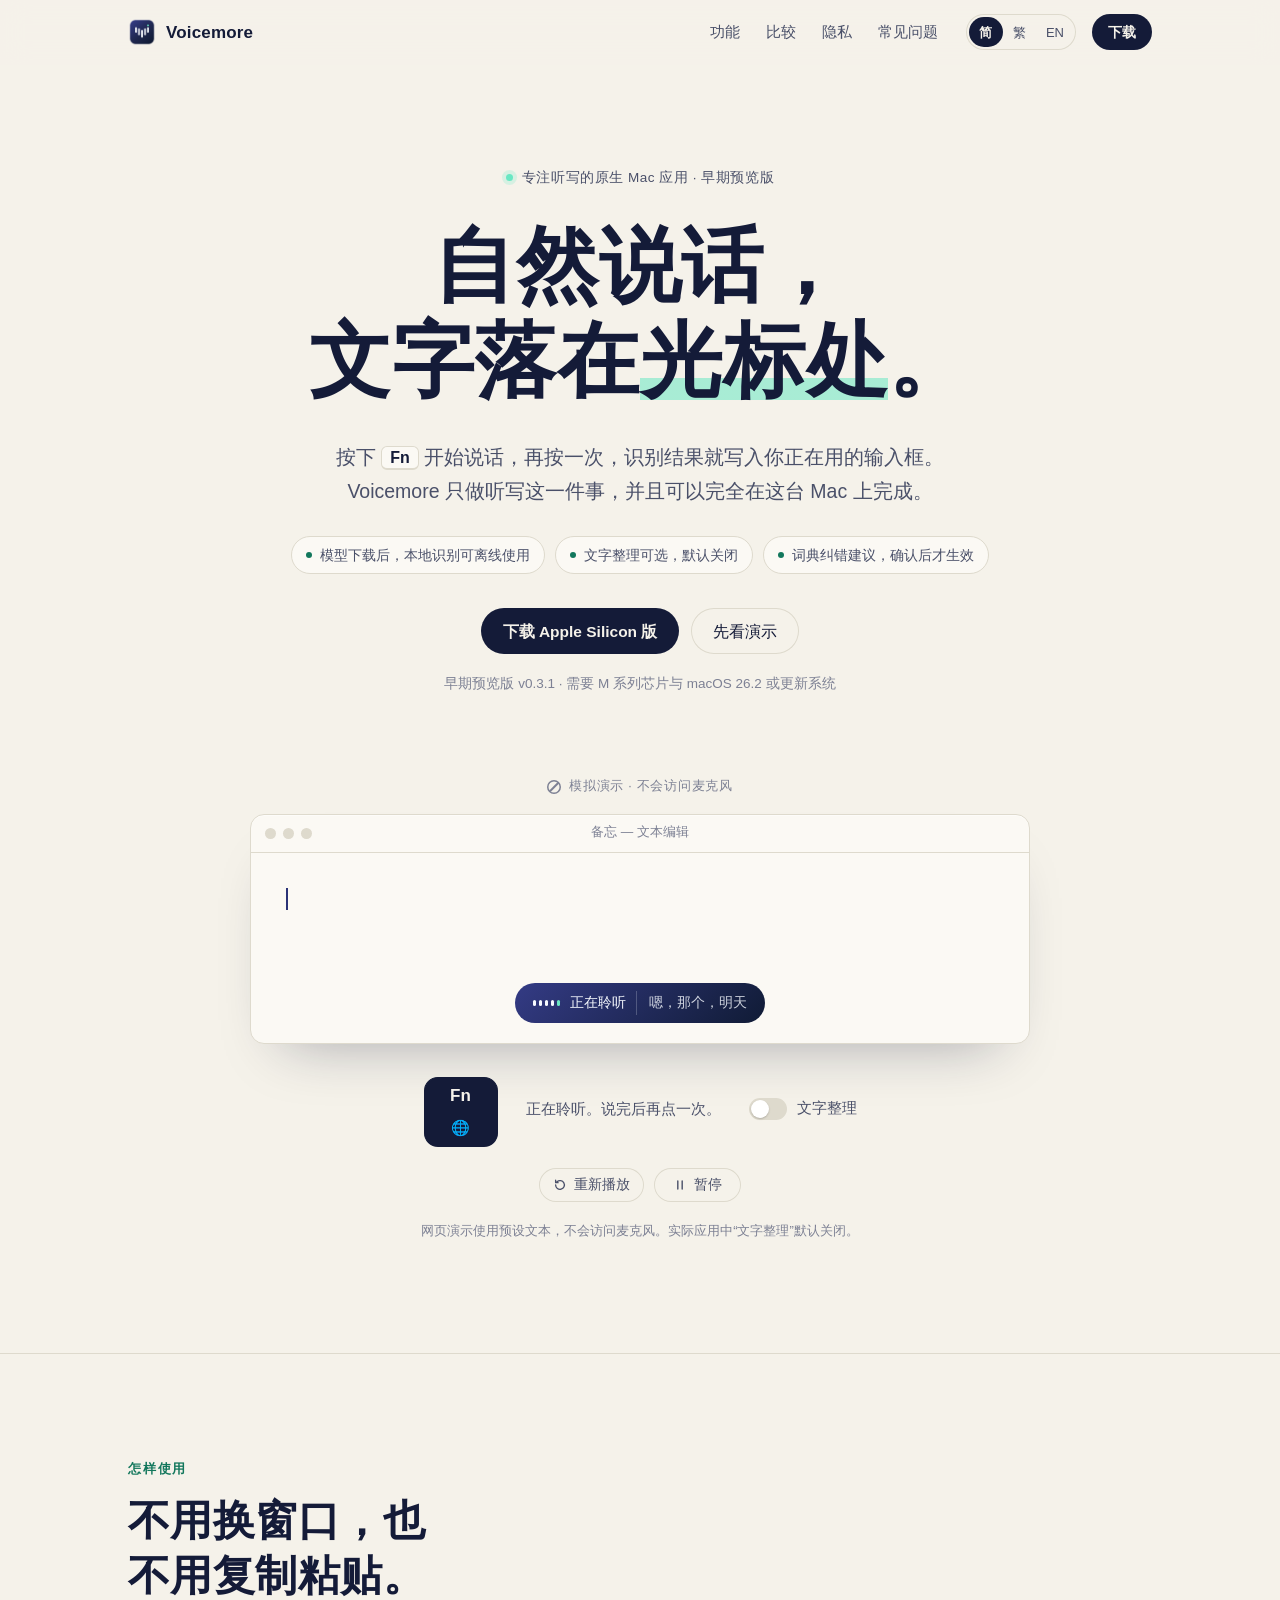
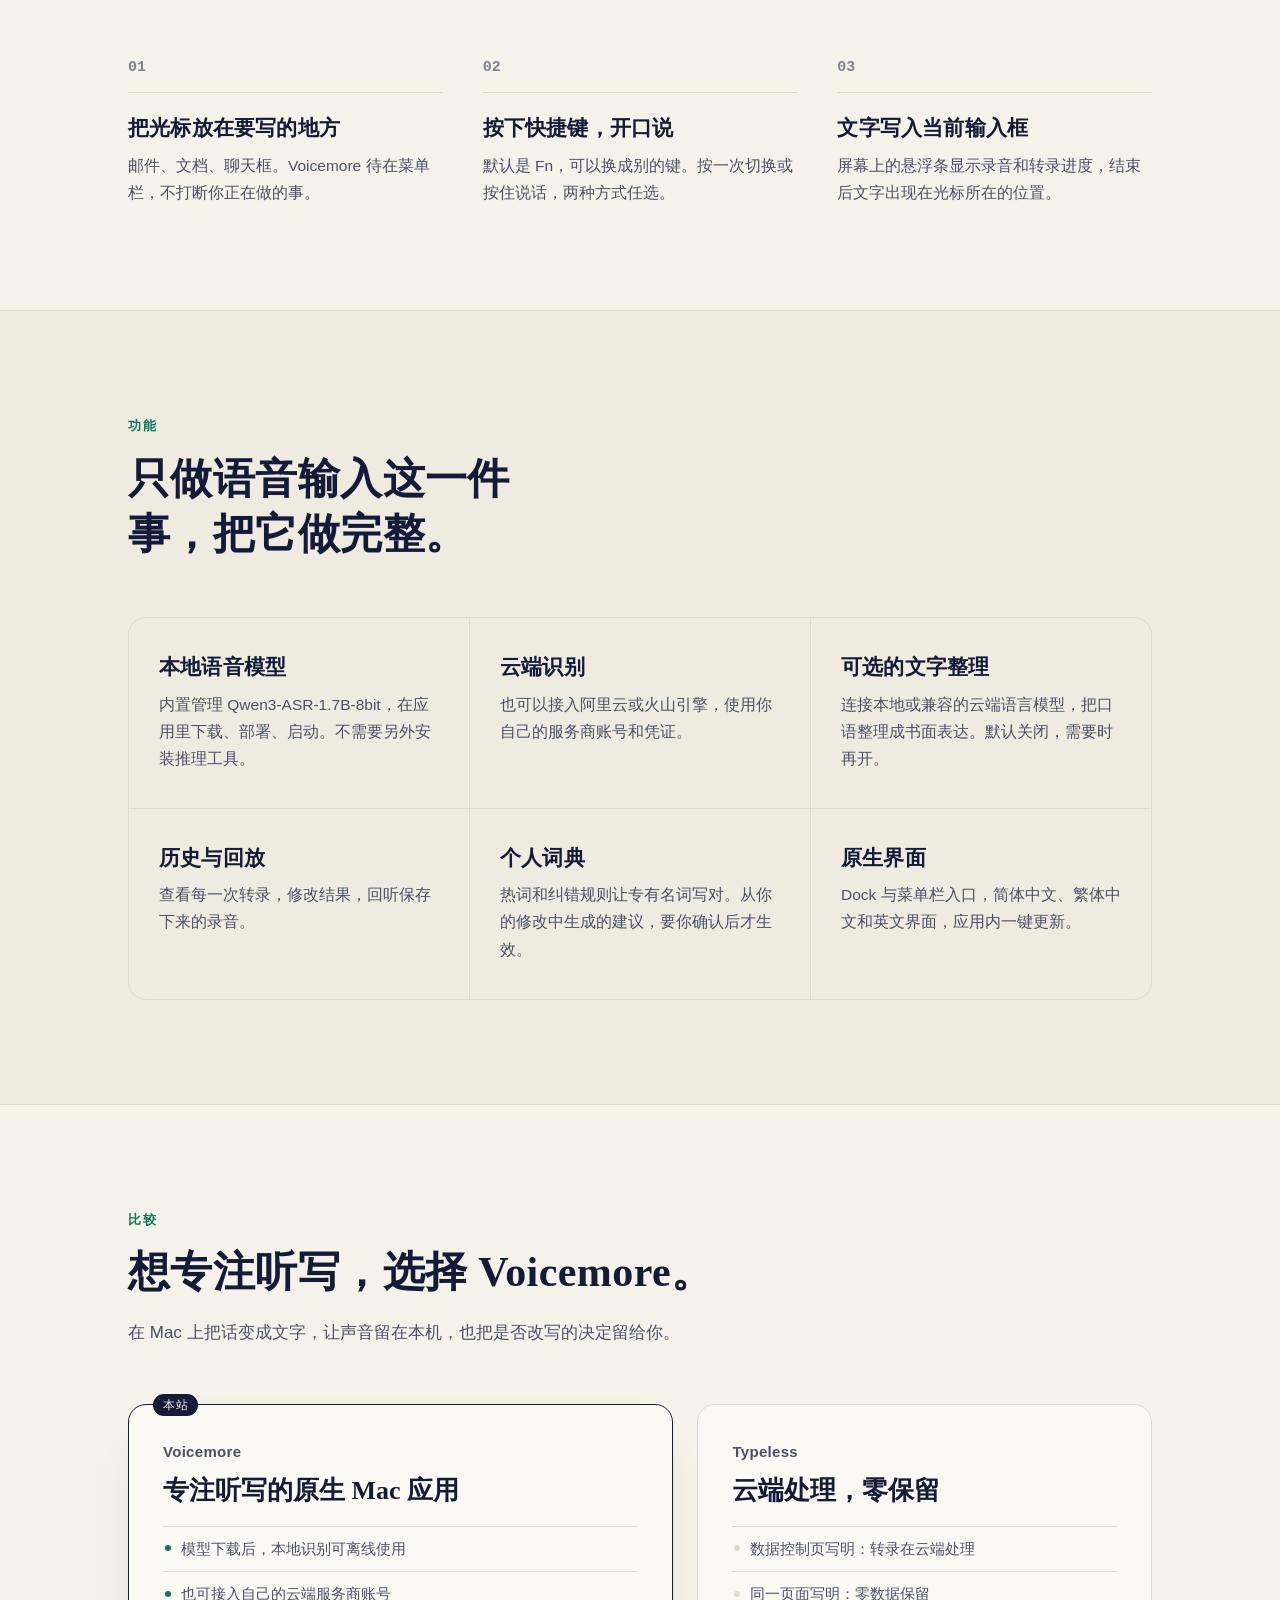
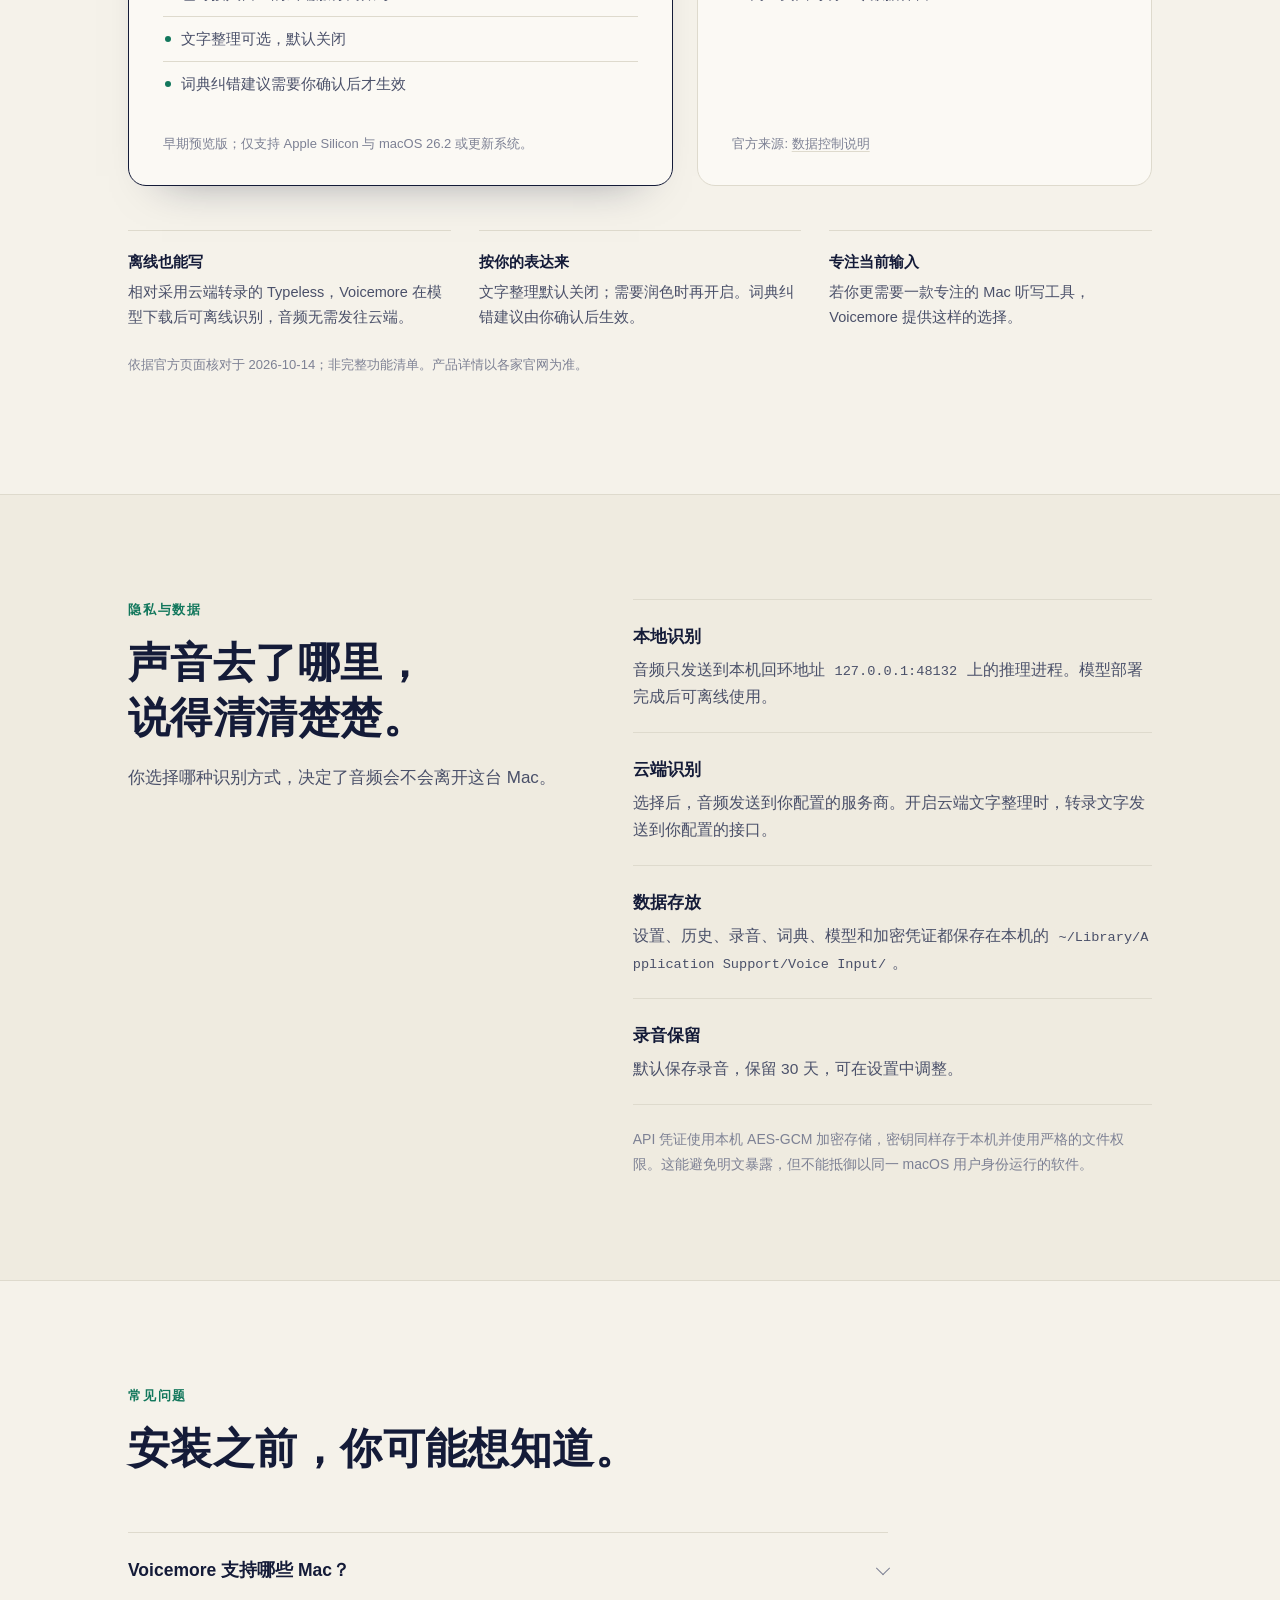
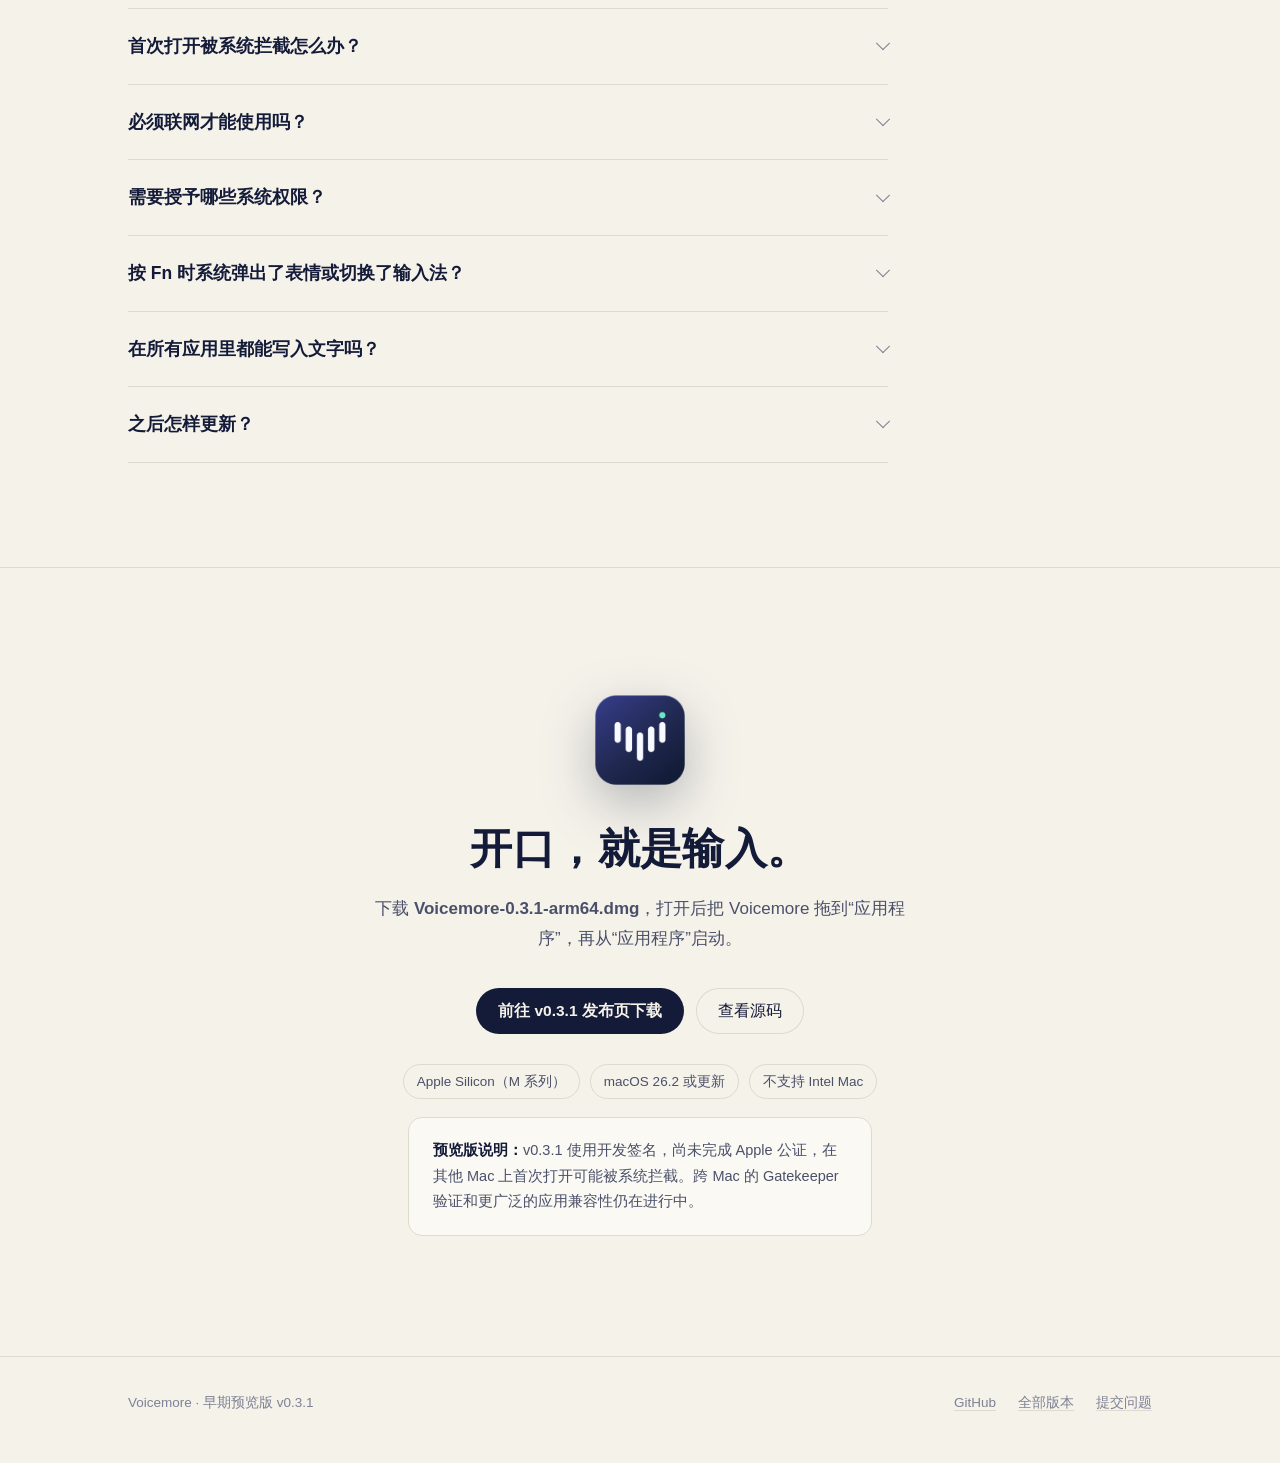
==== website/index.html @ d54f9f90 "Release Voicemore 0.3.2 with onboarding and dictation improvements" ====
<!doctype html>
<html lang="zh-CN">
<head>
<meta charset="utf-8">
<meta name="viewport" content="width=device-width, initial-scale=1">
<title>Voicemore：自然说话，文字落在光标处｜macOS 语音输入</title>
<meta name="description" content="Voicemore 是专注听写的原生 macOS 语音输入工具。按下 Fn 说话，再按一次，文字写入当前输入框。模型下载后可在本机离线识别，也可接入阿里云或火山引擎；文字整理可选且默认关闭。适用于 Apple Silicon，macOS 26.2 或更新系统。">
<meta name="color-scheme" content="light dark">
<meta name="theme-color" content="#f5f2ea" media="(prefers-color-scheme: light)">
<meta name="theme-color" content="#0f1424" media="(prefers-color-scheme: dark)">
<link rel="icon" type="image/png" href="assets/icon.png">
<link rel="apple-touch-icon" href="assets/icon.png">
<link rel="stylesheet" href="assets/site.css">

<!--
  Mock of the official website: three static pages with shared assets,
  index.html (Simplified Chinese), zh-hant.html (Traditional Chinese) and
  en.html (English). Keep their content in step when one is edited.

  No production domain is decided yet, so there is no canonical link and
  no og:url, and og:image and the hreflang links are relative paths.
  Before publishing: add <link rel="canonical">, og:url, make og:image
  and the hreflang hrefs absolute URLs, and add "url" to the structured
  data below.
-->
<link rel="alternate" hreflang="zh-Hans" href="index.html">
<link rel="alternate" hreflang="zh-Hant" href="zh-hant.html">
<link rel="alternate" hreflang="en" href="en.html">
<link rel="alternate" hreflang="x-default" href="index.html">
<meta property="og:type" content="website">
<meta property="og:site_name" content="Voicemore">
<meta property="og:locale" content="zh_CN">
<meta property="og:locale:alternate" content="zh_TW">
<meta property="og:locale:alternate" content="en_US">
<meta property="og:title" content="Voicemore：自然说话，文字落在光标处">
<meta property="og:description" content="专注听写的原生 Mac 应用。按下 Fn 说话，文字写入当前输入框。模型下载后可离线识别。">
<meta property="og:image" content="assets/icon.png">
<meta property="og:image:width" content="1024">
<meta property="og:image:height" content="1024">
<meta property="og:image:alt" content="Voicemore 应用图标">
<meta name="twitter:card" content="summary">

<script type="application/ld+json">
{
  "@context": "https://schema.org",
  "@graph": [
    {
      "@type": "SoftwareApplication",
      "name": "Voicemore",
      "description": "原生 macOS 语音输入工具。按下 Fn 说话，再按一次，识别结果写入当前输入框。支持本地识别、云端服务，以及按需使用语言模型整理表达。",
      "applicationCategory": "UtilitiesApplication",
      "operatingSystem": "macOS 26.2 或更新系统（Apple Silicon）",
      "softwareVersion": "0.3.1",
      "inLanguage": "zh-Hans",
      "image": "assets/icon.png",
      "downloadUrl": "https://github.com/wherexml/Voicemore/releases/tag/v0.3.1",
      "releaseNotes": "https://github.com/wherexml/Voicemore/releases/tag/v0.3.1",
      "sameAs": "https://github.com/wherexml/Voicemore"
    },
    {
      "@type": "FAQPage",
      "inLanguage": "zh-Hans",
      "mainEntity": [
        {
          "@type": "Question",
          "name": "Voicemore 支持哪些 Mac？",
          "acceptedAnswer": {
            "@type": "Answer",
            "text": "需要 Apple Silicon（M 系列）芯片及 macOS 26.2 或更新系统。当前安装包不支持 Intel Mac。最低系统版本由内置的 MLX 运行库决定。"
          }
        },
        {
          "@type": "Question",
          "name": "首次打开被系统拦截怎么办？",
          "acceptedAnswer": {
            "@type": "Answer",
            "text": "当前预览版使用开发签名，尚未完成 Developer ID 签名和 Apple 公证。确认下载来源后，可在“系统设置 → 隐私与安全性”中使用“仍要打开”为这一个应用放行。不要全局关闭 Gatekeeper。"
          }
        },
        {
          "@type": "Question",
          "name": "必须联网才能使用吗？",
          "acceptedAnswer": {
            "@type": "Answer",
            "text": "安装包包含推理运行环境，不包含模型权重。首次部署本地模型需要联网下载约 2.47 GB 模型文件，并解压约 0.65 GB 运行环境。完成后本地识别可离线使用。云端识别和云端文字整理需要保持联网。"
          }
        },
        {
          "@type": "Question",
          "name": "需要授予哪些系统权限？",
          "acceptedAnswer": {
            "@type": "Answer",
            "text": "麦克风、辅助功能和输入监控，都在“系统设置 → 隐私与安全性”中授予。授予键盘相关权限后需要重启应用。"
          }
        },
        {
          "@type": "Question",
          "name": "按 Fn 时系统弹出了表情或切换了输入法？",
          "acceptedAnswer": {
            "@type": "Answer",
            "text": "在系统键盘设置中把“按下 🌐 键时”改成“不执行任何操作”，或在 Voicemore 的设置里换用其他快捷键。"
          }
        },
        {
          "@type": "Question",
          "name": "在所有应用里都能写入文字吗？",
          "acceptedAnswer": {
            "@type": "Answer",
            "text": "写入效果受目标应用和系统权限影响。已验证在 TextEdit 中听写；部分编辑器和受保护的输入框仍可能存在兼容性差异。遇到问题欢迎在 GitHub 上反馈。"
          }
        },
        {
          "@type": "Question",
          "name": "之后怎样更新？",
          "acceptedAnswer": {
            "@type": "Answer",
            "text": "从 0.3.0 起，应用会在启动后及运行期间每小时检查新版本，可在应用内一键下载、验证 Ed25519 签名、安装并重启。设置、模型、历史及凭证均保留。应用需要安装在“应用程序”文件夹中。"
          }
        }
      ]
    }
  ]
}
</script>
</head>

<body>
<a class="skip" href="#main">跳到正文</a>

<header class="site-head">
  <div class="wrap">
    <a class="brand" href="#top" aria-label="Voicemore 首页">
      <img src="assets/icon.png" width="28" height="28" alt="">
      <span>Voicemore</span>
    </a>
    <nav class="site-nav" aria-label="页面导航">
      <a href="#features">功能</a>
      <a href="#compare">比较</a>
      <a href="#privacy">隐私</a>
      <a href="#faq">常见问题</a>
    </nav>
    <nav class="lang" id="lang" aria-label="语言"><a href="index.html" lang="zh-Hans" hreflang="zh-Hans" aria-label="简体中文" title="简体中文" aria-current="page">简</a><a href="zh-hant.html" lang="zh-Hant" hreflang="zh-Hant" aria-label="繁體中文" title="繁體中文">繁</a><a href="en.html" lang="en" hreflang="en" aria-label="English" title="English">EN</a></nav>
    <a class="btn small" href="#download">下载</a>
  </div>
</header>

<main id="main">

  <section class="hero" id="top">
    <div class="wrap">
      <p class="eyebrow">专注听写的原生 Mac 应用 · 早期预览版</p>
      <h1>自然说话，<br>文字落在<em>光标处</em>。</h1>
      <p class="lede">按下 <kbd>Fn</kbd> 开始说话，再按一次，识别结果就写入你正在用的输入框。Voicemore 只做听写这一件事，并且可以完全在这台 Mac 上完成。</p>
      <ul class="pillars" aria-label="产品要点"><li>模型下载后，本地识别可离线使用</li><li>文字整理可选，默认关闭</li><li>词典纠错建议，确认后才生效</li></ul>
      <div class="cta">
        <a class="btn" href="https://github.com/wherexml/Voicemore/releases/tag/v0.3.1" rel="noopener">下载 Apple Silicon 版</a>
        <a class="btn ghost" href="#demo">先看演示</a>
      </div>
      <p class="fine">早期预览版 v0.3.1 · 需要 M 系列芯片与 macOS 26.2 或更新系统</p>
    </div>
  </section>

  <section class="demo" id="demo" aria-labelledby="demo-title">
    <div class="wrap">
      <h2 id="demo-title" hidden>听写演示</h2>
      <div class="stage" id="stage" data-phase="idle" data-pause="暂停" data-resume="继续" data-raw="嗯，那个，明天下午三点开会，然后记得带上合同。" data-clean="明天下午三点开会，记得带上合同。" data-listening="正在聆听。说完后再点一次。" data-pill-listen="正在聆听" data-pill-work="正在转录" data-pill-tidy="正在整理" data-work="正在转录……" data-work-tidy="正在转录并整理……" data-done="已写入光标位置。再点一次重来。" data-done-tidy="已写入，口头语已去掉。再点一次重来。">
        <p class="sim"><span aria-hidden="true"></span>模拟演示 · 不会访问麦克风</p>
        <div class="mac" role="img" aria-label="一个文本编辑器窗口，演示听写文字写入光标位置">
          <div class="mac-bar" aria-hidden="true"><i></i><i></i><i></i><span>备忘 — 文本编辑</span></div>
          <div class="mac-doc">
            <span id="typed">明天下午三点开会，记得带上合同。</span><span class="caret" aria-hidden="true"></span>
            <div class="pill" aria-hidden="true">
              <span class="bars"><b></b><b></b><b></b><b></b><b></b></span>
              <span id="pill-text">正在聆听</span>
              <span class="live" id="live"></span>
            </div>
          </div>
        </div>

        <div class="controls">
          <button class="keycap" id="key" type="button" aria-describedby="hint">Fn<small aria-hidden="true">🌐</small></button>
          <p class="hint" id="hint" role="status" aria-live="polite">点一下这个键，开始说话。</p>
          <label class="switch">
            <input type="checkbox" id="tidy">
            <i aria-hidden="true"></i>
            <span>文字整理</span>
          </label>
        </div>
        <div class="transport" id="transport" role="group" aria-label="演示控制" hidden>
          <button type="button" id="replay"><svg viewBox="0 0 16 16" aria-hidden="true"><path d="M3 8a5 5 0 1 0 1.6-3.7M3 2.5v2.8h2.8" fill="none" stroke="currentColor" stroke-width="1.5" stroke-linecap="round" stroke-linejoin="round"/></svg><span>重新播放</span></button>
          <button type="button" id="pause" aria-pressed="false" disabled><svg viewBox="0 0 16 16" aria-hidden="true"><path class="i-pause" d="M5.5 3.5v9M10.5 3.5v9" fill="none" stroke="currentColor" stroke-width="1.6" stroke-linecap="round"/><path class="i-play" d="M5.5 3.5l7 4.5-7 4.5z" fill="currentColor"/></svg><span>暂停</span></button>
        </div>
        <p class="demo-note">网页演示使用预设文本，不会访问麦克风。实际应用中“文字整理”默认关闭。</p>
      </div>
    </div>
  </section>

  <section class="band" id="how" aria-labelledby="how-title">
    <div class="wrap">
      <div class="head">
        <p class="kicker">怎样使用</p>
        <h2 id="how-title">不用换窗口，也不用复制粘贴。</h2>
      </div>
      <ol class="steps">
        <li>
          <h3>把光标放在要写的地方</h3>
          <p>邮件、文档、聊天框。Voicemore 待在菜单栏，不打断你正在做的事。</p>
        </li>
        <li>
          <h3>按下快捷键，开口说</h3>
          <p>默认是 Fn，可以换成别的键。按一次切换或按住说话，两种方式任选。</p>
        </li>
        <li>
          <h3>文字写入当前输入框</h3>
          <p>屏幕上的悬浮条显示录音和转录进度，结束后文字出现在光标所在的位置。</p>
        </li>
      </ol>
    </div>
  </section>

  <section class="band tint" id="features" aria-labelledby="features-title">
    <div class="wrap">
      <div class="head">
        <p class="kicker">功能</p>
        <h2 id="features-title">只做语音输入这一件事，把它做完整。</h2>
      </div>
      <div class="grid">
        <article>
          <h3>本地语音模型</h3>
          <p>内置管理 Qwen3-ASR-1.7B-8bit，在应用里下载、部署、启动。不需要另外安装推理工具。</p>
        </article>
        <article>
          <h3>云端识别</h3>
          <p>也可以接入阿里云或火山引擎，使用你自己的服务商账号和凭证。</p>
        </article>
        <article>
          <h3>可选的文字整理</h3>
          <p>连接本地或兼容的云端语言模型，把口语整理成书面表达。默认关闭，需要时再开。</p>
        </article>
        <article>
          <h3>历史与回放</h3>
          <p>查看每一次转录，修改结果，回听保存下来的录音。</p>
        </article>
        <article>
          <h3>个人词典</h3>
          <p>热词和纠错规则让专有名词写对。从你的修改中生成的建议，要你确认后才生效。</p>
        </article>
        <article>
          <h3>原生界面</h3>
          <p>Dock 与菜单栏入口，简体中文、繁体中文和英文界面，应用内一键更新。</p>
        </article>
      </div>
    </div>
  </section>

  <section class="band" id="compare" aria-labelledby="compare-title">
    <div class="wrap">
      <div class="head">
        <p class="kicker">比较</p>
        <h2 id="compare-title">想专注听写，选择 Voicemore。</h2>
        <p>在 Mac 上把话变成文字，让声音留在本机，也把是否改写的决定留给你。</p>
      </div>
      <div class="cmp two">
        <article class="ours">
          <p class="tag">本站</p>
          <h3>Voicemore</h3>
          <p class="stance">专注听写的原生 Mac 应用</p>
          <ul><li>模型下载后，本地识别可离线使用</li><li>也可接入自己的云端服务商账号</li><li>文字整理可选，默认关闭</li><li>词典纠错建议需要你确认后才生效</li></ul>
          <p class="src">早期预览版；仅支持 Apple Silicon 与 macOS 26.2 或更新系统。</p>
        </article>
        <article>
          <h3>Typeless</h3>
          <p class="stance">云端处理，零保留</p>
          <ul><li>数据控制页写明：转录在云端处理</li><li>同一页面写明：零数据保留</li></ul>
          <p class="src">官方来源: <a href="https://www.typeless.com/data-controls" rel="noopener nofollow">数据控制说明</a></p>
        </article>
      </div>
      <dl class="cmp-notes">
        <div><dt>离线也能写</dt><dd>相对采用云端转录的 Typeless，Voicemore 在模型下载后可离线识别，音频无需发往云端。</dd></div>
        <div><dt>按你的表达来</dt><dd>文字整理默认关闭；需要润色时再开启。词典纠错建议由你确认后生效。</dd></div>
        <div><dt>专注当前输入</dt><dd>若你更需要一款专注的 Mac 听写工具，Voicemore 提供这样的选择。</dd></div>
      </dl>
      <p class="src">依据官方页面核对于 2026-10-14；非完整功能清单。产品详情以各家官网为准。</p>
    </div>
  </section>

  <section class="band tint" id="privacy" aria-labelledby="privacy-title">
    <div class="wrap split">
      <div class="head">
        <p class="kicker">隐私与数据</p>
        <h2 id="privacy-title">声音去了哪里，说得清清楚楚。</h2>
        <p>你选择哪种识别方式，决定了音频会不会离开这台 Mac。</p>
      </div>
      <div>
        <dl class="facts">
          <div>
            <dt>本地识别</dt>
            <dd>音频只发送到本机回环地址 <code>127.0.0.1:48132</code> 上的推理进程。模型部署完成后可离线使用。</dd>
          </div>
          <div>
            <dt>云端识别</dt>
            <dd>选择后，音频发送到你配置的服务商。开启云端文字整理时，转录文字发送到你配置的接口。</dd>
          </div>
          <div>
            <dt>数据存放</dt>
            <dd>设置、历史、录音、词典、模型和加密凭证都保存在本机的 <code>~/Library/Application Support/Voice Input/</code>。</dd>
          </div>
          <div>
            <dt>录音保留</dt>
            <dd>默认保存录音，保留 30 天，可在设置中调整。</dd>
          </div>
        </dl>
        <p class="caveat">API 凭证使用本机 AES-GCM 加密存储，密钥同样存于本机并使用严格的文件权限。这能避免明文暴露，但不能抵御以同一 macOS 用户身份运行的软件。</p>
      </div>
    </div>
  </section>

  <section class="band" id="faq" aria-labelledby="faq-title">
    <div class="wrap">
      <div class="head">
        <p class="kicker">常见问题</p>
        <h2 id="faq-title">安装之前，你可能想知道。</h2>
      </div>
      <div class="faq">
        <details>
          <summary>Voicemore 支持哪些 Mac？</summary>
          <p>需要 Apple Silicon（M 系列）芯片及 macOS 26.2 或更新系统。当前安装包不支持 Intel Mac。最低系统版本由内置的 MLX 运行库决定。</p>
        </details>
        <details>
          <summary>首次打开被系统拦截怎么办？</summary>
          <p>当前预览版使用开发签名，尚未完成 Developer ID 签名和 Apple 公证。确认下载来源后，可在“系统设置 → 隐私与安全性”中使用“仍要打开”为这一个应用放行。不要全局关闭 Gatekeeper。</p>
        </details>
        <details>
          <summary>必须联网才能使用吗？</summary>
          <p>安装包包含推理运行环境，不包含模型权重。首次部署本地模型需要联网下载约 2.47 GB 模型文件，并解压约 0.65 GB 运行环境。完成后本地识别可离线使用。云端识别和云端文字整理需要保持联网。</p>
        </details>
        <details>
          <summary>需要授予哪些系统权限？</summary>
          <p>麦克风、辅助功能和输入监控，都在“系统设置 → 隐私与安全性”中授予。授予键盘相关权限后需要重启应用。</p>
        </details>
        <details>
          <summary>按 Fn 时系统弹出了表情或切换了输入法？</summary>
          <p>在系统键盘设置中把“按下 🌐 键时”改成“不执行任何操作”，或在 Voicemore 的设置里换用其他快捷键。</p>
        </details>
        <details>
          <summary>在所有应用里都能写入文字吗？</summary>
          <p>写入效果受目标应用和系统权限影响。已验证在 TextEdit 中听写；部分编辑器和受保护的输入框仍可能存在兼容性差异。遇到问题欢迎在 GitHub 上反馈。</p>
        </details>
        <details>
          <summary>之后怎样更新？</summary>
          <p>从 0.3.0 起，应用会在启动后及运行期间每小时检查新版本，可在应用内一键下载、验证 Ed25519 签名、安装并重启。设置、模型、历史及凭证均保留。应用需要安装在“应用程序”文件夹中。</p>
        </details>
      </div>
    </div>
  </section>

  <section class="get" id="download" aria-labelledby="download-title">
    <div class="wrap">
      <img src="assets/icon.png" width="104" height="104" alt="Voicemore 应用图标" loading="lazy">
      <h2 id="download-title">开口，就是输入。</h2>
      <p>下载 <strong>Voicemore-0.3.1-arm64.dmg</strong>，打开后把 Voicemore 拖到“应用程序”，再从“应用程序”启动。</p>
      <div class="cta">
        <a class="btn" href="https://github.com/wherexml/Voicemore/releases/tag/v0.3.1" rel="noopener">前往 v0.3.1 发布页下载</a>
        <a class="btn ghost" href="https://github.com/wherexml/Voicemore" rel="noopener">查看源码</a>
      </div>
      <ul class="req" aria-label="系统要求"><li>Apple Silicon（M 系列）</li><li>macOS 26.2 或更新</li><li>不支持 Intel Mac</li></ul>
      <p class="preview"><strong>预览版说明：</strong>v0.3.1 使用开发签名，尚未完成 Apple 公证，在其他 Mac 上首次打开可能被系统拦截。跨 Mac 的 Gatekeeper 验证和更广泛的应用兼容性仍在进行中。</p>
    </div>
  </section>

</main>

<footer class="site-foot">
  <div class="wrap">
    <span>Voicemore · 早期预览版 v0.3.1</span>
    <nav aria-label="页脚链接">
      <a href="https://github.com/wherexml/Voicemore" rel="noopener">GitHub</a>
      <a href="https://github.com/wherexml/Voicemore/releases" rel="noopener">全部版本</a>
      <a href="https://github.com/wherexml/Voicemore/issues" rel="noopener">提交问题</a>
    </nav>
  </div>
</footer>

<script src="assets/site.js" defer></script>
</body>
</html>
---- website/assets/site.css ----
:root {
  --paper: #f5f2ea;
  --paper-2: #efebe0;
  --card: #fbf9f4;
  --ink: #141b38;
  --ink-2: #4a5069;
  --ink-3: #7d8194;
  --line: #dedacd;
  --indigo: #2b3377;
  --mint: #69e7c3;
  --mint-ink: #12775c;
  --tile-a: #343b85;
  --tile-b: #101b35;
  --serif: "Songti SC", "Noto Serif CJK SC", "Source Han Serif SC", "STSong", "SimSun", Georgia, serif;
  --sans: -apple-system, BlinkMacSystemFont, "PingFang SC", "Hiragino Sans GB", "Noto Sans CJK SC", "Microsoft YaHei", "Helvetica Neue", Arial, sans-serif;
  --mono: ui-monospace, "SF Mono", Menlo, Consolas, monospace;
  --wrap: 1080px;
}
@media (prefers-color-scheme: dark) {
  :root {
    --paper: #0f1424;
    --paper-2: #141a2e;
    --card: #171d33;
    --ink: #eef0f7;
    --ink-2: #b3b8cc;
    --ink-3: #8087a0;
    --line: #262d47;
    --indigo: #aab2ff;
    --mint-ink: #69e7c3;
  }
}

* { box-sizing: border-box; }
html { scroll-behavior: smooth; -webkit-text-size-adjust: 100%; }
body {
  margin: 0;
  background: var(--paper);
  color: var(--ink);
  font: 17px/1.75 var(--sans);
  -webkit-font-smoothing: antialiased;
  text-rendering: optimizeLegibility;
}
img { max-width: 100%; display: block; }
a { color: inherit; text-decoration-color: var(--line); text-underline-offset: .22em; text-decoration-thickness: 1px; }
a:hover { text-decoration-color: currentColor; }
:focus-visible { outline: 2px solid var(--indigo); outline-offset: 3px; border-radius: 4px; }
code { font: .88em var(--mono); background: var(--paper-2); padding: .12em .4em; border-radius: 5px; word-break: break-all; }
.wrap { max-width: var(--wrap); margin: 0 auto; padding: 0 28px; }
.skip { position: absolute; left: -999px; top: 8px; background: var(--ink); color: var(--paper); padding: 8px 14px; border-radius: 8px; z-index: 20; }
.skip:focus { left: 12px; }

/* ---------- Header ---------- */
.site-head { position: sticky; top: 0; z-index: 10; background: color-mix(in srgb, var(--paper) 86%, transparent); backdrop-filter: saturate(1.4) blur(14px); -webkit-backdrop-filter: saturate(1.4) blur(14px); border-bottom: 1px solid transparent; }
.site-head .wrap { display: flex; align-items: center; gap: 16px; min-height: 64px; }
.brand { display: inline-flex; align-items: center; gap: 10px; height: 36px; line-height: 1; font-weight: 600; letter-spacing: .01em; text-decoration: none; }
.brand img { width: 28px; height: 28px; }
.site-nav { margin-left: auto; display: flex; align-items: center; gap: 2px; font-size: 14.5px; color: var(--ink-2); }
.site-nav a { display: inline-flex; align-items: center; height: 36px; padding: 0 12px; border-radius: 999px; line-height: 1; white-space: nowrap; text-decoration: none; }
.site-nav a:hover { color: var(--ink); }
.btn { display: inline-flex; align-items: center; justify-content: center; gap: 8px; height: 46px; line-height: 1; white-space: nowrap; padding: 0 22px; border-radius: 999px; background: var(--ink); color: var(--paper); font-weight: 600; font-size: 15.5px; text-decoration: none; transition: transform .15s ease, opacity .15s ease; }
.btn:hover { transform: translateY(-1px); opacity: .92; }
.btn.small { flex: none; height: 36px; padding: 0 16px; font-size: 14px; }
.btn.ghost { background: transparent; color: var(--ink); box-shadow: inset 0 0 0 1px var(--line); font-weight: 500; }
.btn.ghost:hover { box-shadow: inset 0 0 0 1px var(--ink-3); }

/* ---------- Hero ---------- */
.hero { padding: 96px 0 40px; text-align: center; }
.eyebrow { display: inline-flex; align-items: center; gap: 9px; font-size: 13.5px; color: var(--ink-2); letter-spacing: .04em; margin: 0 0 30px; }
.eyebrow::before { content: ""; width: 7px; height: 7px; border-radius: 50%; background: var(--mint); box-shadow: 0 0 0 4px color-mix(in srgb, var(--mint) 22%, transparent); }
h1, h2, h3 { font-family: var(--serif); font-weight: 600; letter-spacing: .01em; margin: 0; text-wrap: balance; }
h1 { font-size: clamp(40px, 7.4vw, 82px); line-height: 1.16; }
h1 em { font-style: normal; background: linear-gradient(transparent 68%, color-mix(in srgb, var(--mint) 55%, transparent) 68% 92%, transparent 92%); }
.lede { max-width: 34em; margin: 30px auto 0; font-size: clamp(17px, 2vw, 19.5px); color: var(--ink-2); text-wrap: pretty; }
.cta { display: flex; flex-wrap: wrap; gap: 12px; justify-content: center; margin-top: 34px; }
.fine { margin: 18px 0 0; font-size: 13.5px; color: var(--ink-3); }
kbd { display: inline-block; min-width: 1.9em; padding: .08em .5em; font: 600 .82em var(--sans); text-align: center; color: var(--ink); background: var(--card); border: 1px solid var(--line); border-bottom-width: 2px; border-radius: 6px; vertical-align: .06em; }

/* ---------- Demo ---------- */
.demo { padding: 40px 0 110px; }
.stage { max-width: 780px; margin: 0 auto; }
.mac { background: var(--card); border: 1px solid var(--line); border-radius: 14px; box-shadow: 0 1px 0 rgba(255,255,255,.5) inset, 0 30px 60px -34px rgba(20,27,56,.38); overflow: hidden; text-align: left; }
.mac-bar { display: flex; align-items: center; gap: 7px; height: 38px; padding: 0 14px; border-bottom: 1px solid var(--line); }
.mac-bar i { width: 11px; height: 11px; border-radius: 50%; background: var(--line); }
.mac-bar span { margin: 0 auto; transform: translateX(-27px); font-size: 12.5px; color: var(--ink-3); }
.mac-doc { position: relative; min-height: 190px; padding: 30px 34px 76px; font-size: 19px; line-height: 1.8; }
.mac-doc .ghost-line { color: var(--ink-3); }
.caret { display: inline-block; width: 2px; height: 1.15em; margin-left: 1px; background: var(--indigo); vertical-align: -.2em; animation: blink 1.1s steps(1) infinite; }
@keyframes blink { 50% { opacity: 0; } }
.pill { position: absolute; left: 50%; bottom: 20px; transform: translate(-50%, 8px); display: flex; align-items: center; gap: 12px; height: 40px; padding: 0 18px; border-radius: 999px; background: linear-gradient(135deg, var(--tile-a), var(--tile-b)); color: #f7faff; font-size: 13.5px; white-space: nowrap; opacity: 0; transition: opacity .22s ease, transform .22s ease; pointer-events: none; }
.stage[data-phase="listening"] .pill, .stage[data-phase="working"] .pill { opacity: 1; transform: translate(-50%, 0); }
.bars { display: flex; align-items: center; gap: 3px; height: 18px; }
.bars b { width: 3px; height: 6px; border-radius: 2px; background: #f7faff; }
.bars b:last-child { background: var(--mint); }
.stage[data-phase="listening"] .bars b { animation: wave .9s ease-in-out infinite; }
.bars b:nth-child(2) { animation-delay: .12s !important; }
.bars b:nth-child(3) { animation-delay: .24s !important; }
.bars b:nth-child(4) { animation-delay: .36s !important; }
.bars b:nth-child(5) { animation-delay: .48s !important; }
@keyframes wave { 0%, 100% { height: 5px; } 50% { height: 18px; } }

.controls { display: flex; flex-wrap: wrap; align-items: center; justify-content: center; gap: 18px 28px; margin-top: 30px; }
.keycap { appearance: none; cursor: pointer; display: grid; place-items: center; width: 74px; height: 70px; padding: 0; font: 600 17px var(--sans); color: var(--ink); background: var(--card); border: 1px solid var(--line); border-bottom-width: 5px; border-radius: 14px; transition: transform .08s ease, border-bottom-width .08s ease, background .2s ease, color .2s ease; }
.keycap small { display: block; font-size: 15px; font-weight: 400; color: var(--ink-3); margin-top: -4px; }
.keycap:active, .stage[data-phase="listening"] .keycap { transform: translateY(3px); border-bottom-width: 2px; }
.stage[data-phase="listening"] .keycap { background: var(--ink); color: var(--paper); border-color: var(--ink); }
.stage[data-phase="listening"] .keycap small { color: var(--mint); }
.stage[data-phase="working"] .keycap { opacity: .5; cursor: default; }
.hint { min-width: 13em; font-size: 15px; color: var(--ink-2); text-align: left; }
.switch { display: inline-flex; align-items: center; gap: 10px; font-size: 14.5px; color: var(--ink-2); cursor: pointer; user-select: none; }
.switch input { position: absolute; opacity: 0; width: 1px; height: 1px; }
.switch i { position: relative; width: 38px; height: 22px; border-radius: 999px; background: var(--line); transition: background .2s ease; }
.switch i::after { content: ""; position: absolute; left: 2px; top: 2px; width: 18px; height: 18px; border-radius: 50%; background: #fff; box-shadow: 0 1px 2px rgba(0,0,0,.2); transition: transform .2s ease; }
.switch input:checked + i { background: var(--mint-ink); }
.switch input:checked + i::after { transform: translateX(16px); }
.switch input:focus-visible + i { outline: 2px solid var(--indigo); outline-offset: 3px; }
.demo-note { margin: 22px 0 0; text-align: center; font-size: 13px; color: var(--ink-3); }

/* ---------- Sections ---------- */
section { scroll-margin-top: 80px; }
.band { padding: 104px 0; border-top: 1px solid var(--line); }
.band.tint { background: var(--paper-2); }
.head { max-width: 30em; margin-bottom: 56px; }
.kicker { margin: 0 0 14px; font-size: 13px; letter-spacing: .14em; color: var(--mint-ink); font-weight: 600; }
h2 { font-size: clamp(28px, 4vw, 42px); line-height: 1.3; }
.head p:last-child { margin: 18px 0 0; color: var(--ink-2); }

.steps { list-style: none; margin: 0; padding: 0; display: grid; grid-template-columns: repeat(3, 1fr); gap: 40px; counter-reset: step; }
.steps li { counter-increment: step; }
.steps li::before { content: "0" counter(step); display: block; font: 600 15px var(--mono); color: var(--ink-3); padding-bottom: 16px; margin-bottom: 20px; border-bottom: 1px solid var(--line); }
h3 { font-size: 21px; line-height: 1.45; margin-bottom: 8px; }
.steps p, .grid p, .facts p { margin: 0; font-size: 15.5px; color: var(--ink-2); }

.grid { display: grid; grid-template-columns: repeat(3, 1fr); gap: 1px; background: var(--line); border: 1px solid var(--line); border-radius: 18px; overflow: hidden; }
.grid article { background: var(--paper); padding: 34px 30px 36px; }
.band.tint .grid article { background: var(--paper-2); }

.split { display: grid; grid-template-columns: 5fr 6fr; gap: 72px; align-items: start; }
.split .head { margin-bottom: 0; }
.facts { margin: 0; }
.facts div { padding: 22px 0; border-top: 1px solid var(--line); }
.facts div:last-child { border-bottom: 1px solid var(--line); }
.facts dt { font-weight: 600; margin-bottom: 4px; }
.facts dd { margin: 0; font-size: 15.5px; color: var(--ink-2); }
.caveat { margin: 22px 0 0; font-size: 14px; color: var(--ink-3); }

.faq { max-width: 760px; }
.faq details { border-top: 1px solid var(--line); }
.faq details:last-child { border-bottom: 1px solid var(--line); }
.faq summary { list-style: none; cursor: pointer; display: flex; align-items: center; justify-content: space-between; gap: 20px; padding: 22px 0; font-weight: 600; font-size: 17.5px; }
.faq summary::-webkit-details-marker { display: none; }
.faq summary::after { content: ""; flex: none; width: 9px; height: 9px; border-right: 1.5px solid var(--ink-3); border-bottom: 1.5px solid var(--ink-3); transform: rotate(45deg) translate(-2px, -2px); transition: transform .2s ease; }
.faq details[open] summary::after { transform: rotate(-135deg) translate(-2px, -2px); }
.faq details p { margin: -4px 0 24px; max-width: 40em; font-size: 15.5px; color: var(--ink-2); }

/* ---------- Download ---------- */
.get { padding: 120px 0; text-align: center; border-top: 1px solid var(--line); }
.get img { width: 104px; height: 104px; margin: 0 auto 30px; filter: drop-shadow(0 18px 26px rgba(16,27,53,.28)); }
.get p { max-width: 32em; margin: 18px auto 0; color: var(--ink-2); }
.req { list-style: none; display: flex; flex-wrap: wrap; justify-content: center; gap: 8px 10px; margin: 30px 0 0; padding: 0; font-size: 13.5px; color: var(--ink-2); }
.req li { padding: 5px 13px; border: 1px solid var(--line); border-radius: 999px; }
.preview { max-width: 620px; margin: 44px auto 0; padding: 20px 24px; text-align: left; font-size: 14.5px; color: var(--ink-2); background: var(--card); border: 1px solid var(--line); border-radius: 14px; }
.preview strong { color: var(--ink); }

.site-foot { border-top: 1px solid var(--line); padding: 34px 0 48px; font-size: 13.5px; color: var(--ink-3); }
.site-foot .wrap { display: flex; flex-wrap: wrap; gap: 12px 26px; align-items: center; }
.site-foot nav { margin-left: auto; display: flex; flex-wrap: wrap; gap: 8px 22px; }

@media (max-width: 860px) {
  .hero { padding-top: 64px; }
  .demo { padding-bottom: 80px; }
  .band { padding: 76px 0; }
  .steps, .grid { grid-template-columns: 1fr; }
  .steps { gap: 34px; }
  .split { grid-template-columns: 1fr; gap: 40px; }
  .mac-doc { padding: 24px 22px 76px; font-size: 17px; }
  .hint { text-align: center; min-width: 0; width: 100%; order: 3; }
  .site-foot nav { margin-left: 0; width: 100%; }
}
@media (max-width: 420px) {
  .wrap { padding: 0 20px; }
  .btn { width: 100%; justify-content: center; }
  .btn.small { width: auto; }
}
@media (prefers-reduced-motion: reduce) {
  html { scroll-behavior: auto; }
  *, *::before, *::after { animation: none !important; transition: none !important; }
}

/* ===== Revision: header alignment, language switch, hero points, comparison ===== */

/* Every header item is a 36px control with its text centered in it. */
.lang { flex: none; display: inline-flex; align-items: center; height: 36px; padding: 3px; border-radius: 999px; box-shadow: inset 0 0 0 1px var(--line); font-size: 13px; }
.lang a { display: inline-flex; align-items: center; justify-content: center; min-width: 34px; height: 30px; padding: 0 9px; border-radius: 999px; line-height: 1; color: var(--ink-2); text-decoration: none; }
.lang a:hover { color: var(--ink); }
.lang a[aria-current] { background: var(--ink); color: var(--paper); font-weight: 600; }

.pillars { list-style: none; display: flex; flex-wrap: wrap; justify-content: center; gap: 8px 10px; max-width: 760px; margin: 28px auto 0; padding: 0; font-size: 14px; color: var(--ink-2); }
.pillars li { display: inline-flex; align-items: center; gap: 8px; padding: 6px 14px; border: 1px solid var(--line); border-radius: 999px; background: var(--card); }
.pillars li::before { content: ""; flex: none; width: 6px; height: 6px; border-radius: 50%; background: var(--mint-ink); }

.cmp { display: grid; grid-template-columns: repeat(3, 1fr); gap: 20px; align-items: stretch; }
.cmp article { position: relative; display: flex; flex-direction: column; padding: 30px 28px 26px; background: var(--card); border: 1px solid var(--line); border-radius: 18px; }
.cmp article.ours { border-color: var(--ink); box-shadow: 0 24px 44px -34px rgba(20,27,56,.5); }
.cmp .tag { position: absolute; top: -11px; left: 24px; margin: 0; padding: 0 10px; height: 22px; display: inline-flex; align-items: center; border-radius: 999px; background: var(--ink); color: var(--paper); font-size: 12px; line-height: 1; letter-spacing: .06em; }
.cmp h3 { font-family: var(--sans); font-size: 15px; font-weight: 600; letter-spacing: .02em; color: var(--ink-2); margin: 0 0 10px; }
.cmp .stance { margin: 0 0 18px; font: 600 23px/1.35 var(--serif); color: var(--ink); text-wrap: balance; }
.cmp ul { list-style: none; margin: 0 0 22px; padding: 0; font-size: 15px; color: var(--ink-2); }
.cmp li { position: relative; padding: 9px 0 9px 18px; border-top: 1px solid var(--line); }
.cmp li::before { content: ""; position: absolute; left: 2px; top: 1.25em; width: 6px; height: 6px; border-radius: 50%; background: var(--line); }
.cmp .ours li::before { background: var(--mint-ink); }
.cmp .src { margin: auto 0 0; padding-top: 4px; font-size: 13px; color: var(--ink-3); }
.cmp-notes { display: grid; grid-template-columns: repeat(3, 1fr); gap: 28px; margin: 44px 0 0; }
.cmp-notes div { padding-top: 18px; border-top: 1px solid var(--line); }
.cmp-notes dt { font-weight: 600; font-size: 15px; margin-bottom: 4px; }
.cmp-notes dd { margin: 0; font-size: 14.5px; color: var(--ink-2); }

/* Type per language: Traditional Chinese and Latin faces. */
:lang(zh-Hant) { --serif: "Songti TC", "Noto Serif CJK TC", "Source Han Serif TC", "PMingLiU", Georgia, serif; --sans: -apple-system, BlinkMacSystemFont, "PingFang TC", "Noto Sans CJK TC", "Microsoft JhengHei", "Helvetica Neue", Arial, sans-serif; }
:lang(en) { --serif: "Iowan Old Style", "Palatino Linotype", Palatino, "Book Antiqua", Georgia, serif; }
html:lang(en) body { line-height: 1.65; }
html:lang(en) h1 { line-height: 1.08; letter-spacing: -.015em; }
html:lang(en) h2 { line-height: 1.2; letter-spacing: -.01em; }
html:lang(en) .kicker { text-transform: uppercase; letter-spacing: .12em; font-size: 12.5px; }
html:lang(en) .hint { min-width: 17em; }

@media (max-width: 860px) {
  /* Brand, language and download on one row; the section links scroll
     sideways on a second row instead of disappearing. */
  .site-head .wrap { flex-wrap: wrap; gap: 0 10px; padding-top: 10px; min-height: 0; }
  .brand { margin-right: auto; }
  .site-nav { order: 3; width: calc(100% + 24px); margin: 4px -12px 0; height: 44px; overflow-x: auto; scrollbar-width: none; -webkit-overflow-scrolling: touch; }
  .site-nav::-webkit-scrollbar { display: none; }
  section { scroll-margin-top: 116px; }
  .cmp, .cmp-notes { grid-template-columns: 1fr; }
  .cmp { gap: 24px; }
  .cmp-notes { gap: 22px; }
  html:lang(en) .hint { min-width: 0; }
}
@media (max-width: 360px) {
  .brand span { position: absolute; width: 1px; height: 1px; overflow: hidden; clip-path: inset(50%); }
}

/* Give the comparison headline enough room to keep words together. */
#compare .head { max-width: 48em; }
#compare > .wrap > .src { margin-top: 24px; font-size: 13px; color: var(--ink-3); }

/* ===== Revision 3: two-card comparison, self-playing demo ===== */

@media (min-width: 861px) {
  .cmp.two { grid-template-columns: 6fr 5fr; gap: 24px; }
  .cmp.two article { padding: 36px 34px 30px; }
  .cmp.two .stance { font-size: 26px; }
}

.sim { display: flex; align-items: center; justify-content: center; gap: 8px; margin: 0 0 16px; font-size: 12.5px; letter-spacing: .06em; color: var(--ink-3); }
.sim span { width: 14px; height: 14px; border-radius: 50%; box-shadow: inset 0 0 0 1.5px currentColor; position: relative; }
.sim span::after { content: ""; position: absolute; left: 1px; right: 1px; top: 6.25px; height: 1.5px; background: currentColor; transform: rotate(-45deg); }

/* The floating bar: waveform, state, and the words as they are heard. */
.pill { max-width: calc(100% - 36px); gap: 10px; }
.pill #pill-text { flex: none; }
.live { display: flex; justify-content: flex-end; min-width: 0; max-width: 20em; overflow: hidden; padding-left: 12px; border-left: 1px solid rgba(247,250,255,.22); color: rgba(247,250,255,.82); }
.live:empty { display: none; }
.stage[data-phase="working"] .live { opacity: .5; }
.stage[data-phase="working"] .bars b { height: 6px; animation: think 1s ease-in-out infinite; }
@keyframes think { 0%, 100% { opacity: .3; } 50% { opacity: 1; } }
.stage[data-phase="inserting"] .keycap { opacity: .5; cursor: default; }
.stage[data-phase="inserting"] .caret { animation: none; }
.stage[data-paused] .bars b, .stage[data-paused] .caret { animation-play-state: paused !important; }

.transport { display: flex; justify-content: center; gap: 10px; margin-top: 24px; }
.transport[hidden] { display: none; }
.transport button { appearance: none; cursor: pointer; display: inline-flex; align-items: center; justify-content: center; gap: 7px; height: 34px; min-width: 6.4em; padding: 0 14px; border: 0; border-radius: 999px; background: transparent; box-shadow: inset 0 0 0 1px var(--line); color: var(--ink-2); font: 500 13.5px/1 var(--sans); transition: color .15s ease, box-shadow .15s ease; }
.transport button:hover:not(:disabled) { color: var(--ink); box-shadow: inset 0 0 0 1px var(--ink-3); }
.transport button:disabled { opacity: .45; cursor: default; }
.transport svg { width: 14px; height: 14px; flex: none; }
.transport .i-play, .transport [aria-pressed="true"] .i-pause { display: none; }
.transport [aria-pressed="true"] .i-play { display: inline; }
.demo-note { margin-top: 18px; }
@media (max-width: 860px) { .live { max-width: 9em; } }
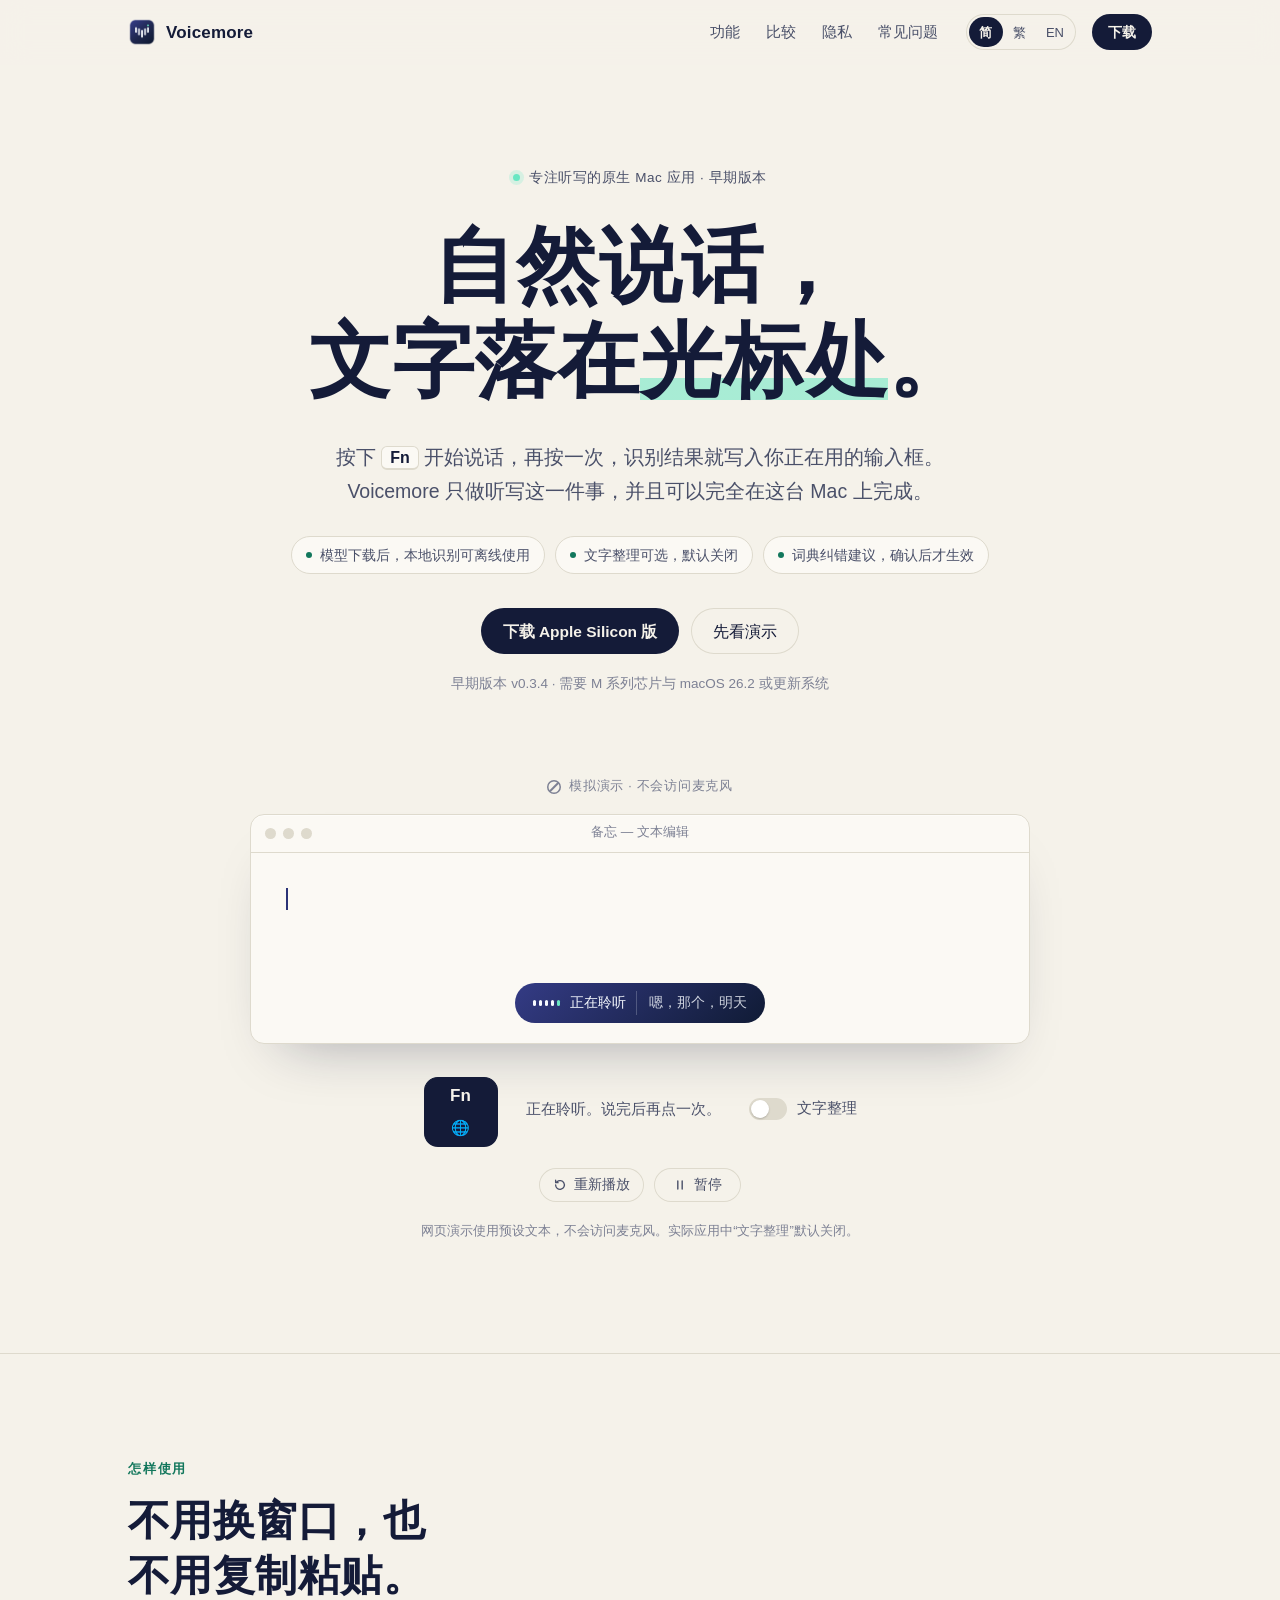
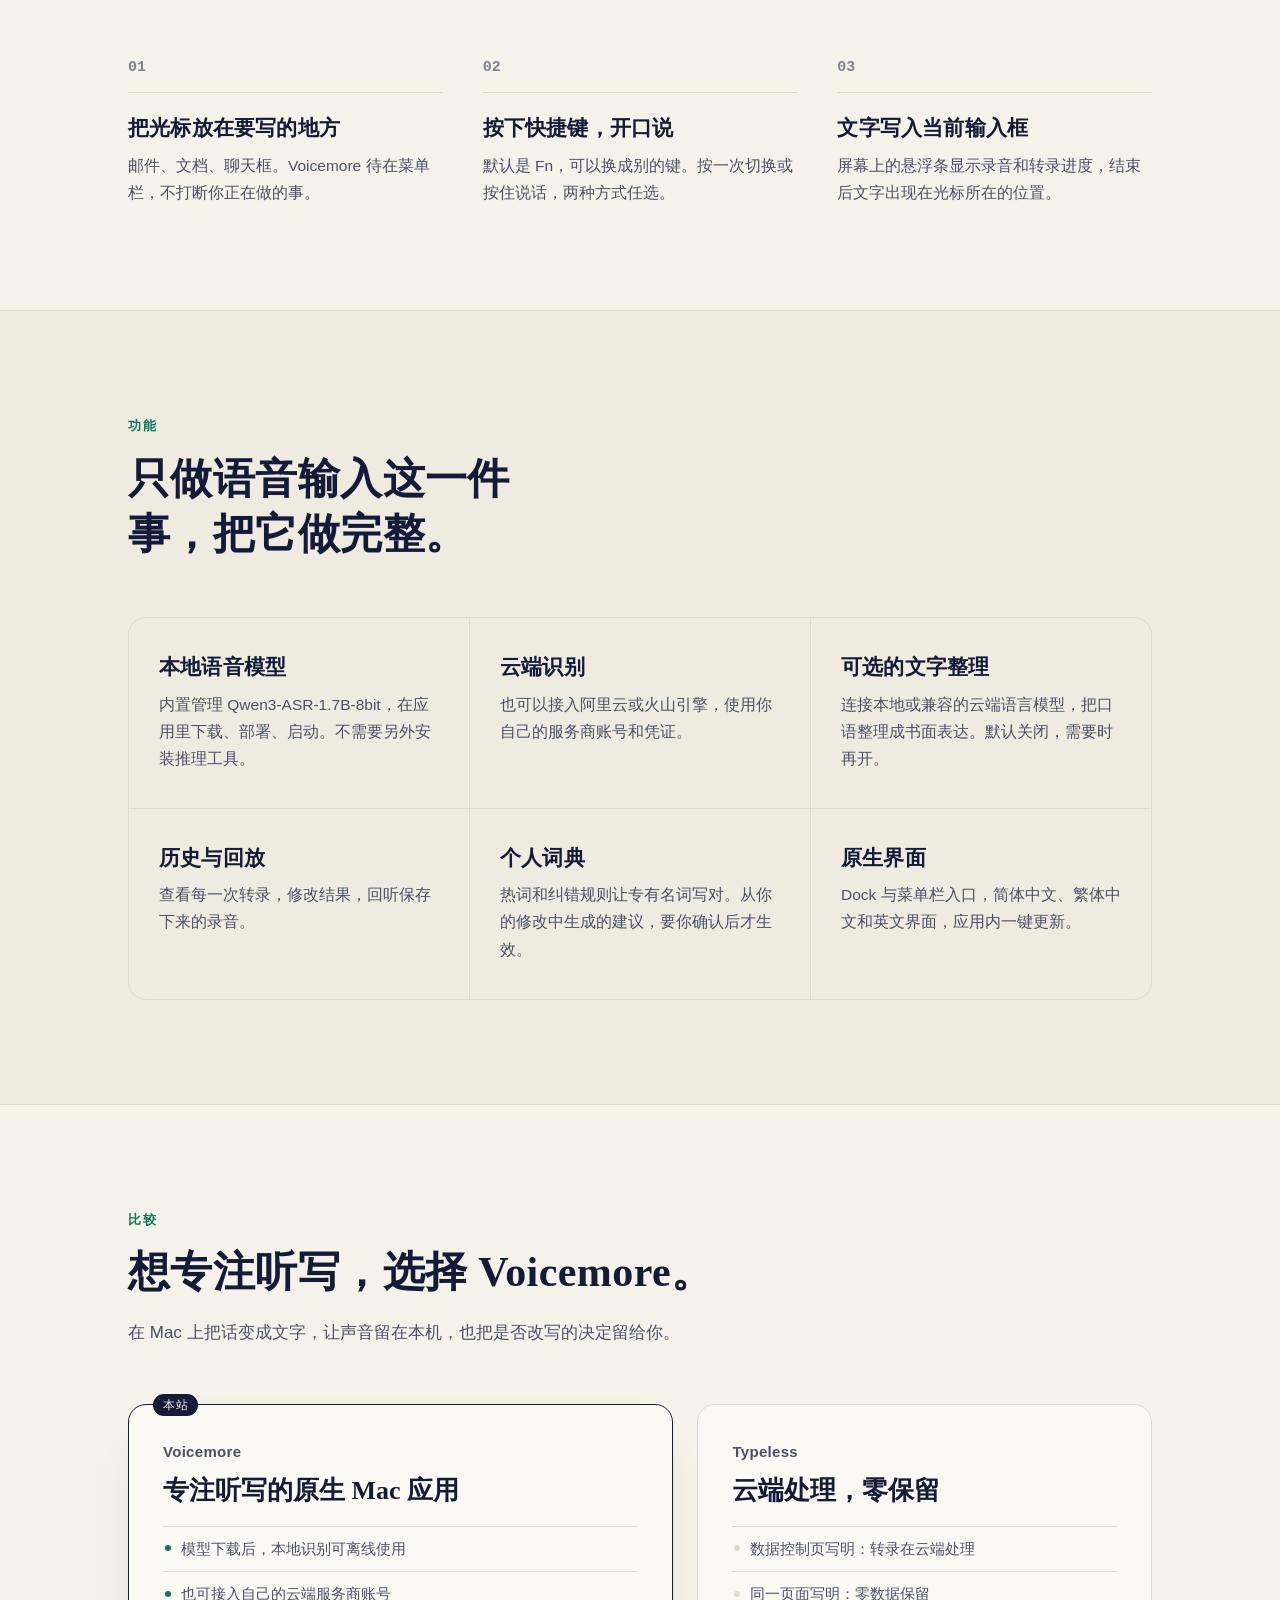
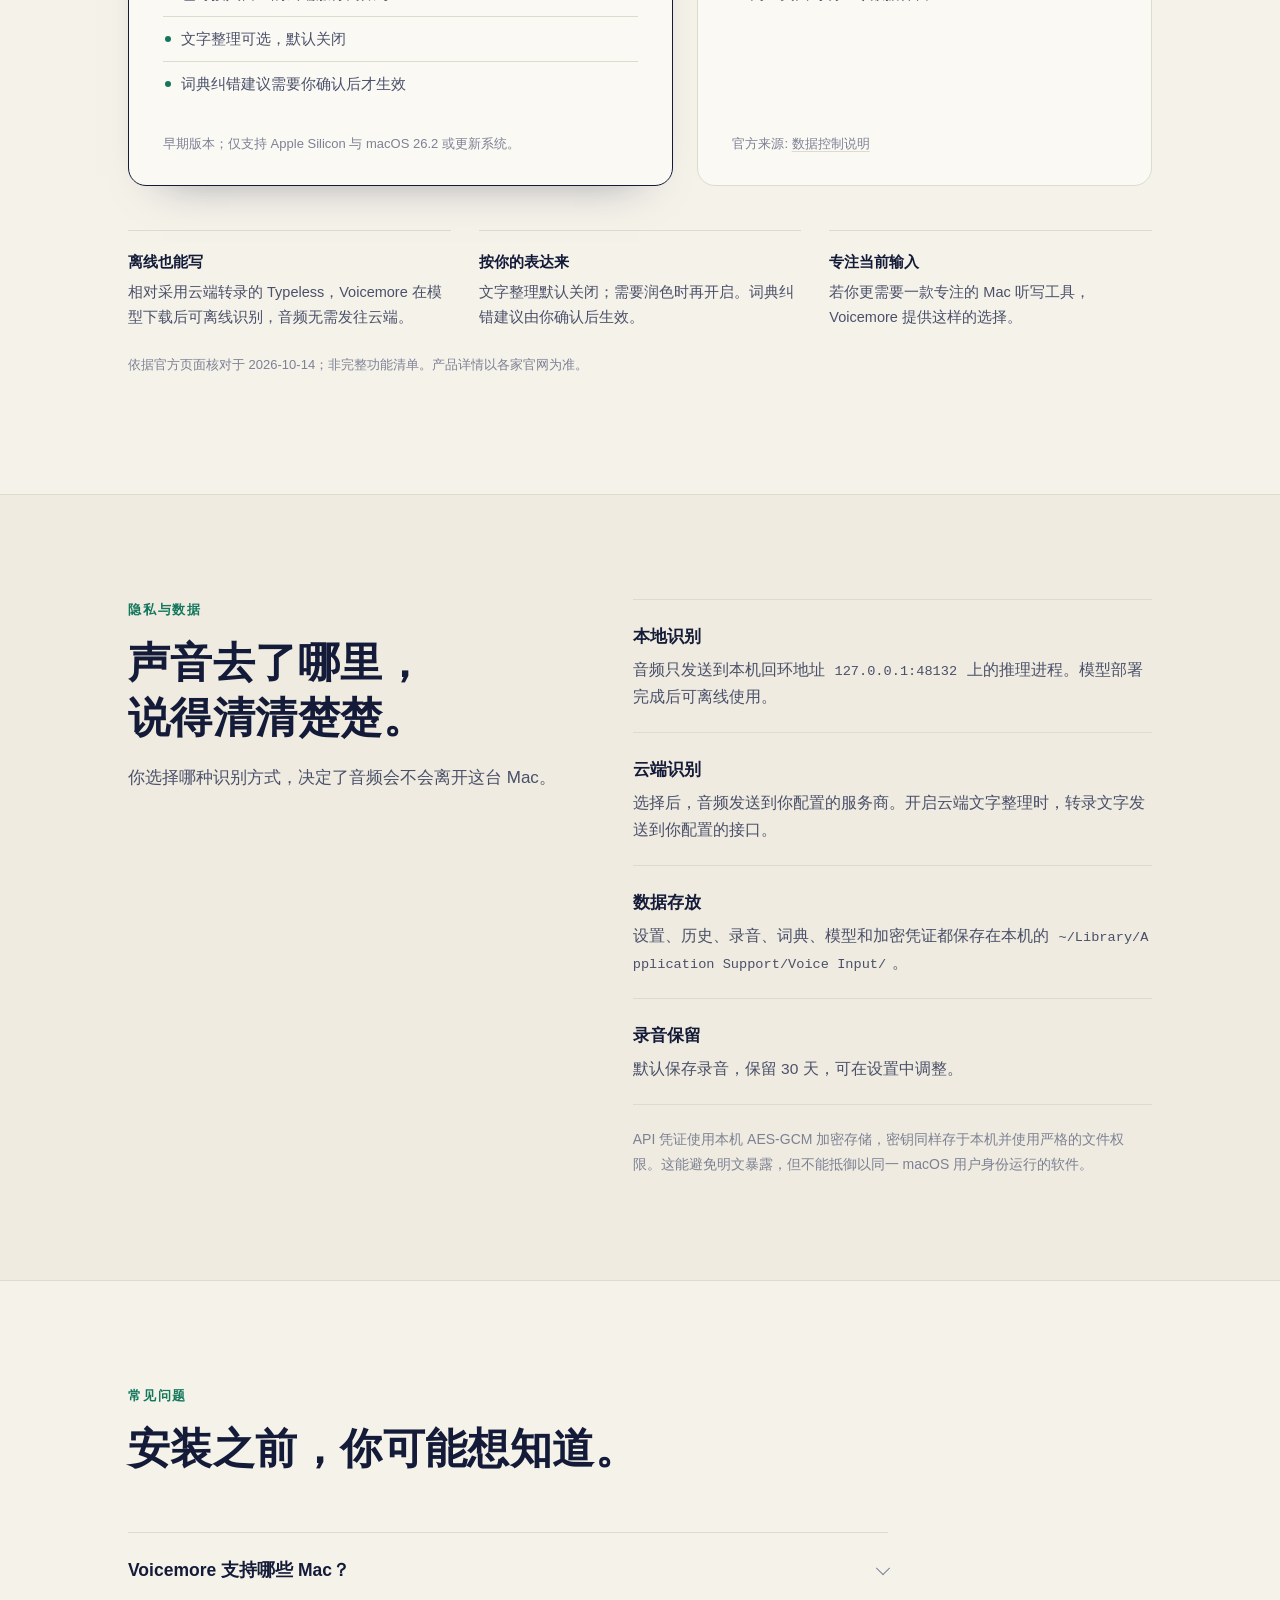
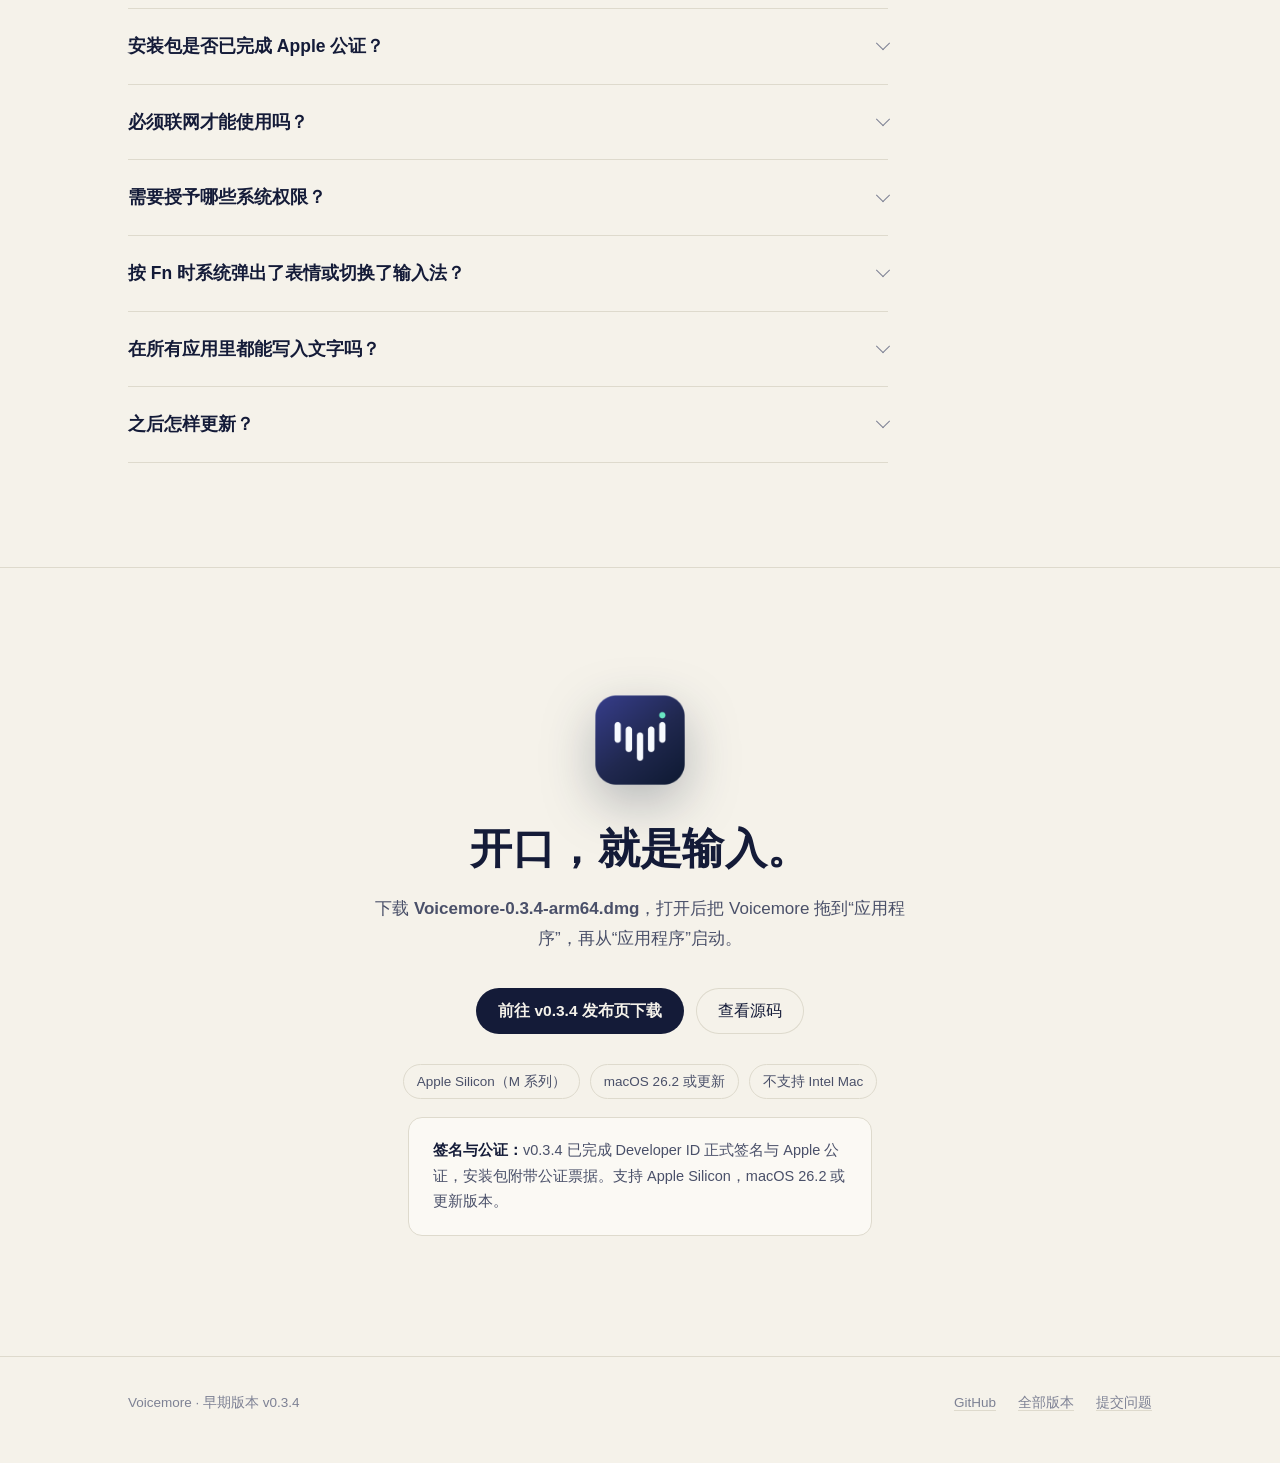
==== commit 53111e8f: "Release 0.3.4 with mandatory Developer ID notarization" ====
--- a/website/index.html
+++ b/website/index.html
@@ -50,11 +50,11 @@
       "description": "原生 macOS 语音输入工具。按下 Fn 说话，再按一次，识别结果写入当前输入框。支持本地识别、云端服务，以及按需使用语言模型整理表达。",
       "applicationCategory": "UtilitiesApplication",
       "operatingSystem": "macOS 26.2 或更新系统（Apple Silicon）",
-      "softwareVersion": "0.3.1",
+      "softwareVersion": "0.3.4",
       "inLanguage": "zh-Hans",
       "image": "assets/icon.png",
-      "downloadUrl": "https://github.com/wherexml/Voicemore/releases/tag/v0.3.1",
-      "releaseNotes": "https://github.com/wherexml/Voicemore/releases/tag/v0.3.1",
+      "downloadUrl": "https://github.com/wherexml/Voicemore/releases/tag/v0.3.4",
+      "releaseNotes": "https://github.com/wherexml/Voicemore/releases/tag/v0.3.4",
       "sameAs": "https://github.com/wherexml/Voicemore"
     },
     {
@@ -71,10 +71,10 @@
         },
         {
           "@type": "Question",
-          "name": "首次打开被系统拦截怎么办？",
-          "acceptedAnswer": {
-            "@type": "Answer",
-            "text": "当前预览版使用开发签名，尚未完成 Developer ID 签名和 Apple 公证。确认下载来源后，可在“系统设置 → 隐私与安全性”中使用“仍要打开”为这一个应用放行。不要全局关闭 Gatekeeper。"
+          "name": "安装包是否已完成 Apple 公证？",
+          "acceptedAnswer": {
+            "@type": "Answer",
+            "text": "v0.3.4 已完成 Developer ID 正式签名和 Apple 公证。下载后拖入“应用程序”并启动；由开发签名旧版升级时，macOS 可能要求重新确认麦克风、辅助功能与输入监控权限。"
           }
         },
         {
@@ -148,15 +148,15 @@
 
   <section class="hero" id="top">
     <div class="wrap">
-      <p class="eyebrow">专注听写的原生 Mac 应用 · 早期预览版</p>
+      <p class="eyebrow">专注听写的原生 Mac 应用 · 早期版本</p>
       <h1>自然说话，<br>文字落在<em>光标处</em>。</h1>
       <p class="lede">按下 <kbd>Fn</kbd> 开始说话，再按一次，识别结果就写入你正在用的输入框。Voicemore 只做听写这一件事，并且可以完全在这台 Mac 上完成。</p>
       <ul class="pillars" aria-label="产品要点"><li>模型下载后，本地识别可离线使用</li><li>文字整理可选，默认关闭</li><li>词典纠错建议，确认后才生效</li></ul>
       <div class="cta">
-        <a class="btn" href="https://github.com/wherexml/Voicemore/releases/tag/v0.3.1" rel="noopener">下载 Apple Silicon 版</a>
+        <a class="btn" href="https://github.com/wherexml/Voicemore/releases/tag/v0.3.4" rel="noopener">下载 Apple Silicon 版</a>
         <a class="btn ghost" href="#demo">先看演示</a>
       </div>
-      <p class="fine">早期预览版 v0.3.1 · 需要 M 系列芯片与 macOS 26.2 或更新系统</p>
+      <p class="fine">早期版本 v0.3.4 · 需要 M 系列芯片与 macOS 26.2 或更新系统</p>
     </div>
   </section>
 
@@ -266,7 +266,7 @@
           <h3>Voicemore</h3>
           <p class="stance">专注听写的原生 Mac 应用</p>
           <ul><li>模型下载后，本地识别可离线使用</li><li>也可接入自己的云端服务商账号</li><li>文字整理可选，默认关闭</li><li>词典纠错建议需要你确认后才生效</li></ul>
-          <p class="src">早期预览版；仅支持 Apple Silicon 与 macOS 26.2 或更新系统。</p>
+          <p class="src">早期版本；仅支持 Apple Silicon 与 macOS 26.2 或更新系统。</p>
         </article>
         <article>
           <h3>Typeless</h3>
@@ -327,8 +327,8 @@
           <p>需要 Apple Silicon（M 系列）芯片及 macOS 26.2 或更新系统。当前安装包不支持 Intel Mac。最低系统版本由内置的 MLX 运行库决定。</p>
         </details>
         <details>
-          <summary>首次打开被系统拦截怎么办？</summary>
-          <p>当前预览版使用开发签名，尚未完成 Developer ID 签名和 Apple 公证。确认下载来源后，可在“系统设置 → 隐私与安全性”中使用“仍要打开”为这一个应用放行。不要全局关闭 Gatekeeper。</p>
+          <summary>安装包是否已完成 Apple 公证？</summary>
+          <p>v0.3.4 已完成 Developer ID 正式签名和 Apple 公证。下载后拖入“应用程序”并启动；由开发签名旧版升级时，macOS 可能要求重新确认麦克风、辅助功能与输入监控权限。</p>
         </details>
         <details>
           <summary>必须联网才能使用吗？</summary>
@@ -358,13 +358,13 @@
     <div class="wrap">
       <img src="assets/icon.png" width="104" height="104" alt="Voicemore 应用图标" loading="lazy">
       <h2 id="download-title">开口，就是输入。</h2>
-      <p>下载 <strong>Voicemore-0.3.1-arm64.dmg</strong>，打开后把 Voicemore 拖到“应用程序”，再从“应用程序”启动。</p>
+      <p>下载 <strong>Voicemore-0.3.4-arm64.dmg</strong>，打开后把 Voicemore 拖到“应用程序”，再从“应用程序”启动。</p>
       <div class="cta">
-        <a class="btn" href="https://github.com/wherexml/Voicemore/releases/tag/v0.3.1" rel="noopener">前往 v0.3.1 发布页下载</a>
+        <a class="btn" href="https://github.com/wherexml/Voicemore/releases/tag/v0.3.4" rel="noopener">前往 v0.3.4 发布页下载</a>
         <a class="btn ghost" href="https://github.com/wherexml/Voicemore" rel="noopener">查看源码</a>
       </div>
       <ul class="req" aria-label="系统要求"><li>Apple Silicon（M 系列）</li><li>macOS 26.2 或更新</li><li>不支持 Intel Mac</li></ul>
-      <p class="preview"><strong>预览版说明：</strong>v0.3.1 使用开发签名，尚未完成 Apple 公证，在其他 Mac 上首次打开可能被系统拦截。跨 Mac 的 Gatekeeper 验证和更广泛的应用兼容性仍在进行中。</p>
+      <p class="preview"><strong>签名与公证：</strong>v0.3.4 已完成 Developer ID 正式签名与 Apple 公证，安装包附带公证票据。支持 Apple Silicon，macOS 26.2 或更新版本。</p>
     </div>
   </section>
 
@@ -372,7 +372,7 @@
 
 <footer class="site-foot">
   <div class="wrap">
-    <span>Voicemore · 早期预览版 v0.3.1</span>
+    <span>Voicemore · 早期版本 v0.3.4</span>
     <nav aria-label="页脚链接">
       <a href="https://github.com/wherexml/Voicemore" rel="noopener">GitHub</a>
       <a href="https://github.com/wherexml/Voicemore/releases" rel="noopener">全部版本</a>
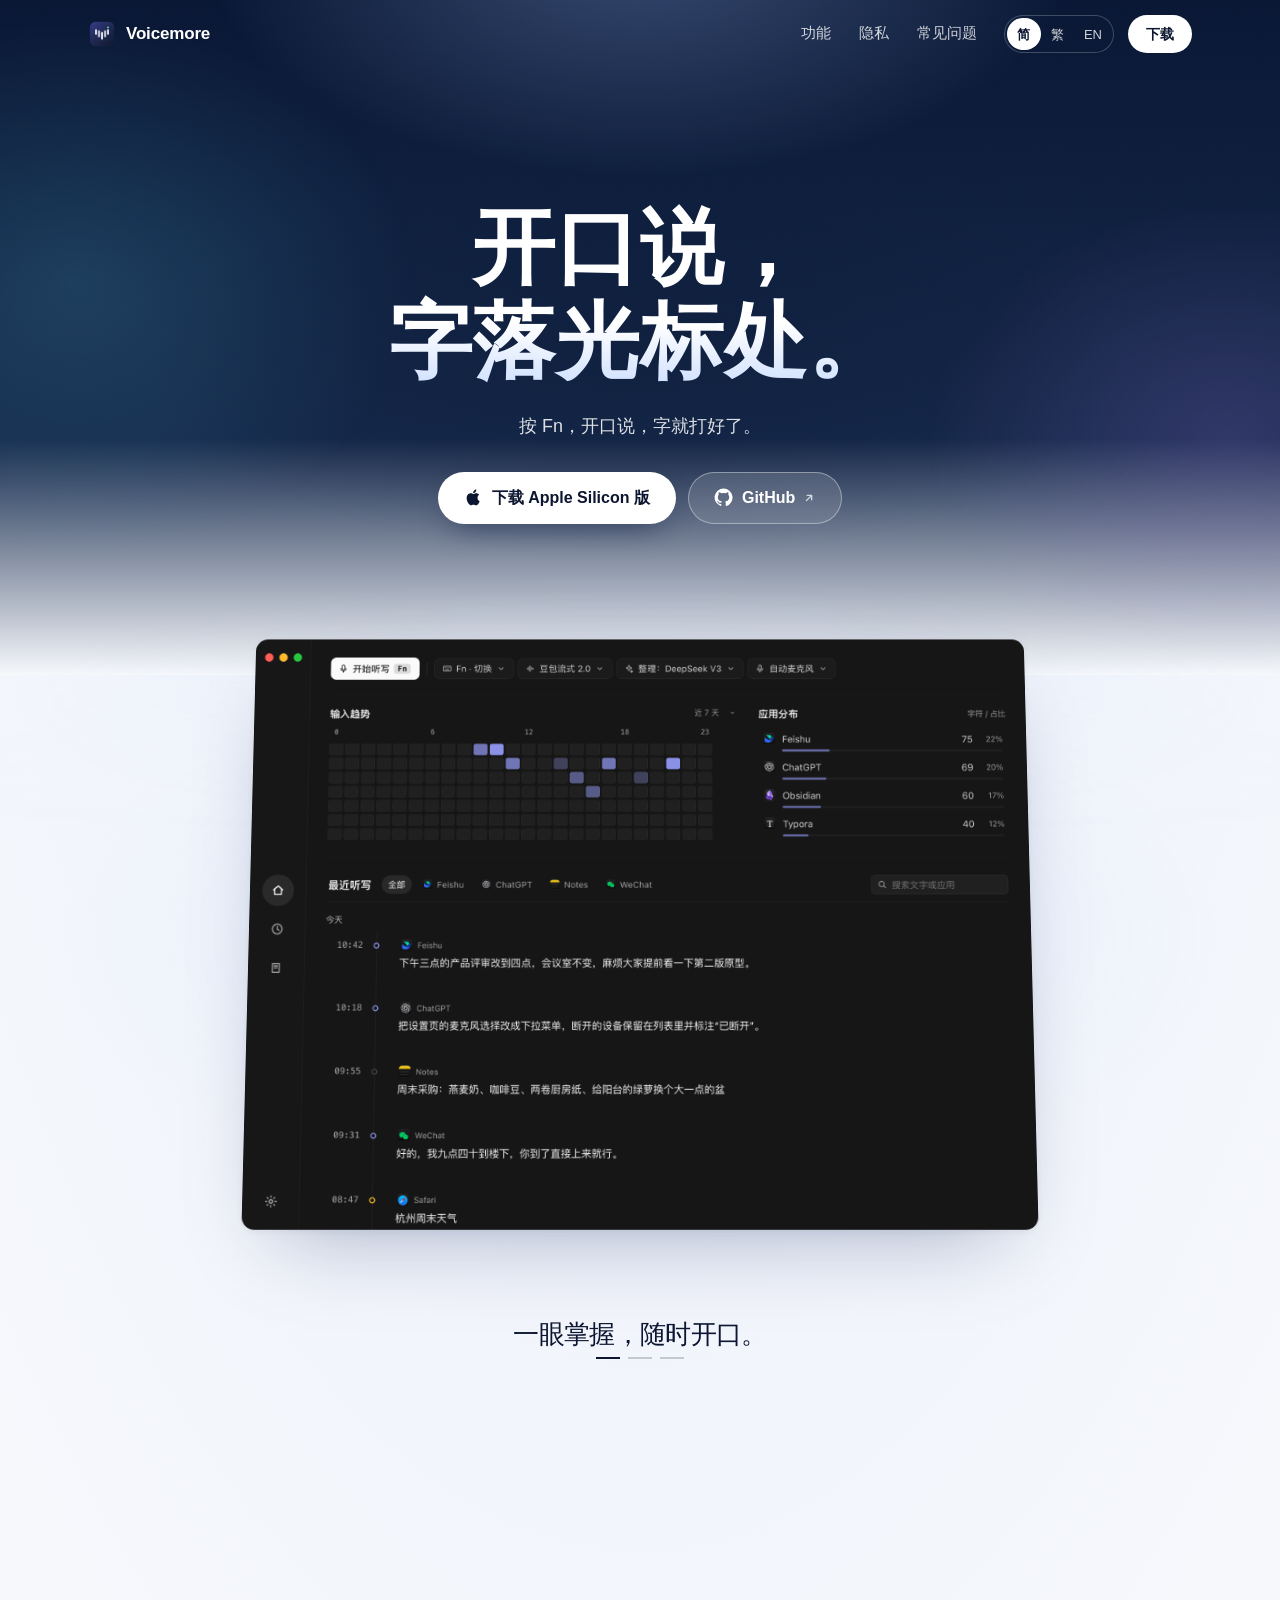
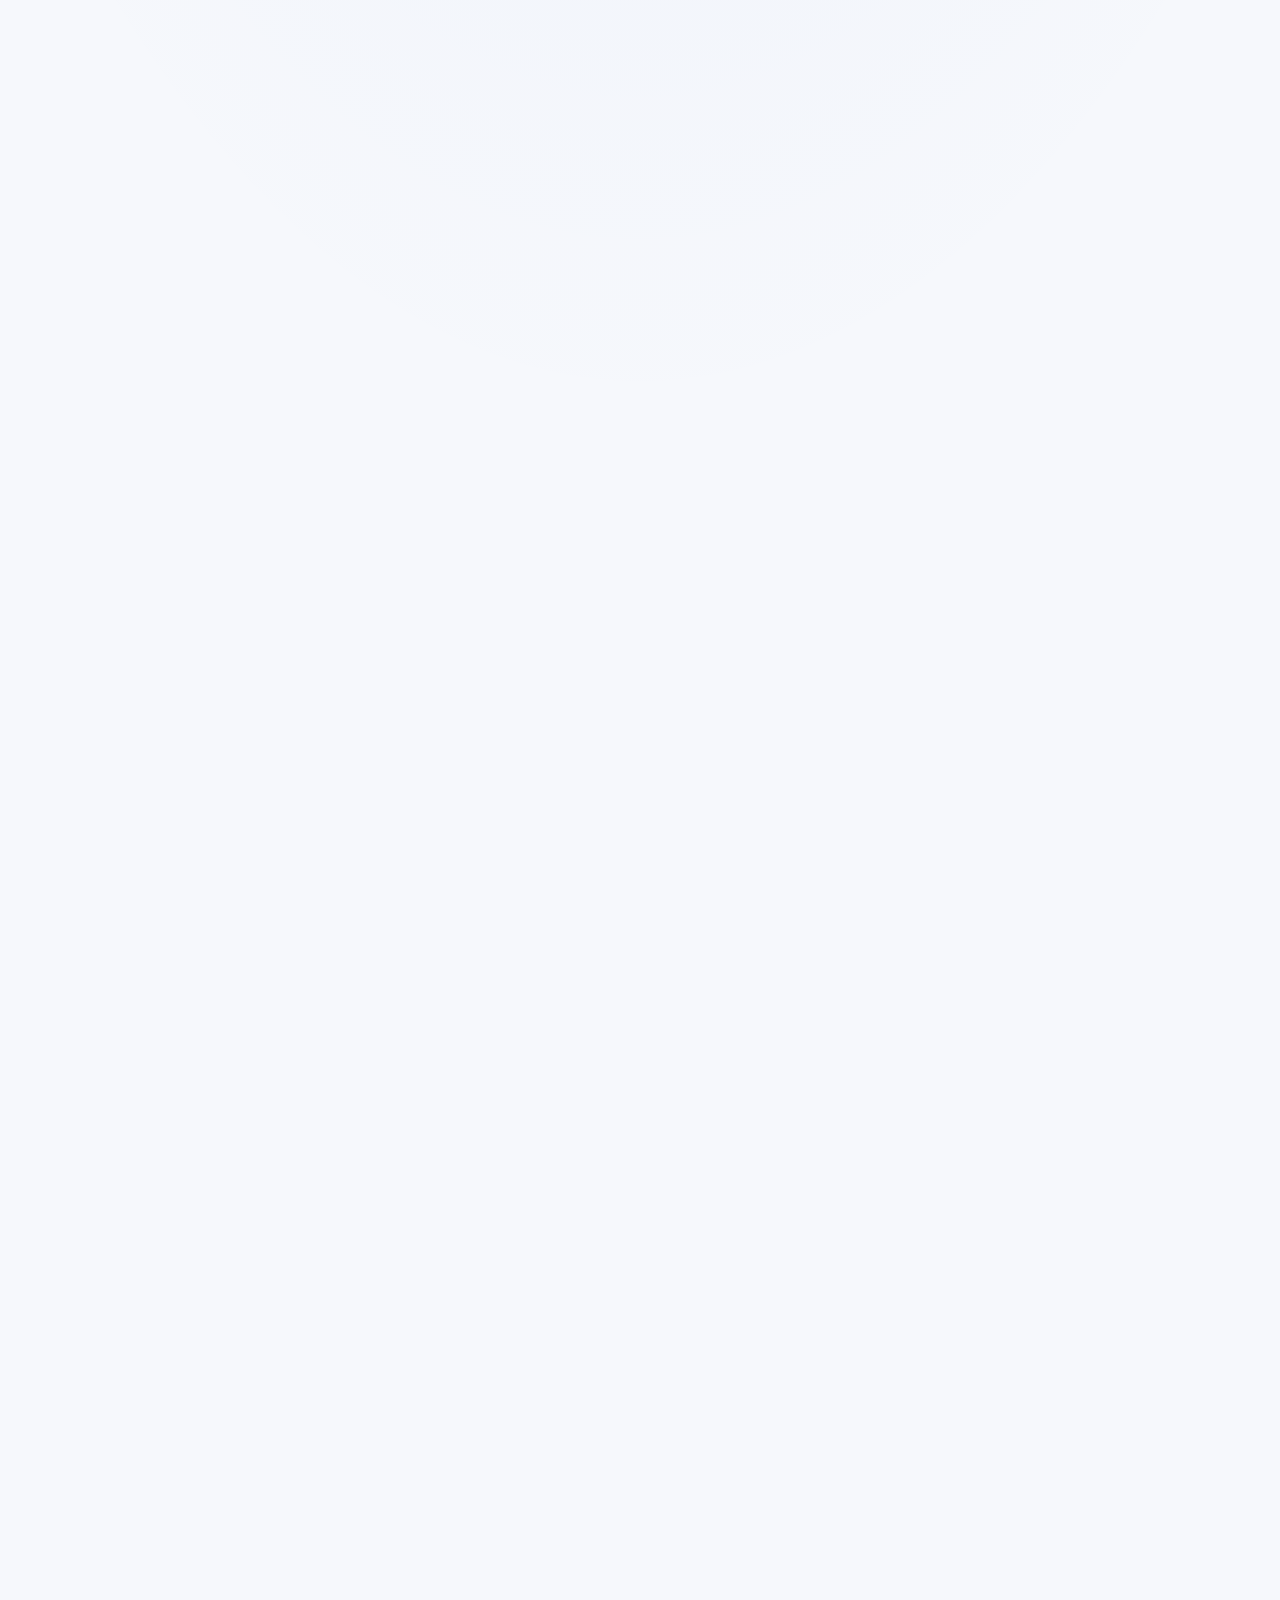
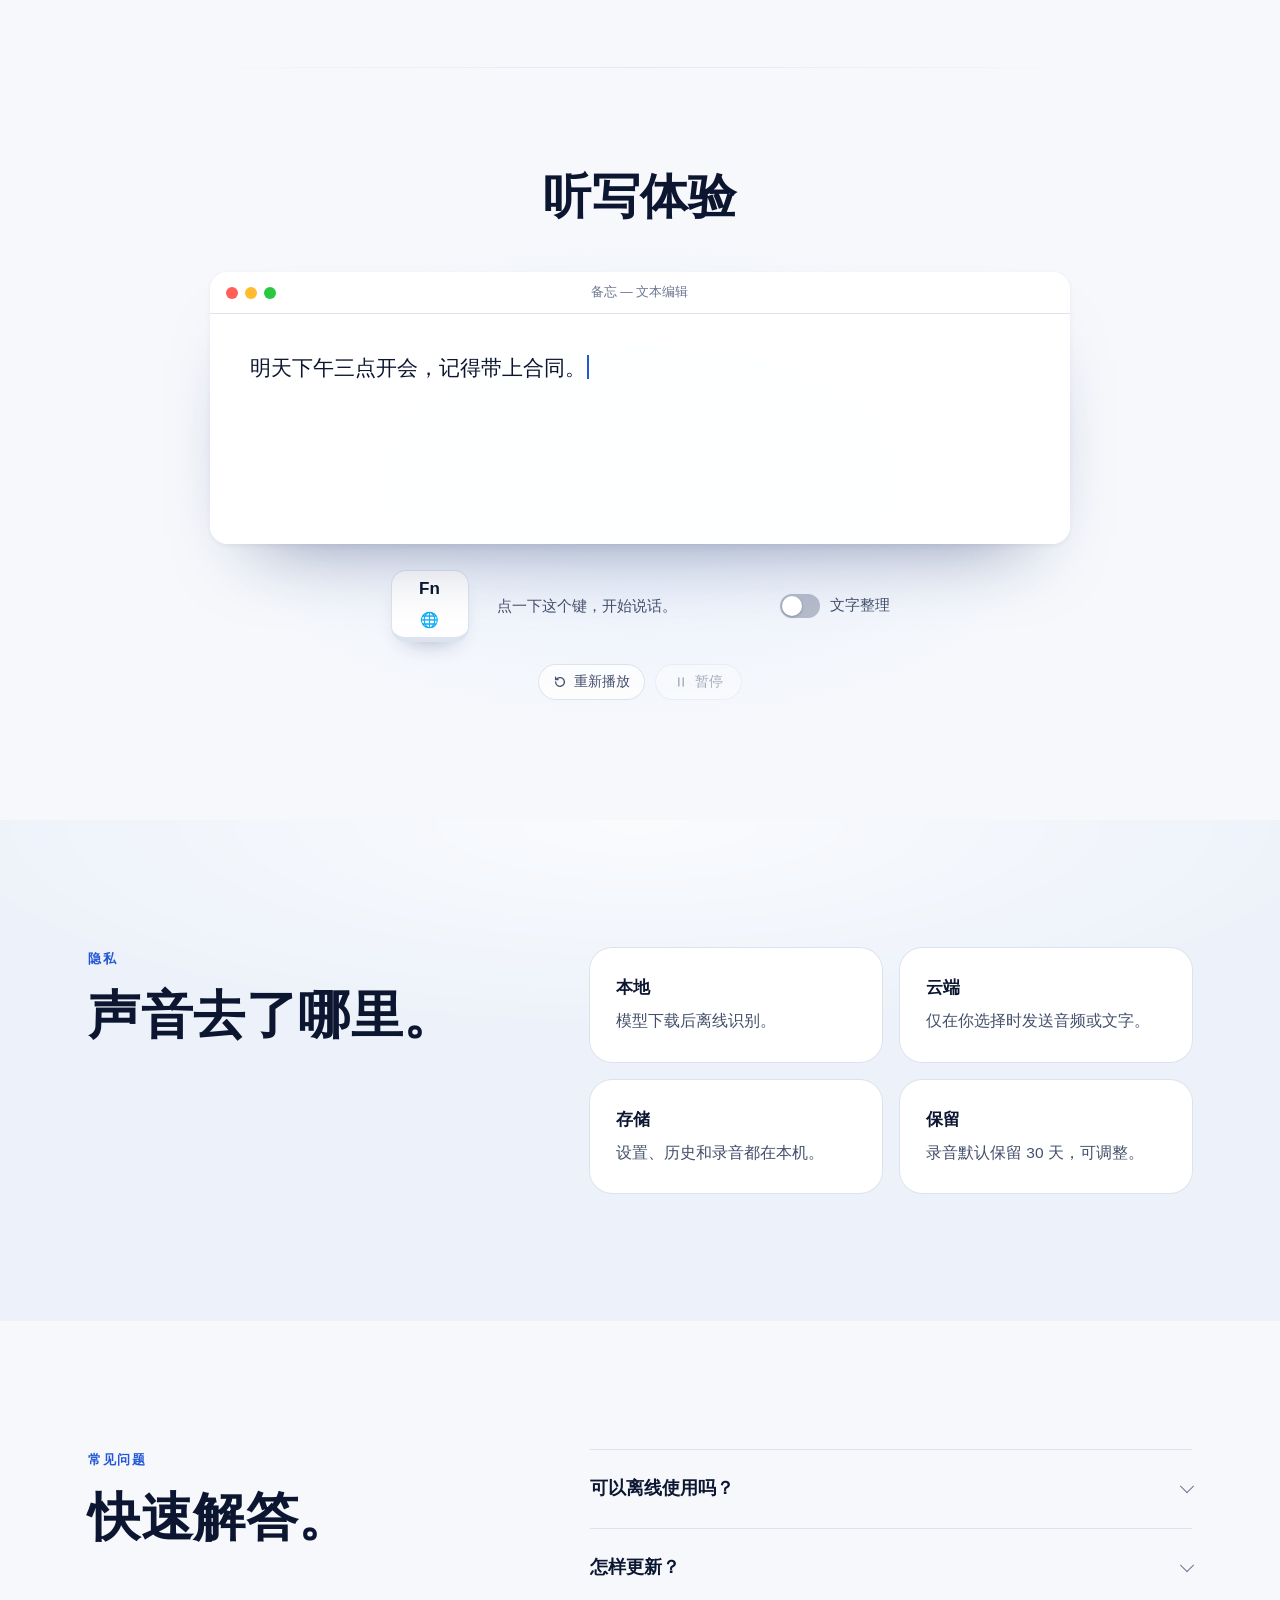
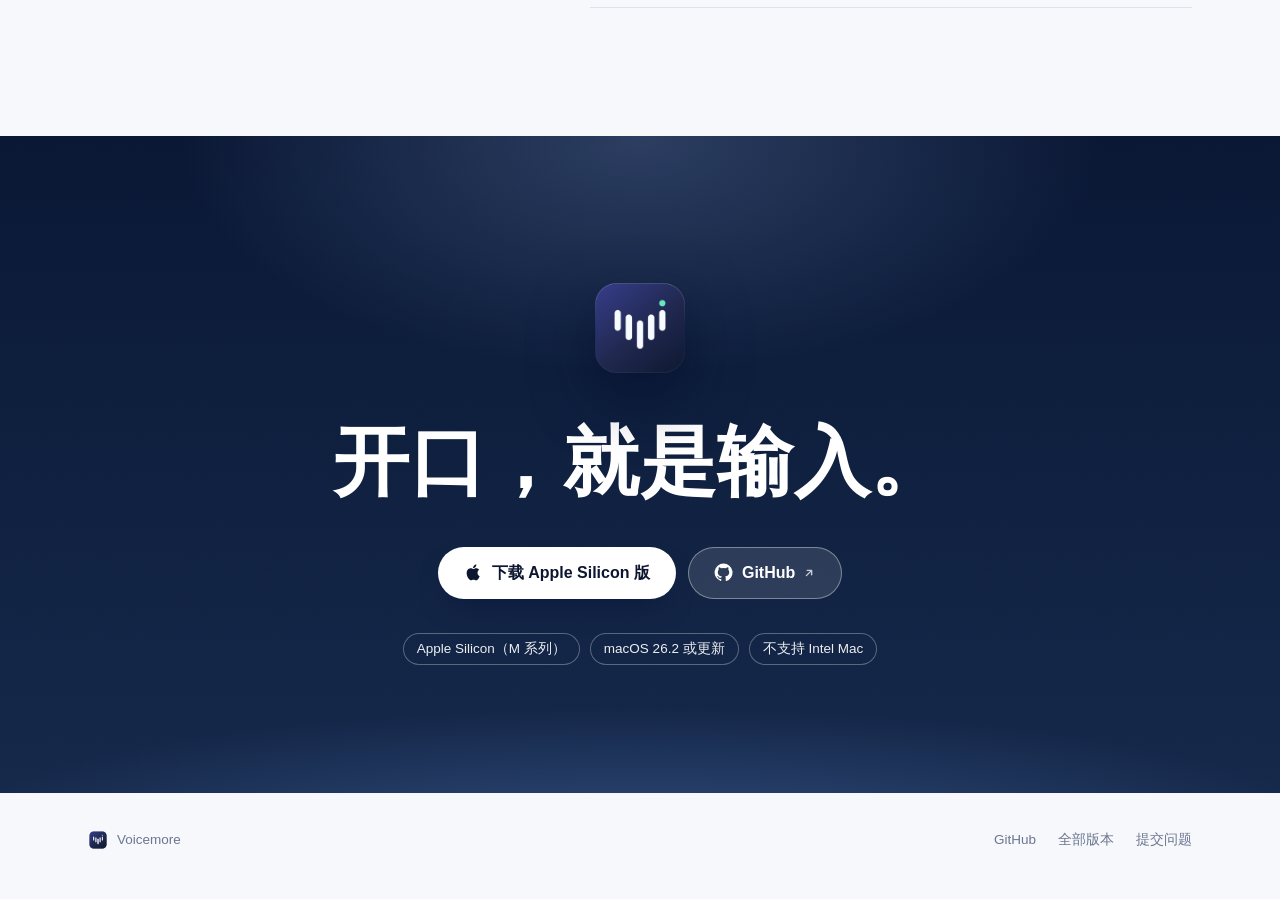
==== commit 816d2ddb: "发布 0.3.7：新增私密应用、识别语言与整理思考配置 功能改进： - 本地语音识别新增中文、自动识别、英语选择，保留旧配置中文默认，听写与历史重新转写共享设置；旧 worker 不支持所选语言时明确" ====
--- a/website/index.html
+++ b/website/index.html
@@ -6,11 +6,11 @@
 <title>Voicemore：自然说话，文字落在光标处｜macOS 语音输入</title>
 <meta name="description" content="Voicemore 是专注听写的原生 macOS 语音输入工具。按下 Fn 说话，再按一次，文字写入当前输入框。模型下载后可在本机离线识别，也可接入阿里云或火山引擎；文字整理可选且默认关闭。适用于 Apple Silicon，macOS 26.2 或更新系统。">
 <meta name="color-scheme" content="light dark">
-<meta name="theme-color" content="#f5f2ea" media="(prefers-color-scheme: light)">
-<meta name="theme-color" content="#0f1424" media="(prefers-color-scheme: dark)">
+<meta name="theme-color" content="#0d2a6b" media="(prefers-color-scheme: light)">
+<meta name="theme-color" content="#081633" media="(prefers-color-scheme: dark)">
 <link rel="icon" type="image/png" href="assets/icon.png">
 <link rel="apple-touch-icon" href="assets/icon.png">
-<link rel="stylesheet" href="assets/site.css">
+<link rel="stylesheet" href="assets/site.css?v=20261017-atmosphere">
 
 <!--
   Mock of the official website: three static pages with shared assets,
@@ -40,8 +40,7 @@
 <meta property="og:image:alt" content="Voicemore 应用图标">
 <meta name="twitter:card" content="summary">
 
-<script type="application/ld+json">
-{
+<script type="application/ld+json">{
   "@context": "https://schema.org",
   "@graph": [
     {
@@ -50,11 +49,11 @@
       "description": "原生 macOS 语音输入工具。按下 Fn 说话，再按一次，识别结果写入当前输入框。支持本地识别、云端服务，以及按需使用语言模型整理表达。",
       "applicationCategory": "UtilitiesApplication",
       "operatingSystem": "macOS 26.2 或更新系统（Apple Silicon）",
-      "softwareVersion": "0.3.4",
+      "softwareVersion": "0.3.7",
       "inLanguage": "zh-Hans",
       "image": "assets/icon.png",
-      "downloadUrl": "https://github.com/wherexml/Voicemore/releases/tag/v0.3.4",
-      "releaseNotes": "https://github.com/wherexml/Voicemore/releases/tag/v0.3.4",
+      "downloadUrl": "https://github.com/wherexml/Voicemore/releases/tag/v0.3.7",
+      "releaseNotes": "https://github.com/wherexml/Voicemore/releases/tag/v0.3.7",
       "sameAs": "https://github.com/wherexml/Voicemore"
     },
     {
@@ -63,71 +62,30 @@
       "mainEntity": [
         {
           "@type": "Question",
-          "name": "Voicemore 支持哪些 Mac？",
+          "name": "可以离线使用吗？",
           "acceptedAnswer": {
             "@type": "Answer",
-            "text": "需要 Apple Silicon（M 系列）芯片及 macOS 26.2 或更新系统。当前安装包不支持 Intel Mac。最低系统版本由内置的 MLX 运行库决定。"
+            "text": "可以，下载模型后即可。云端服务需联网。"
           }
         },
         {
           "@type": "Question",
-          "name": "安装包是否已完成 Apple 公证？",
+          "name": "怎样更新？",
           "acceptedAnswer": {
             "@type": "Answer",
-            "text": "v0.3.4 已完成 Developer ID 正式签名和 Apple 公证。下载后拖入“应用程序”并启动；由开发签名旧版升级时，macOS 可能要求重新确认麦克风、辅助功能与输入监控权限。"
-          }
-        },
-        {
-          "@type": "Question",
-          "name": "必须联网才能使用吗？",
-          "acceptedAnswer": {
-            "@type": "Answer",
-            "text": "安装包包含推理运行环境，不包含模型权重。首次部署本地模型需要联网下载约 2.47 GB 模型文件，并解压约 0.65 GB 运行环境。完成后本地识别可离线使用。云端识别和云端文字整理需要保持联网。"
-          }
-        },
-        {
-          "@type": "Question",
-          "name": "需要授予哪些系统权限？",
-          "acceptedAnswer": {
-            "@type": "Answer",
-            "text": "麦克风、辅助功能和输入监控，都在“系统设置 → 隐私与安全性”中授予。授予键盘相关权限后需要重启应用。"
-          }
-        },
-        {
-          "@type": "Question",
-          "name": "按 Fn 时系统弹出了表情或切换了输入法？",
-          "acceptedAnswer": {
-            "@type": "Answer",
-            "text": "在系统键盘设置中把“按下 🌐 键时”改成“不执行任何操作”，或在 Voicemore 的设置里换用其他快捷键。"
-          }
-        },
-        {
-          "@type": "Question",
-          "name": "在所有应用里都能写入文字吗？",
-          "acceptedAnswer": {
-            "@type": "Answer",
-            "text": "写入效果受目标应用和系统权限影响。已验证在 TextEdit 中听写；部分编辑器和受保护的输入框仍可能存在兼容性差异。遇到问题欢迎在 GitHub 上反馈。"
-          }
-        },
-        {
-          "@type": "Question",
-          "name": "之后怎样更新？",
-          "acceptedAnswer": {
-            "@type": "Answer",
-            "text": "从 0.3.0 起，应用会在启动后及运行期间每小时检查新版本，可在应用内一键下载、验证 Ed25519 签名、安装并重启。设置、模型、历史及凭证均保留。应用需要安装在“应用程序”文件夹中。"
+            "text": "在应用内更新，设置、模型和历史都保留。"
           }
         }
       ]
     }
   ]
-}
-</script>
+}</script>
 </head>
 
 <body>
 <a class="skip" href="#main">跳到正文</a>
 
-<header class="site-head">
+<header class="site-head" id="site-head">
   <div class="wrap">
     <a class="brand" href="#top" aria-label="Voicemore 首页">
       <img src="assets/icon.png" width="28" height="28" alt="">
@@ -135,7 +93,6 @@
     </a>
     <nav class="site-nav" aria-label="页面导航">
       <a href="#features">功能</a>
-      <a href="#compare">比较</a>
       <a href="#privacy">隐私</a>
       <a href="#faq">常见问题</a>
     </nav>
@@ -146,25 +103,26 @@
 
 <main id="main">
 
-  <section class="hero" id="top">
-    <div class="wrap">
-      <p class="eyebrow">专注听写的原生 Mac 应用 · 早期版本</p>
-      <h1>自然说话，<br>文字落在<em>光标处</em>。</h1>
-      <p class="lede">按下 <kbd>Fn</kbd> 开始说话，再按一次，识别结果就写入你正在用的输入框。Voicemore 只做听写这一件事，并且可以完全在这台 Mac 上完成。</p>
-      <ul class="pillars" aria-label="产品要点"><li>模型下载后，本地识别可离线使用</li><li>文字整理可选，默认关闭</li><li>词典纠错建议，确认后才生效</li></ul>
+  <section class="hero" id="top" aria-labelledby="hero-title">
+    <div class="wrap hero-copy">
+      <h1 id="hero-title">开口说，<br><span>字落光标处。</span></h1>
+      <p class="lede">按 Fn，开口说，字就打好了。</p>
       <div class="cta">
-        <a class="btn" href="https://github.com/wherexml/Voicemore/releases/tag/v0.3.4" rel="noopener">下载 Apple Silicon 版</a>
-        <a class="btn ghost" href="#demo">先看演示</a>
-      </div>
-      <p class="fine">早期版本 v0.3.4 · 需要 M 系列芯片与 macOS 26.2 或更新系统</p>
-    </div>
-  </section>
-
-  <section class="demo" id="demo" aria-labelledby="demo-title">
-    <div class="wrap">
-      <h2 id="demo-title" hidden>听写演示</h2>
+        <a class="btn light" href="https://github.com/wherexml/Voicemore/releases/tag/v0.3.7" rel="noopener"><svg class="btn-icon" viewBox="0 0 24 24" aria-hidden="true" focusable="false"><path fill="currentColor" d="M17.05 12.54c.03 3.03 2.66 4.04 2.69 4.05-.02.07-.42 1.44-1.39 2.85-.84 1.22-1.71 2.44-3.08 2.47-1.34.03-1.78-.8-3.32-.8-1.54 0-2.02.77-3.29.83-1.32.05-2.32-1.32-3.17-2.54-1.73-2.5-3.05-7.07-1.28-10.16.88-1.53 2.45-2.5 4.15-2.53 1.3-.03 2.52.88 3.31.88.79 0 2.27-1.09 3.82-.93.65.03 2.5.26 3.69 2.01-.1.06-2.2 1.28-2.13 3.87ZM14.5 5.02c.7-.85 1.17-2.03 1.04-3.21-1.01.04-2.24.67-2.96 1.52-.65.75-1.22 1.95-1.07 3.1 1.13.09 2.28-.57 2.99-1.41Z"/></svg>下载 Apple Silicon 版</a>
+        <a class="btn glass" href="https://github.com/wherexml/Voicemore" target="_blank" rel="noopener noreferrer" aria-label="在 GitHub 查看源码（新窗口）"><svg class="btn-icon" viewBox="0 0 24 24" aria-hidden="true" focusable="false"><path fill="currentColor" d="M12 .75a11.25 11.25 0 0 0-3.558 21.922c.563.104.77-.244.77-.542 0-.267-.01-.975-.015-1.914-3.13.68-3.79-1.508-3.79-1.508-.512-1.3-1.25-1.646-1.25-1.646-1.023-.7.078-.686.078-.686 1.132.08 1.728 1.162 1.728 1.162 1.006 1.725 2.64 1.227 3.283.938.103-.73.394-1.228.716-1.51-2.498-.284-5.124-1.249-5.124-5.562 0-1.23.44-2.233 1.16-3.02-.117-.285-.503-1.43.11-2.98 0 0 .945-.303 3.094 1.154a10.78 10.78 0 0 1 5.634 0c2.15-1.457 3.093-1.154 3.093-1.154.615 1.55.228 2.695.112 2.98.722.787 1.158 1.79 1.158 3.02 0 4.324-2.63 5.275-5.136 5.553.404.35.765 1.042.765 2.1 0 1.517-.014 2.741-.014 3.113 0 .301.203.651.774.54A11.25 11.25 0 0 0 12 .75Z"/></svg>GitHub<svg class="arrow" viewBox="0 0 16 16" aria-hidden="true" focusable="false"><path d="M5 11 11 5M6 5h5v5" fill="none" stroke="currentColor" stroke-width="1.6" stroke-linecap="round" stroke-linejoin="round"/></svg></a>
+      </div>
+    </div>
+
+
+  </section>
+
+  <section class="product-story" id="features" aria-label="一眼掌握，随时开口。"><div class="story-pin"><figure class="story-panel panel-0"><div class="story-image"><img src="assets/home-mock.png?v=20261016-hd"  alt="Voicemore 主界面：快捷键、模型与最近的听写" loading="eager" decoding="async"></div><figcaption>一眼掌握，随时开口。</figcaption></figure>
+<figure class="story-panel panel-1"><div class="story-image"><img src="assets/capsule-mock.png?v=20261016-hd"  alt="屏幕底部的听写胶囊，显示正在识别的文字" loading="eager" decoding="async"></div><figcaption>说到哪里，看到哪里。</figcaption></figure>
+<figure class="story-panel panel-2"><div class="story-image"><img src="assets/models-mock.png?v=20261016-hd"  alt="模型设置界面：分别选择语音识别模型与文字整理模型" loading="eager" decoding="async"></div><figcaption>本地或云端，由你选择。</figcaption></figure>
+<div class="story-progress" aria-hidden="true"><i></i><i></i><i></i></div></div></section>
+  <section class="dictation-section" aria-labelledby="experience-title"><h2 id="experience-title">听写体验</h2>    <div class="wrap demo" id="demo" role="region" aria-labelledby="demo-title">
+      <h2 id="demo-title" class="visually-hidden">听写演示</h2>
       <div class="stage" id="stage" data-phase="idle" data-pause="暂停" data-resume="继续" data-raw="嗯，那个，明天下午三点开会，然后记得带上合同。" data-clean="明天下午三点开会，记得带上合同。" data-listening="正在聆听。说完后再点一次。" data-pill-listen="正在聆听" data-pill-work="正在转录" data-pill-tidy="正在整理" data-work="正在转录……" data-work-tidy="正在转录并整理……" data-done="已写入光标位置。再点一次重来。" data-done-tidy="已写入，口头语已去掉。再点一次重来。">
-        <p class="sim"><span aria-hidden="true"></span>模拟演示 · 不会访问麦克风</p>
         <div class="mac" role="img" aria-label="一个文本编辑器窗口，演示听写文字写入光标位置">
           <div class="mac-bar" aria-hidden="true"><i></i><i></i><i></i><span>备忘 — 文本编辑</span></div>
           <div class="mac-doc">
@@ -176,195 +134,62 @@
             </div>
           </div>
         </div>
-
-        <div class="controls">
-          <button class="keycap" id="key" type="button" aria-describedby="hint">Fn<small aria-hidden="true">🌐</small></button>
-          <p class="hint" id="hint" role="status" aria-live="polite">点一下这个键，开始说话。</p>
-          <label class="switch">
-            <input type="checkbox" id="tidy">
-            <i aria-hidden="true"></i>
-            <span>文字整理</span>
-          </label>
+        <div class="console">
+          <div class="controls">
+            <button class="keycap" id="key" type="button" aria-describedby="hint">Fn<small aria-hidden="true">🌐</small></button>
+            <p class="hint" id="hint" role="status" aria-live="polite">点一下这个键，开始说话。</p>
+            <label class="switch">
+              <input type="checkbox" id="tidy">
+              <i aria-hidden="true"></i>
+              <span>文字整理</span>
+            </label>
+          </div>
+          <div class="transport" id="transport" role="group" aria-label="演示控制" hidden>
+            <button type="button" id="replay"><svg viewBox="0 0 16 16" aria-hidden="true"><path d="M3 8a5 5 0 1 0 1.6-3.7M3 2.5v2.8h2.8" fill="none" stroke="currentColor" stroke-width="1.5" stroke-linecap="round" stroke-linejoin="round"/></svg><span>重新播放</span></button>
+            <button type="button" id="pause" aria-pressed="false" disabled><svg viewBox="0 0 16 16" aria-hidden="true"><path class="i-pause" d="M5.5 3.5v9M10.5 3.5v9" fill="none" stroke="currentColor" stroke-width="1.6" stroke-linecap="round"/><path class="i-play" d="M5.5 3.5l7 4.5-7 4.5z" fill="currentColor"/></svg><span>暂停</span></button>
+          </div>
         </div>
-        <div class="transport" id="transport" role="group" aria-label="演示控制" hidden>
-          <button type="button" id="replay"><svg viewBox="0 0 16 16" aria-hidden="true"><path d="M3 8a5 5 0 1 0 1.6-3.7M3 2.5v2.8h2.8" fill="none" stroke="currentColor" stroke-width="1.5" stroke-linecap="round" stroke-linejoin="round"/></svg><span>重新播放</span></button>
-          <button type="button" id="pause" aria-pressed="false" disabled><svg viewBox="0 0 16 16" aria-hidden="true"><path class="i-pause" d="M5.5 3.5v9M10.5 3.5v9" fill="none" stroke="currentColor" stroke-width="1.6" stroke-linecap="round"/><path class="i-play" d="M5.5 3.5l7 4.5-7 4.5z" fill="currentColor"/></svg><span>暂停</span></button>
-        </div>
-        <p class="demo-note">网页演示使用预设文本，不会访问麦克风。实际应用中“文字整理”默认关闭。</p>
-      </div>
-    </div>
-  </section>
-
-  <section class="band" id="how" aria-labelledby="how-title">
-    <div class="wrap">
-      <div class="head">
-        <p class="kicker">怎样使用</p>
-        <h2 id="how-title">不用换窗口，也不用复制粘贴。</h2>
-      </div>
-      <ol class="steps">
-        <li>
-          <h3>把光标放在要写的地方</h3>
-          <p>邮件、文档、聊天框。Voicemore 待在菜单栏，不打断你正在做的事。</p>
-        </li>
-        <li>
-          <h3>按下快捷键，开口说</h3>
-          <p>默认是 Fn，可以换成别的键。按一次切换或按住说话，两种方式任选。</p>
-        </li>
-        <li>
-          <h3>文字写入当前输入框</h3>
-          <p>屏幕上的悬浮条显示录音和转录进度，结束后文字出现在光标所在的位置。</p>
-        </li>
-      </ol>
-    </div>
-  </section>
-
-  <section class="band tint" id="features" aria-labelledby="features-title">
-    <div class="wrap">
-      <div class="head">
-        <p class="kicker">功能</p>
-        <h2 id="features-title">只做语音输入这一件事，把它做完整。</h2>
-      </div>
-      <div class="grid">
-        <article>
-          <h3>本地语音模型</h3>
-          <p>内置管理 Qwen3-ASR-1.7B-8bit，在应用里下载、部署、启动。不需要另外安装推理工具。</p>
-        </article>
-        <article>
-          <h3>云端识别</h3>
-          <p>也可以接入阿里云或火山引擎，使用你自己的服务商账号和凭证。</p>
-        </article>
-        <article>
-          <h3>可选的文字整理</h3>
-          <p>连接本地或兼容的云端语言模型，把口语整理成书面表达。默认关闭，需要时再开。</p>
-        </article>
-        <article>
-          <h3>历史与回放</h3>
-          <p>查看每一次转录，修改结果，回听保存下来的录音。</p>
-        </article>
-        <article>
-          <h3>个人词典</h3>
-          <p>热词和纠错规则让专有名词写对。从你的修改中生成的建议，要你确认后才生效。</p>
-        </article>
-        <article>
-          <h3>原生界面</h3>
-          <p>Dock 与菜单栏入口，简体中文、繁体中文和英文界面，应用内一键更新。</p>
-        </article>
-      </div>
-    </div>
-  </section>
-
-  <section class="band" id="compare" aria-labelledby="compare-title">
-    <div class="wrap">
-      <div class="head">
-        <p class="kicker">比较</p>
-        <h2 id="compare-title">想专注听写，选择 Voicemore。</h2>
-        <p>在 Mac 上把话变成文字，让声音留在本机，也把是否改写的决定留给你。</p>
-      </div>
-      <div class="cmp two">
-        <article class="ours">
-          <p class="tag">本站</p>
-          <h3>Voicemore</h3>
-          <p class="stance">专注听写的原生 Mac 应用</p>
-          <ul><li>模型下载后，本地识别可离线使用</li><li>也可接入自己的云端服务商账号</li><li>文字整理可选，默认关闭</li><li>词典纠错建议需要你确认后才生效</li></ul>
-          <p class="src">早期版本；仅支持 Apple Silicon 与 macOS 26.2 或更新系统。</p>
-        </article>
-        <article>
-          <h3>Typeless</h3>
-          <p class="stance">云端处理，零保留</p>
-          <ul><li>数据控制页写明：转录在云端处理</li><li>同一页面写明：零数据保留</li></ul>
-          <p class="src">官方来源: <a href="https://www.typeless.com/data-controls" rel="noopener nofollow">数据控制说明</a></p>
-        </article>
-      </div>
-      <dl class="cmp-notes">
-        <div><dt>离线也能写</dt><dd>相对采用云端转录的 Typeless，Voicemore 在模型下载后可离线识别，音频无需发往云端。</dd></div>
-        <div><dt>按你的表达来</dt><dd>文字整理默认关闭；需要润色时再开启。词典纠错建议由你确认后生效。</dd></div>
-        <div><dt>专注当前输入</dt><dd>若你更需要一款专注的 Mac 听写工具，Voicemore 提供这样的选择。</dd></div>
-      </dl>
-      <p class="src">依据官方页面核对于 2026-10-14；非完整功能清单。产品详情以各家官网为准。</p>
-    </div>
-  </section>
+      </div>
+    </div></section>
 
   <section class="band tint" id="privacy" aria-labelledby="privacy-title">
     <div class="wrap split">
       <div class="head">
-        <p class="kicker">隐私与数据</p>
-        <h2 id="privacy-title">声音去了哪里，说得清清楚楚。</h2>
-        <p>你选择哪种识别方式，决定了音频会不会离开这台 Mac。</p>
-      </div>
-      <div>
-        <dl class="facts">
-          <div>
-            <dt>本地识别</dt>
-            <dd>音频只发送到本机回环地址 <code>127.0.0.1:48132</code> 上的推理进程。模型部署完成后可离线使用。</dd>
-          </div>
-          <div>
-            <dt>云端识别</dt>
-            <dd>选择后，音频发送到你配置的服务商。开启云端文字整理时，转录文字发送到你配置的接口。</dd>
-          </div>
-          <div>
-            <dt>数据存放</dt>
-            <dd>设置、历史、录音、词典、模型和加密凭证都保存在本机的 <code>~/Library/Application Support/Voice Input/</code>。</dd>
-          </div>
-          <div>
-            <dt>录音保留</dt>
-            <dd>默认保存录音，保留 30 天，可在设置中调整。</dd>
-          </div>
-        </dl>
-        <p class="caveat">API 凭证使用本机 AES-GCM 加密存储，密钥同样存于本机并使用严格的文件权限。这能避免明文暴露，但不能抵御以同一 macOS 用户身份运行的软件。</p>
-      </div>
+        <p class="kicker">隐私</p>
+        <h2 id="privacy-title">声音去了哪里。</h2>
+      </div>
+      <dl class="facts">
+          <div><dt>本地</dt><dd>模型下载后离线识别。</dd></div>
+          <div><dt>云端</dt><dd>仅在你选择时发送音频或文字。</dd></div>
+          <div><dt>存储</dt><dd>设置、历史和录音都在本机。</dd></div>
+          <div><dt>保留</dt><dd>录音默认保留 30 天，可调整。</dd></div>
+      </dl>
     </div>
   </section>
 
   <section class="band" id="faq" aria-labelledby="faq-title">
-    <div class="wrap">
+    <div class="wrap split">
       <div class="head">
         <p class="kicker">常见问题</p>
-        <h2 id="faq-title">安装之前，你可能想知道。</h2>
+        <h2 id="faq-title">快速解答。</h2>
       </div>
       <div class="faq">
-        <details>
-          <summary>Voicemore 支持哪些 Mac？</summary>
-          <p>需要 Apple Silicon（M 系列）芯片及 macOS 26.2 或更新系统。当前安装包不支持 Intel Mac。最低系统版本由内置的 MLX 运行库决定。</p>
-        </details>
-        <details>
-          <summary>安装包是否已完成 Apple 公证？</summary>
-          <p>v0.3.4 已完成 Developer ID 正式签名和 Apple 公证。下载后拖入“应用程序”并启动；由开发签名旧版升级时，macOS 可能要求重新确认麦克风、辅助功能与输入监控权限。</p>
-        </details>
-        <details>
-          <summary>必须联网才能使用吗？</summary>
-          <p>安装包包含推理运行环境，不包含模型权重。首次部署本地模型需要联网下载约 2.47 GB 模型文件，并解压约 0.65 GB 运行环境。完成后本地识别可离线使用。云端识别和云端文字整理需要保持联网。</p>
-        </details>
-        <details>
-          <summary>需要授予哪些系统权限？</summary>
-          <p>麦克风、辅助功能和输入监控，都在“系统设置 → 隐私与安全性”中授予。授予键盘相关权限后需要重启应用。</p>
-        </details>
-        <details>
-          <summary>按 Fn 时系统弹出了表情或切换了输入法？</summary>
-          <p>在系统键盘设置中把“按下 🌐 键时”改成“不执行任何操作”，或在 Voicemore 的设置里换用其他快捷键。</p>
-        </details>
-        <details>
-          <summary>在所有应用里都能写入文字吗？</summary>
-          <p>写入效果受目标应用和系统权限影响。已验证在 TextEdit 中听写；部分编辑器和受保护的输入框仍可能存在兼容性差异。遇到问题欢迎在 GitHub 上反馈。</p>
-        </details>
-        <details>
-          <summary>之后怎样更新？</summary>
-          <p>从 0.3.0 起，应用会在启动后及运行期间每小时检查新版本，可在应用内一键下载、验证 Ed25519 签名、安装并重启。设置、模型、历史及凭证均保留。应用需要安装在“应用程序”文件夹中。</p>
-        </details>
+        <details><summary>可以离线使用吗？</summary><p>可以，下载模型后即可。云端服务需联网。</p></details>
+        <details><summary>怎样更新？</summary><p>在应用内更新，设置、模型和历史都保留。</p></details>
       </div>
     </div>
   </section>
 
   <section class="get" id="download" aria-labelledby="download-title">
+    <div class="sky" aria-hidden="true"><i class="glow g1"></i><i class="glow g2"></i></div>
     <div class="wrap">
-      <img src="assets/icon.png" width="104" height="104" alt="Voicemore 应用图标" loading="lazy">
+      <img class="get-icon" src="assets/icon.png" width="104" height="104" alt="Voicemore 应用图标" loading="lazy">
       <h2 id="download-title">开口，就是输入。</h2>
-      <p>下载 <strong>Voicemore-0.3.4-arm64.dmg</strong>，打开后把 Voicemore 拖到“应用程序”，再从“应用程序”启动。</p>
       <div class="cta">
-        <a class="btn" href="https://github.com/wherexml/Voicemore/releases/tag/v0.3.4" rel="noopener">前往 v0.3.4 发布页下载</a>
-        <a class="btn ghost" href="https://github.com/wherexml/Voicemore" rel="noopener">查看源码</a>
+        <a class="btn light" href="https://github.com/wherexml/Voicemore/releases/tag/v0.3.7" rel="noopener"><svg class="btn-icon" viewBox="0 0 24 24" aria-hidden="true" focusable="false"><path fill="currentColor" d="M17.05 12.54c.03 3.03 2.66 4.04 2.69 4.05-.02.07-.42 1.44-1.39 2.85-.84 1.22-1.71 2.44-3.08 2.47-1.34.03-1.78-.8-3.32-.8-1.54 0-2.02.77-3.29.83-1.32.05-2.32-1.32-3.17-2.54-1.73-2.5-3.05-7.07-1.28-10.16.88-1.53 2.45-2.5 4.15-2.53 1.3-.03 2.52.88 3.31.88.79 0 2.27-1.09 3.82-.93.65.03 2.5.26 3.69 2.01-.1.06-2.2 1.28-2.13 3.87ZM14.5 5.02c.7-.85 1.17-2.03 1.04-3.21-1.01.04-2.24.67-2.96 1.52-.65.75-1.22 1.95-1.07 3.1 1.13.09 2.28-.57 2.99-1.41Z"/></svg>下载 Apple Silicon 版</a>
+        <a class="btn glass" href="https://github.com/wherexml/Voicemore" target="_blank" rel="noopener noreferrer" aria-label="在 GitHub 查看源码（新窗口）"><svg class="btn-icon" viewBox="0 0 24 24" aria-hidden="true" focusable="false"><path fill="currentColor" d="M12 .75a11.25 11.25 0 0 0-3.558 21.922c.563.104.77-.244.77-.542 0-.267-.01-.975-.015-1.914-3.13.68-3.79-1.508-3.79-1.508-.512-1.3-1.25-1.646-1.25-1.646-1.023-.7.078-.686.078-.686 1.132.08 1.728 1.162 1.728 1.162 1.006 1.725 2.64 1.227 3.283.938.103-.73.394-1.228.716-1.51-2.498-.284-5.124-1.249-5.124-5.562 0-1.23.44-2.233 1.16-3.02-.117-.285-.503-1.43.11-2.98 0 0 .945-.303 3.094 1.154a10.78 10.78 0 0 1 5.634 0c2.15-1.457 3.093-1.154 3.093-1.154.615 1.55.228 2.695.112 2.98.722.787 1.158 1.79 1.158 3.02 0 4.324-2.63 5.275-5.136 5.553.404.35.765 1.042.765 2.1 0 1.517-.014 2.741-.014 3.113 0 .301.203.651.774.54A11.25 11.25 0 0 0 12 .75Z"/></svg>GitHub<svg class="arrow" viewBox="0 0 16 16" aria-hidden="true" focusable="false"><path d="M5 11 11 5M6 5h5v5" fill="none" stroke="currentColor" stroke-width="1.6" stroke-linecap="round" stroke-linejoin="round"/></svg></a>
       </div>
       <ul class="req" aria-label="系统要求"><li>Apple Silicon（M 系列）</li><li>macOS 26.2 或更新</li><li>不支持 Intel Mac</li></ul>
-      <p class="preview"><strong>签名与公证：</strong>v0.3.4 已完成 Developer ID 正式签名与 Apple 公证，安装包附带公证票据。支持 Apple Silicon，macOS 26.2 或更新版本。</p>
     </div>
   </section>
 
@@ -372,7 +197,7 @@
 
 <footer class="site-foot">
   <div class="wrap">
-    <span>Voicemore · 早期版本 v0.3.4</span>
+    <span class="foot-brand"><img src="assets/icon.png" width="20" height="20" alt="">Voicemore</span>
     <nav aria-label="页脚链接">
       <a href="https://github.com/wherexml/Voicemore" rel="noopener">GitHub</a>
       <a href="https://github.com/wherexml/Voicemore/releases" rel="noopener">全部版本</a>
@@ -381,6 +206,6 @@
   </div>
 </footer>
 
-<script src="assets/site.js" defer></script>
+<script src="assets/site.js?v=20261016-story" defer></script>
 </body>
 </html>
--- a/website/assets/site.css
+++ b/website/assets/site.css
@@ -1,95 +1,131 @@
+/* Shared by index.html, zh-hant.html and en.html.
+   Layout: a deep blue sky hero that fades to pale paper, with the simulated
+   dictation demo resting on the horizon; then features, privacy, FAQ and a
+   closing download panel. All illustrations are CSS or existing assets. */
 :root {
-  --paper: #f5f2ea;
-  --paper-2: #efebe0;
-  --card: #fbf9f4;
-  --ink: #141b38;
-  --ink-2: #4a5069;
-  --ink-3: #7d8194;
-  --line: #dedacd;
-  --indigo: #2b3377;
+  --paper: #f6f8fc;
+  --paper-2: #edf2fa;
+  --card: #ffffff;
+  --ink: #0c1630;
+  --ink-2: #44506b;
+  --ink-3: #6b7690;
+  --line: #dde3ee;
+  --accent: #2457d6;
+  --accent-soft: #e4ecfc;
   --mint: #69e7c3;
-  --mint-ink: #12775c;
-  --tile-a: #343b85;
-  --tile-b: #101b35;
-  --serif: "Songti SC", "Noto Serif CJK SC", "Source Han Serif SC", "STSong", "SimSun", Georgia, serif;
-  --sans: -apple-system, BlinkMacSystemFont, "PingFang SC", "Hiragino Sans GB", "Noto Sans CJK SC", "Microsoft YaHei", "Helvetica Neue", Arial, sans-serif;
-  --mono: ui-monospace, "SF Mono", Menlo, Consolas, monospace;
-  --wrap: 1080px;
-}
+  --sky-1: #0a2463;
+  --sky-2: #1a47a8;
+  --sky-3: #4f86dc;
+  --sky-4: #b9d3f4;
+  --shadow: 0 40px 80px -48px rgba(12, 32, 90, .55), 0 2px 6px rgba(12, 32, 90, .06);
+  --sans: -apple-system, BlinkMacSystemFont, "SF Pro Display", "PingFang SC", "Hiragino Sans GB", "Noto Sans CJK SC", "Microsoft YaHei", "Inter", "Helvetica Neue", Arial, sans-serif;
+  --wrap: 1160px;
+}
+:lang(en) { --sans: -apple-system, BlinkMacSystemFont, "SF Pro Display", "Inter", "Helvetica Neue", Arial, "PingFang SC", "Noto Sans CJK SC", sans-serif; }
+:lang(zh-Hant) { --sans: -apple-system, BlinkMacSystemFont, "SF Pro Display", "PingFang TC", "Noto Sans CJK TC", "Microsoft JhengHei", "Inter", "Helvetica Neue", Arial, sans-serif; }
 @media (prefers-color-scheme: dark) {
   :root {
-    --paper: #0f1424;
-    --paper-2: #141a2e;
-    --card: #171d33;
-    --ink: #eef0f7;
-    --ink-2: #b3b8cc;
-    --ink-3: #8087a0;
-    --line: #262d47;
-    --indigo: #aab2ff;
-    --mint-ink: #69e7c3;
+    --paper: #070d1c;
+    --paper-2: #0b1428;
+    --card: #101a33;
+    --ink: #eef2fb;
+    --ink-2: #b4bdd3;
+    --ink-3: #8a94ad;
+    --line: #1f2a47;
+    --accent: #8fb0ff;
+    --accent-soft: #15234a;
+    --sky-1: #061740;
+    --sky-2: #12358a;
+    --sky-3: #2b5bb5;
+    --sky-4: #1a2d5c;
+    --shadow: 0 40px 80px -40px rgba(0, 0, 0, .8), 0 0 0 1px rgba(255, 255, 255, .04);
   }
 }
 
 * { box-sizing: border-box; }
 html { scroll-behavior: smooth; -webkit-text-size-adjust: 100%; }
-body {
-  margin: 0;
-  background: var(--paper);
-  color: var(--ink);
-  font: 17px/1.75 var(--sans);
-  -webkit-font-smoothing: antialiased;
-  text-rendering: optimizeLegibility;
-}
-img { max-width: 100%; display: block; }
-a { color: inherit; text-decoration-color: var(--line); text-underline-offset: .22em; text-decoration-thickness: 1px; }
-a:hover { text-decoration-color: currentColor; }
-:focus-visible { outline: 2px solid var(--indigo); outline-offset: 3px; border-radius: 4px; }
-code { font: .88em var(--mono); background: var(--paper-2); padding: .12em .4em; border-radius: 5px; word-break: break-all; }
+body { margin: 0; background: var(--paper); color: var(--ink); font: 17px/1.65 var(--sans); -webkit-font-smoothing: antialiased; text-rendering: optimizeLegibility; }
+img { max-width: 100%; height: auto; display: block; }
+a { color: inherit; text-underline-offset: .22em; text-decoration-thickness: 1px; }
+:focus-visible { outline: 2px solid var(--accent); outline-offset: 3px; border-radius: 6px; }
 .wrap { max-width: var(--wrap); margin: 0 auto; padding: 0 28px; }
-.skip { position: absolute; left: -999px; top: 8px; background: var(--ink); color: var(--paper); padding: 8px 14px; border-radius: 8px; z-index: 20; }
+.skip { position: absolute; left: -999px; top: 8px; background: var(--ink); color: var(--paper); padding: 8px 14px; border-radius: 8px; z-index: 30; }
 .skip:focus { left: 12px; }
+.visually-hidden { position: absolute; width: 1px; height: 1px; overflow: hidden; clip-path: inset(50%); white-space: nowrap; }
+section { scroll-margin-top: 84px; }
+h1, h2, h3 { margin: 0; font-weight: 650; letter-spacing: -.02em; text-wrap: balance; }
+:lang(zh) h1, :lang(zh) h2, :lang(zh) h3 { letter-spacing: .01em; }
+
+/* ---------- Buttons ---------- */
+.btn { display: inline-flex; align-items: center; justify-content: center; gap: 9px; height: 52px; padding: 0 26px; border-radius: 999px; background: var(--ink); color: var(--paper); font-weight: 600; font-size: 16px; line-height: 1; white-space: nowrap; text-decoration: none; transition: transform .22s cubic-bezier(.2, .8, .2, 1), background .18s ease, box-shadow .22s ease; }
+.btn:hover { transform: translateY(-2px); }
+.btn:active { transform: translateY(0) scale(.97); transition-duration: .06s; }
+.btn.small { flex: none; height: 38px; padding: 0 18px; font-size: 14px; }
+.btn.light { background: #fff; color: #0c1630; box-shadow: 0 14px 30px -14px rgba(4, 16, 54, .6); }
+.btn.light:hover { box-shadow: 0 20px 36px -14px rgba(4, 16, 54, .7); }
+.btn.glass { background: rgba(255, 255, 255, .12); color: #fff; box-shadow: inset 0 0 0 1px rgba(255, 255, 255, .38); -webkit-backdrop-filter: blur(12px); backdrop-filter: blur(12px); }
+.btn.glass:hover { background: rgba(255, 255, 255, .2); }
+.btn-icon { width: 19px; height: 19px; flex: 0 0 19px; }
+.arrow { width: 14px; height: 14px; flex: none; opacity: .75; margin-left: -2px; }
+.btn.light:focus-visible, .btn.glass:focus-visible { outline-color: #fff; }
 
 /* ---------- Header ---------- */
-.site-head { position: sticky; top: 0; z-index: 10; background: color-mix(in srgb, var(--paper) 86%, transparent); backdrop-filter: saturate(1.4) blur(14px); -webkit-backdrop-filter: saturate(1.4) blur(14px); border-bottom: 1px solid transparent; }
-.site-head .wrap { display: flex; align-items: center; gap: 16px; min-height: 64px; }
-.brand { display: inline-flex; align-items: center; gap: 10px; height: 36px; line-height: 1; font-weight: 600; letter-spacing: .01em; text-decoration: none; }
-.brand img { width: 28px; height: 28px; }
-.site-nav { margin-left: auto; display: flex; align-items: center; gap: 2px; font-size: 14.5px; color: var(--ink-2); }
-.site-nav a { display: inline-flex; align-items: center; height: 36px; padding: 0 12px; border-radius: 999px; line-height: 1; white-space: nowrap; text-decoration: none; }
-.site-nav a:hover { color: var(--ink); }
-.btn { display: inline-flex; align-items: center; justify-content: center; gap: 8px; height: 46px; line-height: 1; white-space: nowrap; padding: 0 22px; border-radius: 999px; background: var(--ink); color: var(--paper); font-weight: 600; font-size: 15.5px; text-decoration: none; transition: transform .15s ease, opacity .15s ease; }
-.btn:hover { transform: translateY(-1px); opacity: .92; }
-.btn.small { flex: none; height: 36px; padding: 0 16px; font-size: 14px; }
-.btn.ghost { background: transparent; color: var(--ink); box-shadow: inset 0 0 0 1px var(--line); font-weight: 500; }
-.btn.ghost:hover { box-shadow: inset 0 0 0 1px var(--ink-3); }
-
-/* ---------- Hero ---------- */
-.hero { padding: 96px 0 40px; text-align: center; }
-.eyebrow { display: inline-flex; align-items: center; gap: 9px; font-size: 13.5px; color: var(--ink-2); letter-spacing: .04em; margin: 0 0 30px; }
-.eyebrow::before { content: ""; width: 7px; height: 7px; border-radius: 50%; background: var(--mint); box-shadow: 0 0 0 4px color-mix(in srgb, var(--mint) 22%, transparent); }
-h1, h2, h3 { font-family: var(--serif); font-weight: 600; letter-spacing: .01em; margin: 0; text-wrap: balance; }
-h1 { font-size: clamp(40px, 7.4vw, 82px); line-height: 1.16; }
-h1 em { font-style: normal; background: linear-gradient(transparent 68%, color-mix(in srgb, var(--mint) 55%, transparent) 68% 92%, transparent 92%); }
-.lede { max-width: 34em; margin: 30px auto 0; font-size: clamp(17px, 2vw, 19.5px); color: var(--ink-2); text-wrap: pretty; }
-.cta { display: flex; flex-wrap: wrap; gap: 12px; justify-content: center; margin-top: 34px; }
-.fine { margin: 18px 0 0; font-size: 13.5px; color: var(--ink-3); }
-kbd { display: inline-block; min-width: 1.9em; padding: .08em .5em; font: 600 .82em var(--sans); text-align: center; color: var(--ink); background: var(--card); border: 1px solid var(--line); border-bottom-width: 2px; border-radius: 6px; vertical-align: .06em; }
+/* Solid by default; site.js marks it transparent while it sits on the sky. */
+.site-head { position: fixed; inset: 0 0 auto; z-index: 20; color: var(--ink); background: color-mix(in srgb, var(--paper) 82%, transparent); -webkit-backdrop-filter: saturate(1.5) blur(16px); backdrop-filter: saturate(1.5) blur(16px); box-shadow: 0 1px 0 var(--line); transition: background .25s ease, color .25s ease, box-shadow .25s ease; }
+.site-head[data-over="hero"] { color: #fff; background: transparent; box-shadow: none; -webkit-backdrop-filter: none; backdrop-filter: none; }
+.site-head .wrap { display: flex; align-items: center; gap: 14px; min-height: 68px; }
+.brand { display: inline-flex; align-items: center; gap: 10px; height: 38px; font-weight: 650; font-size: 17px; letter-spacing: -.01em; text-decoration: none; }
+.brand img { width: 28px; height: 28px; border-radius: 7px; }
+.site-nav { margin-left: auto; display: flex; align-items: center; gap: 2px; font-size: 14.5px; }
+.site-nav a { display: inline-flex; align-items: center; height: 38px; padding: 0 13px; border-radius: 999px; opacity: .8; white-space: nowrap; text-decoration: none; transition: opacity .15s ease, background .15s ease; }
+.site-nav a:hover { opacity: 1; background: color-mix(in srgb, currentColor 8%, transparent); }
+.lang { flex: none; display: inline-flex; align-items: center; height: 38px; padding: 3px; border-radius: 999px; box-shadow: inset 0 0 0 1px color-mix(in srgb, currentColor 22%, transparent); font-size: 13px; }
+.lang a { display: inline-flex; align-items: center; justify-content: center; min-width: 34px; height: 32px; padding: 0 9px; border-radius: 999px; opacity: .8; line-height: 1; text-decoration: none; }
+.lang a:hover { opacity: 1; }
+.lang a[aria-current] { opacity: 1; background: var(--ink); color: var(--paper); font-weight: 600; }
+.site-head[data-over="hero"] .lang a[aria-current] { background: #fff; color: #0c1630; }
+.site-head[data-over="hero"] .btn.small { background: #fff; color: #0c1630; }
+.site-head[data-over="hero"] :focus-visible { outline-color: #fff; }
+
+/* ---------- Hero sky ---------- */
+.hero { position: relative; isolation: isolate; overflow: hidden; padding: 168px 0 120px; text-align: center; color: #fff;
+  background: linear-gradient(180deg, var(--sky-1) 0, var(--sky-2) 420px, var(--sky-3) 760px, var(--sky-4) 1040px, var(--paper) 1320px); }
+.sky { position: absolute; inset: 0; z-index: -1; pointer-events: none; overflow: hidden; }
+.glow { position: absolute; border-radius: 50%; filter: blur(60px); opacity: .55; }
+.g1 { width: 820px; height: 420px; left: -220px; top: 120px; background: radial-gradient(closest-side, rgba(150, 196, 255, .9), transparent); }
+.g2 { width: 700px; height: 380px; right: -200px; top: 300px; background: radial-gradient(closest-side, rgba(196, 222, 255, .8), transparent); }
+.g3 { width: 520px; height: 260px; left: 50%; top: -120px; margin-left: -260px; background: radial-gradient(closest-side, rgba(120, 160, 255, .7), transparent); }
+.horizon { position: absolute; left: 50%; top: 820px; width: 1800px; height: 640px; margin-left: -900px; border-radius: 50%; background: radial-gradient(closest-side, rgba(255, 255, 255, .75), rgba(255, 255, 255, 0)); filter: blur(30px); }
+@media (prefers-color-scheme: dark) { .horizon { background: radial-gradient(closest-side, rgba(120, 160, 255, .22), transparent); } .glow { opacity: .35; } }
+
+.eyebrow { display: inline-flex; align-items: center; gap: 9px; margin: 0 0 28px; padding: 6px 14px 6px 12px; border-radius: 999px; background: rgba(255, 255, 255, .1); box-shadow: inset 0 0 0 1px rgba(255, 255, 255, .22); font-size: 13.5px; letter-spacing: .02em; color: rgba(255, 255, 255, .92); }
+.eyebrow::before { content: ""; width: 7px; height: 7px; border-radius: 50%; background: var(--mint); box-shadow: 0 0 0 4px rgba(105, 231, 195, .22); }
+h1 { font-size: clamp(46px, 9vw, 112px); line-height: 1.0; letter-spacing: -.045em; font-weight: 700; }
+h1 span { background: linear-gradient(180deg, #fff 30%, #cfe0ff); -webkit-background-clip: text; background-clip: text; color: transparent; }
+:lang(zh) h1 { line-height: 1.12; letter-spacing: .01em; font-size: clamp(44px, 8.4vw, 100px); }
+.lede { max-width: 30em; margin: 28px auto 0; font-size: clamp(18px, 2.1vw, 21px); color: rgba(255, 255, 255, .86); text-wrap: balance; }
+.cta { display: flex; flex-wrap: wrap; gap: 12px; justify-content: center; margin-top: 38px; }
+.fine { margin: 20px 0 0; font-size: 13.5px; color: rgba(255, 255, 255, .8); }
 
 /* ---------- Demo ---------- */
-.demo { padding: 40px 0 110px; }
-.stage { max-width: 780px; margin: 0 auto; }
-.mac { background: var(--card); border: 1px solid var(--line); border-radius: 14px; box-shadow: 0 1px 0 rgba(255,255,255,.5) inset, 0 30px 60px -34px rgba(20,27,56,.38); overflow: hidden; text-align: left; }
-.mac-bar { display: flex; align-items: center; gap: 7px; height: 38px; padding: 0 14px; border-bottom: 1px solid var(--line); }
-.mac-bar i { width: 11px; height: 11px; border-radius: 50%; background: var(--line); }
-.mac-bar span { margin: 0 auto; transform: translateX(-27px); font-size: 12.5px; color: var(--ink-3); }
-.mac-doc { position: relative; min-height: 190px; padding: 30px 34px 76px; font-size: 19px; line-height: 1.8; }
-.mac-doc .ghost-line { color: var(--ink-3); }
-.caret { display: inline-block; width: 2px; height: 1.15em; margin-left: 1px; background: var(--indigo); vertical-align: -.2em; animation: blink 1.1s steps(1) infinite; }
+.demo { margin-top: 88px; }
+.stage { display: flex; flex-direction: column; max-width: 860px; margin: 0 auto; color: var(--ink); }
+.mac { position: relative; text-align: left; background: color-mix(in srgb, var(--card) 94%, transparent); border-radius: 18px; box-shadow: var(--shadow), inset 0 0 0 1px rgba(255, 255, 255, .5); -webkit-backdrop-filter: blur(20px); backdrop-filter: blur(20px); overflow: hidden; }
+.mac-bar { display: flex; align-items: center; gap: 7px; height: 42px; padding: 0 16px; border-bottom: 1px solid var(--line); }
+.mac-bar i { width: 12px; height: 12px; border-radius: 50%; background: #ff5f57; }
+.mac-bar i:nth-child(2) { background: #febc2e; }
+.mac-bar i:nth-child(3) { background: #28c840; }
+.mac-bar span { margin: 0 auto; transform: translateX(-29px); font-size: 12.5px; color: var(--ink-3); }
+.mac-doc { position: relative; min-height: 230px; padding: 36px 40px 92px; font-size: 21px; line-height: 1.75; }
+.caret { display: inline-block; width: 2px; height: 1.15em; margin-left: 1px; background: var(--accent); vertical-align: -.2em; animation: blink 1.1s steps(1) infinite; }
 @keyframes blink { 50% { opacity: 0; } }
-.pill { position: absolute; left: 50%; bottom: 20px; transform: translate(-50%, 8px); display: flex; align-items: center; gap: 12px; height: 40px; padding: 0 18px; border-radius: 999px; background: linear-gradient(135deg, var(--tile-a), var(--tile-b)); color: #f7faff; font-size: 13.5px; white-space: nowrap; opacity: 0; transition: opacity .22s ease, transform .22s ease; pointer-events: none; }
+.pill { position: absolute; left: 50%; bottom: 24px; transform: translate(-50%, 10px); display: flex; align-items: center; gap: 10px; max-width: calc(100% - 36px); height: 42px; padding: 0 18px; border-radius: 999px; background: linear-gradient(135deg, #1b3f9c, #0a1a46); color: #f7faff; font-size: 13.5px; white-space: nowrap; box-shadow: 0 16px 30px -14px rgba(8, 26, 74, .7); opacity: 0; transition: opacity .22s ease, transform .22s ease; pointer-events: none; }
 .stage[data-phase="listening"] .pill, .stage[data-phase="working"] .pill { opacity: 1; transform: translate(-50%, 0); }
+.pill #pill-text { flex: none; }
+.live { display: flex; justify-content: flex-end; min-width: 0; max-width: 22em; overflow: hidden; padding-left: 12px; border-left: 1px solid rgba(247, 250, 255, .22); color: rgba(247, 250, 255, .82); }
+.live:empty { display: none; }
 .bars { display: flex; align-items: center; gap: 3px; height: 18px; }
-.bars b { width: 3px; height: 6px; border-radius: 2px; background: #f7faff; }
+.bars b { width: 3px; height: 6px; border-radius: 2px; background: currentColor; }
 .bars b:last-child { background: var(--mint); }
 .stage[data-phase="listening"] .bars b { animation: wave .9s ease-in-out infinite; }
 .bars b:nth-child(2) { animation-delay: .12s !important; }
@@ -97,184 +133,288 @@
 .bars b:nth-child(4) { animation-delay: .36s !important; }
 .bars b:nth-child(5) { animation-delay: .48s !important; }
 @keyframes wave { 0%, 100% { height: 5px; } 50% { height: 18px; } }
-
-.controls { display: flex; flex-wrap: wrap; align-items: center; justify-content: center; gap: 18px 28px; margin-top: 30px; }
-.keycap { appearance: none; cursor: pointer; display: grid; place-items: center; width: 74px; height: 70px; padding: 0; font: 600 17px var(--sans); color: var(--ink); background: var(--card); border: 1px solid var(--line); border-bottom-width: 5px; border-radius: 14px; transition: transform .08s ease, border-bottom-width .08s ease, background .2s ease, color .2s ease; }
-.keycap small { display: block; font-size: 15px; font-weight: 400; color: var(--ink-3); margin-top: -4px; }
-.keycap:active, .stage[data-phase="listening"] .keycap { transform: translateY(3px); border-bottom-width: 2px; }
-.stage[data-phase="listening"] .keycap { background: var(--ink); color: var(--paper); border-color: var(--ink); }
-.stage[data-phase="listening"] .keycap small { color: var(--mint); }
-.stage[data-phase="working"] .keycap { opacity: .5; cursor: default; }
-.hint { min-width: 13em; font-size: 15px; color: var(--ink-2); text-align: left; }
-.switch { display: inline-flex; align-items: center; gap: 10px; font-size: 14.5px; color: var(--ink-2); cursor: pointer; user-select: none; }
-.switch input { position: absolute; opacity: 0; width: 1px; height: 1px; }
-.switch i { position: relative; width: 38px; height: 22px; border-radius: 999px; background: var(--line); transition: background .2s ease; }
-.switch i::after { content: ""; position: absolute; left: 2px; top: 2px; width: 18px; height: 18px; border-radius: 50%; background: #fff; box-shadow: 0 1px 2px rgba(0,0,0,.2); transition: transform .2s ease; }
-.switch input:checked + i { background: var(--mint-ink); }
-.switch input:checked + i::after { transform: translateX(16px); }
-.switch input:focus-visible + i { outline: 2px solid var(--indigo); outline-offset: 3px; }
-.demo-note { margin: 22px 0 0; text-align: center; font-size: 13px; color: var(--ink-3); }
-
-/* ---------- Sections ---------- */
-section { scroll-margin-top: 80px; }
-.band { padding: 104px 0; border-top: 1px solid var(--line); }
-.band.tint { background: var(--paper-2); }
-.head { max-width: 30em; margin-bottom: 56px; }
-.kicker { margin: 0 0 14px; font-size: 13px; letter-spacing: .14em; color: var(--mint-ink); font-weight: 600; }
-h2 { font-size: clamp(28px, 4vw, 42px); line-height: 1.3; }
-.head p:last-child { margin: 18px 0 0; color: var(--ink-2); }
-
-.steps { list-style: none; margin: 0; padding: 0; display: grid; grid-template-columns: repeat(3, 1fr); gap: 40px; counter-reset: step; }
-.steps li { counter-increment: step; }
-.steps li::before { content: "0" counter(step); display: block; font: 600 15px var(--mono); color: var(--ink-3); padding-bottom: 16px; margin-bottom: 20px; border-bottom: 1px solid var(--line); }
-h3 { font-size: 21px; line-height: 1.45; margin-bottom: 8px; }
-.steps p, .grid p, .facts p { margin: 0; font-size: 15.5px; color: var(--ink-2); }
-
-.grid { display: grid; grid-template-columns: repeat(3, 1fr); gap: 1px; background: var(--line); border: 1px solid var(--line); border-radius: 18px; overflow: hidden; }
-.grid article { background: var(--paper); padding: 34px 30px 36px; }
-.band.tint .grid article { background: var(--paper-2); }
-
-.split { display: grid; grid-template-columns: 5fr 6fr; gap: 72px; align-items: start; }
-.split .head { margin-bottom: 0; }
-.facts { margin: 0; }
-.facts div { padding: 22px 0; border-top: 1px solid var(--line); }
-.facts div:last-child { border-bottom: 1px solid var(--line); }
-.facts dt { font-weight: 600; margin-bottom: 4px; }
-.facts dd { margin: 0; font-size: 15.5px; color: var(--ink-2); }
-.caveat { margin: 22px 0 0; font-size: 14px; color: var(--ink-3); }
-
-.faq { max-width: 760px; }
-.faq details { border-top: 1px solid var(--line); }
-.faq details:last-child { border-bottom: 1px solid var(--line); }
-.faq summary { list-style: none; cursor: pointer; display: flex; align-items: center; justify-content: space-between; gap: 20px; padding: 22px 0; font-weight: 600; font-size: 17.5px; }
-.faq summary::-webkit-details-marker { display: none; }
-.faq summary::after { content: ""; flex: none; width: 9px; height: 9px; border-right: 1.5px solid var(--ink-3); border-bottom: 1.5px solid var(--ink-3); transform: rotate(45deg) translate(-2px, -2px); transition: transform .2s ease; }
-.faq details[open] summary::after { transform: rotate(-135deg) translate(-2px, -2px); }
-.faq details p { margin: -4px 0 24px; max-width: 40em; font-size: 15.5px; color: var(--ink-2); }
-
-/* ---------- Download ---------- */
-.get { padding: 120px 0; text-align: center; border-top: 1px solid var(--line); }
-.get img { width: 104px; height: 104px; margin: 0 auto 30px; filter: drop-shadow(0 18px 26px rgba(16,27,53,.28)); }
-.get p { max-width: 32em; margin: 18px auto 0; color: var(--ink-2); }
-.req { list-style: none; display: flex; flex-wrap: wrap; justify-content: center; gap: 8px 10px; margin: 30px 0 0; padding: 0; font-size: 13.5px; color: var(--ink-2); }
-.req li { padding: 5px 13px; border: 1px solid var(--line); border-radius: 999px; }
-.preview { max-width: 620px; margin: 44px auto 0; padding: 20px 24px; text-align: left; font-size: 14.5px; color: var(--ink-2); background: var(--card); border: 1px solid var(--line); border-radius: 14px; }
-.preview strong { color: var(--ink); }
-
-.site-foot { border-top: 1px solid var(--line); padding: 34px 0 48px; font-size: 13.5px; color: var(--ink-3); }
-.site-foot .wrap { display: flex; flex-wrap: wrap; gap: 12px 26px; align-items: center; }
-.site-foot nav { margin-left: auto; display: flex; flex-wrap: wrap; gap: 8px 22px; }
-
-@media (max-width: 860px) {
-  .hero { padding-top: 64px; }
-  .demo { padding-bottom: 80px; }
-  .band { padding: 76px 0; }
-  .steps, .grid { grid-template-columns: 1fr; }
-  .steps { gap: 34px; }
-  .split { grid-template-columns: 1fr; gap: 40px; }
-  .mac-doc { padding: 24px 22px 76px; font-size: 17px; }
-  .hint { text-align: center; min-width: 0; width: 100%; order: 3; }
-  .site-foot nav { margin-left: 0; width: 100%; }
-}
-@media (max-width: 420px) {
-  .wrap { padding: 0 20px; }
-  .btn { width: 100%; justify-content: center; }
-  .btn.small { width: auto; }
-}
-@media (prefers-reduced-motion: reduce) {
-  html { scroll-behavior: auto; }
-  *, *::before, *::after { animation: none !important; transition: none !important; }
-}
-
-/* ===== Revision: header alignment, language switch, hero points, comparison ===== */
-
-/* Every header item is a 36px control with its text centered in it. */
-.lang { flex: none; display: inline-flex; align-items: center; height: 36px; padding: 3px; border-radius: 999px; box-shadow: inset 0 0 0 1px var(--line); font-size: 13px; }
-.lang a { display: inline-flex; align-items: center; justify-content: center; min-width: 34px; height: 30px; padding: 0 9px; border-radius: 999px; line-height: 1; color: var(--ink-2); text-decoration: none; }
-.lang a:hover { color: var(--ink); }
-.lang a[aria-current] { background: var(--ink); color: var(--paper); font-weight: 600; }
-
-.pillars { list-style: none; display: flex; flex-wrap: wrap; justify-content: center; gap: 8px 10px; max-width: 760px; margin: 28px auto 0; padding: 0; font-size: 14px; color: var(--ink-2); }
-.pillars li { display: inline-flex; align-items: center; gap: 8px; padding: 6px 14px; border: 1px solid var(--line); border-radius: 999px; background: var(--card); }
-.pillars li::before { content: ""; flex: none; width: 6px; height: 6px; border-radius: 50%; background: var(--mint-ink); }
-
-.cmp { display: grid; grid-template-columns: repeat(3, 1fr); gap: 20px; align-items: stretch; }
-.cmp article { position: relative; display: flex; flex-direction: column; padding: 30px 28px 26px; background: var(--card); border: 1px solid var(--line); border-radius: 18px; }
-.cmp article.ours { border-color: var(--ink); box-shadow: 0 24px 44px -34px rgba(20,27,56,.5); }
-.cmp .tag { position: absolute; top: -11px; left: 24px; margin: 0; padding: 0 10px; height: 22px; display: inline-flex; align-items: center; border-radius: 999px; background: var(--ink); color: var(--paper); font-size: 12px; line-height: 1; letter-spacing: .06em; }
-.cmp h3 { font-family: var(--sans); font-size: 15px; font-weight: 600; letter-spacing: .02em; color: var(--ink-2); margin: 0 0 10px; }
-.cmp .stance { margin: 0 0 18px; font: 600 23px/1.35 var(--serif); color: var(--ink); text-wrap: balance; }
-.cmp ul { list-style: none; margin: 0 0 22px; padding: 0; font-size: 15px; color: var(--ink-2); }
-.cmp li { position: relative; padding: 9px 0 9px 18px; border-top: 1px solid var(--line); }
-.cmp li::before { content: ""; position: absolute; left: 2px; top: 1.25em; width: 6px; height: 6px; border-radius: 50%; background: var(--line); }
-.cmp .ours li::before { background: var(--mint-ink); }
-.cmp .src { margin: auto 0 0; padding-top: 4px; font-size: 13px; color: var(--ink-3); }
-.cmp-notes { display: grid; grid-template-columns: repeat(3, 1fr); gap: 28px; margin: 44px 0 0; }
-.cmp-notes div { padding-top: 18px; border-top: 1px solid var(--line); }
-.cmp-notes dt { font-weight: 600; font-size: 15px; margin-bottom: 4px; }
-.cmp-notes dd { margin: 0; font-size: 14.5px; color: var(--ink-2); }
-
-/* Type per language: Traditional Chinese and Latin faces. */
-:lang(zh-Hant) { --serif: "Songti TC", "Noto Serif CJK TC", "Source Han Serif TC", "PMingLiU", Georgia, serif; --sans: -apple-system, BlinkMacSystemFont, "PingFang TC", "Noto Sans CJK TC", "Microsoft JhengHei", "Helvetica Neue", Arial, sans-serif; }
-:lang(en) { --serif: "Iowan Old Style", "Palatino Linotype", Palatino, "Book Antiqua", Georgia, serif; }
-html:lang(en) body { line-height: 1.65; }
-html:lang(en) h1 { line-height: 1.08; letter-spacing: -.015em; }
-html:lang(en) h2 { line-height: 1.2; letter-spacing: -.01em; }
-html:lang(en) .kicker { text-transform: uppercase; letter-spacing: .12em; font-size: 12.5px; }
-html:lang(en) .hint { min-width: 17em; }
-
-@media (max-width: 860px) {
-  /* Brand, language and download on one row; the section links scroll
-     sideways on a second row instead of disappearing. */
-  .site-head .wrap { flex-wrap: wrap; gap: 0 10px; padding-top: 10px; min-height: 0; }
-  .brand { margin-right: auto; }
-  .site-nav { order: 3; width: calc(100% + 24px); margin: 4px -12px 0; height: 44px; overflow-x: auto; scrollbar-width: none; -webkit-overflow-scrolling: touch; }
-  .site-nav::-webkit-scrollbar { display: none; }
-  section { scroll-margin-top: 116px; }
-  .cmp, .cmp-notes { grid-template-columns: 1fr; }
-  .cmp { gap: 24px; }
-  .cmp-notes { gap: 22px; }
-  html:lang(en) .hint { min-width: 0; }
-}
-@media (max-width: 360px) {
-  .brand span { position: absolute; width: 1px; height: 1px; overflow: hidden; clip-path: inset(50%); }
-}
-
-/* Give the comparison headline enough room to keep words together. */
-#compare .head { max-width: 48em; }
-#compare > .wrap > .src { margin-top: 24px; font-size: 13px; color: var(--ink-3); }
-
-/* ===== Revision 3: two-card comparison, self-playing demo ===== */
-
-@media (min-width: 861px) {
-  .cmp.two { grid-template-columns: 6fr 5fr; gap: 24px; }
-  .cmp.two article { padding: 36px 34px 30px; }
-  .cmp.two .stance { font-size: 26px; }
-}
-
-.sim { display: flex; align-items: center; justify-content: center; gap: 8px; margin: 0 0 16px; font-size: 12.5px; letter-spacing: .06em; color: var(--ink-3); }
-.sim span { width: 14px; height: 14px; border-radius: 50%; box-shadow: inset 0 0 0 1.5px currentColor; position: relative; }
-.sim span::after { content: ""; position: absolute; left: 1px; right: 1px; top: 6.25px; height: 1.5px; background: currentColor; transform: rotate(-45deg); }
-
-/* The floating bar: waveform, state, and the words as they are heard. */
-.pill { max-width: calc(100% - 36px); gap: 10px; }
-.pill #pill-text { flex: none; }
-.live { display: flex; justify-content: flex-end; min-width: 0; max-width: 20em; overflow: hidden; padding-left: 12px; border-left: 1px solid rgba(247,250,255,.22); color: rgba(247,250,255,.82); }
-.live:empty { display: none; }
 .stage[data-phase="working"] .live { opacity: .5; }
 .stage[data-phase="working"] .bars b { height: 6px; animation: think 1s ease-in-out infinite; }
 @keyframes think { 0%, 100% { opacity: .3; } 50% { opacity: 1; } }
-.stage[data-phase="inserting"] .keycap { opacity: .5; cursor: default; }
 .stage[data-phase="inserting"] .caret { animation: none; }
-.stage[data-paused] .bars b, .stage[data-paused] .caret { animation-play-state: paused !important; }
-
-.transport { display: flex; justify-content: center; gap: 10px; margin-top: 24px; }
+.stage[data-paused] .bars b, .stage[data-paused] .caret, .stage[data-offscreen] .caret { animation-play-state: paused !important; }
+
+.console { margin-top: 26px; }
+.controls { display: flex; flex-wrap: wrap; align-items: center; justify-content: center; gap: 16px 28px; }
+.keycap { appearance: none; cursor: pointer; display: grid; place-items: center; width: 78px; height: 72px; padding: 0; font: 600 17px var(--sans); color: var(--ink); background: var(--card); border: 1px solid var(--line); border-bottom-width: 5px; border-radius: 15px; box-shadow: 0 12px 24px -16px rgba(12, 32, 90, .45); transition: transform .08s ease, border-bottom-width .08s ease, background .2s ease, color .2s ease; }
+.keycap small { display: block; margin-top: -4px; font-size: 15px; font-weight: 400; color: var(--ink-3); }
+.keycap:active, .stage[data-phase="listening"] .keycap { transform: translateY(3px); border-bottom-width: 2px; }
+.stage[data-phase="listening"] .keycap { background: #2457d6; color: #fff; border-color: #2457d6; }
+.stage[data-phase="listening"] .keycap small { color: #fff; }
+.stage[data-phase="working"] .keycap, .stage[data-phase="inserting"] .keycap { opacity: .5; cursor: default; }
+.hint { min-width: 17em; margin: 0; font-size: 15px; color: var(--ink-2); text-align: left; }
+.switch { display: inline-flex; align-items: center; gap: 10px; font-size: 14.5px; color: var(--ink-2); cursor: pointer; user-select: none; }
+.switch input { position: absolute; opacity: 0; width: 1px; height: 1px; }
+.switch i { position: relative; width: 40px; height: 24px; border-radius: 999px; background: color-mix(in srgb, var(--ink-3) 45%, transparent); transition: background .2s ease; }
+.switch i::after { content: ""; position: absolute; left: 2px; top: 2px; width: 20px; height: 20px; border-radius: 50%; background: #fff; box-shadow: 0 1px 3px rgba(0, 0, 0, .25); transition: transform .2s ease; }
+.switch input:checked + i { background: #2457d6; }
+.switch input:checked + i::after { transform: translateX(16px); }
+.switch input:focus-visible + i { outline: 2px solid var(--accent); outline-offset: 3px; }
+.transport { display: flex; justify-content: center; gap: 10px; margin-top: 22px; }
 .transport[hidden] { display: none; }
-.transport button { appearance: none; cursor: pointer; display: inline-flex; align-items: center; justify-content: center; gap: 7px; height: 34px; min-width: 6.4em; padding: 0 14px; border: 0; border-radius: 999px; background: transparent; box-shadow: inset 0 0 0 1px var(--line); color: var(--ink-2); font: 500 13.5px/1 var(--sans); transition: color .15s ease, box-shadow .15s ease; }
+.transport button { appearance: none; cursor: pointer; display: inline-flex; align-items: center; justify-content: center; gap: 7px; height: 36px; min-width: 6.4em; padding: 0 15px; border: 0; border-radius: 999px; background: color-mix(in srgb, var(--card) 70%, transparent); box-shadow: inset 0 0 0 1px var(--line); color: var(--ink-2); font: 500 13.5px/1 var(--sans); transition: color .15s ease, box-shadow .15s ease; }
 .transport button:hover:not(:disabled) { color: var(--ink); box-shadow: inset 0 0 0 1px var(--ink-3); }
 .transport button:disabled { opacity: .45; cursor: default; }
 .transport svg { width: 14px; height: 14px; flex: none; }
 .transport .i-play, .transport [aria-pressed="true"] .i-pause { display: none; }
 .transport [aria-pressed="true"] .i-play { display: inline; }
-.demo-note { margin-top: 18px; }
-@media (max-width: 860px) { .live { max-width: 9em; } }
+/* The "simulated" note sits under the controls, on the pale part of the sky. */
+.sim { order: 2; display: flex; align-items: center; justify-content: center; gap: 8px; margin: 22px 0 0; font-size: 12.5px; letter-spacing: .03em; color: var(--ink-3); }
+.sim span { position: relative; width: 14px; height: 14px; border-radius: 50%; box-shadow: inset 0 0 0 1.5px currentColor; }
+.sim span::after { content: ""; position: absolute; left: 1px; right: 1px; top: 6.25px; height: 1.5px; background: currentColor; transform: rotate(-45deg); }
+
+/* ---------- Sections ---------- */
+.band { padding: 128px 0; }
+.band.tint { background: var(--paper-2); }
+.head { max-width: 34em; margin-bottom: 64px; }
+.head.center { margin: 0 auto 88px; text-align: center; }
+.kicker { margin: 0 0 14px; font-size: 13px; font-weight: 650; letter-spacing: .12em; text-transform: uppercase; color: var(--accent); }
+h2 { font-size: clamp(34px, 5.2vw, 60px); line-height: 1.06; letter-spacing: -.035em; }
+:lang(zh) h2 { line-height: 1.25; letter-spacing: .01em; font-size: clamp(30px, 4.6vw, 52px); }
+.head p:last-child:not(.kicker) { margin: 20px 0 0; font-size: 19px; color: var(--ink-2); }
+
+.feature { display: grid; grid-template-columns: 5fr 7fr; align-items: center; gap: 72px; padding: 40px 0; }
+.feature + .feature { margin-top: 48px; }
+.feature.flip .feature-copy { order: 2; }
+.feature-copy h3 { font-size: clamp(30px, 3.8vw, 46px); line-height: 1.08; letter-spacing: -.03em; }
+:lang(zh) .feature-copy h3 { line-height: 1.3; letter-spacing: .01em; }
+.feature-copy p { max-width: 26em; margin: 20px 0 0; font-size: 18px; color: var(--ink-2); }
+
+.art { position: relative; margin: 0; display: grid; place-items: center; min-height: 380px; padding: 44px; border-radius: 30px; overflow: hidden; isolation: isolate; }
+.art::before { content: ""; position: absolute; inset: 0; z-index: -1; background: radial-gradient(60% 50% at 20% 10%, rgba(255, 255, 255, .5), transparent 70%), radial-gradient(50% 60% at 90% 100%, rgba(150, 196, 255, .45), transparent 70%); }
+.art-cursor, .art.dawn { background: linear-gradient(160deg, #cfe0fb 0%, #e9f1fd 55%, #f7faff 100%); }
+.art.dusk { background: linear-gradient(165deg, var(--sky-1) 0%, var(--sky-2) 55%, var(--sky-3) 100%); }
+.art.dusk::before { background: radial-gradient(55% 45% at 80% 0%, rgba(150, 196, 255, .45), transparent 70%), radial-gradient(70% 50% at 50% 110%, rgba(255, 255, 255, .35), transparent 70%); }
+@media (prefers-color-scheme: dark) {
+  .art-cursor, .art.dawn { background: linear-gradient(160deg, #13285c 0%, #0e1c3f 60%, #0b152e 100%); }
+  .art::before { opacity: .35; }
+}
+.art-shot img { border-radius: 14px; box-shadow: 0 30px 60px -30px rgba(4, 16, 54, .6); }
+.art.dawn img { width: 100%; background: #fff; }
+.art.dusk img { width: min(379px, 100%); }
+
+/* A CSS illustration: stacked text fields, the front one being dictated into. */
+.art-cursor { display: block; }
+.field { position: absolute; left: 12%; right: 12%; padding: 18px 22px; border-radius: 16px; background: rgba(255, 255, 255, .7); box-shadow: 0 20px 40px -26px rgba(12, 32, 90, .45); }
+.field.back { top: 46px; transform: scale(.88); opacity: .55; }
+.field.back.two { top: 84px; transform: scale(.94); opacity: .8; }
+.field.back b { display: block; height: 9px; margin: 6px 0; border-radius: 5px; background: #c9d6ec; }
+.field.back b:nth-child(1) { width: 62%; }
+.field.back b:nth-child(2) { width: 84%; }
+.field.back b:nth-child(3) { width: 40%; }
+.field.front { top: 132px; min-height: 140px; background: #fff; color: #0c1630; font-size: 18px; line-height: 1.6; text-align: left; }
+.field.front .label { display: block; margin-bottom: 6px; font-size: 13px; font-weight: 600; color: #5d6884; }
+.field.front .caret { background: #2457d6; }
+.chip { position: absolute; left: 50%; bottom: 40px; transform: translateX(-50%); display: inline-flex; align-items: center; gap: 12px; height: 44px; padding: 0 16px 0 6px; border-radius: 999px; background: linear-gradient(135deg, #1b3f9c, #0a1a46); color: #fff; box-shadow: 0 16px 30px -12px rgba(8, 26, 74, .7); }
+.mini-key { display: grid; place-items: center; width: 34px; height: 32px; border-radius: 9px; background: rgba(255, 255, 255, .16); box-shadow: inset 0 -2px 0 rgba(0, 0, 0, .25); font-size: 13px; font-weight: 650; }
+@media (prefers-color-scheme: dark) {
+  .field { background: rgba(255, 255, 255, .08); }
+  .field.back b { background: rgba(255, 255, 255, .18); }
+  .field.front { background: #f4f7fd; }
+}
+
+.wide { margin: 120px 0 0; text-align: center; }
+.wide figcaption { max-width: 34em; margin: 0 auto 40px; }
+.wide h3 { font-size: clamp(30px, 3.8vw, 46px); line-height: 1.1; letter-spacing: -.03em; }
+.wide p { margin: 14px 0 0; font-size: 18px; color: var(--ink-2); }
+.wide img { width: 100%; max-width: 1080px; margin: 0 auto; border-radius: 22px; background: #fff; box-shadow: var(--shadow), 0 0 0 1px var(--line); }
+
+.bento { display: grid; grid-template-columns: repeat(3, minmax(0, 1fr)); gap: 18px; margin-top: 96px; }
+.bento article { padding: 30px 28px 32px; border-radius: 24px; background: var(--card); box-shadow: 0 0 0 1px var(--line), 0 24px 40px -36px rgba(12, 32, 90, .4); }
+.b-icon { width: 42px; height: 42px; padding: 9px; margin-bottom: 22px; border-radius: 12px; background: var(--accent-soft); color: var(--accent); }
+.bento h3 { font-size: 19px; line-height: 1.35; letter-spacing: -.01em; margin-bottom: 8px; }
+.bento p { margin: 0; font-size: 15.5px; color: var(--ink-2); }
+.caveat { margin: 28px 0 0; text-align: center; font-size: 13.5px; color: var(--ink-3); }
+
+.split { display: grid; grid-template-columns: 5fr 7fr; gap: 72px; align-items: start; }
+.split .head { margin-bottom: 0; }
+.facts { margin: 0; display: grid; grid-template-columns: 1fr 1fr; gap: 18px; }
+.facts div { padding: 26px 26px 28px; border-radius: 22px; background: var(--card); box-shadow: 0 0 0 1px var(--line); }
+.facts dt { font-weight: 650; margin-bottom: 6px; }
+.facts dd { margin: 0; font-size: 15.5px; color: var(--ink-2); }
+
+.faq details { border-top: 1px solid var(--line); }
+.faq details:last-child { border-bottom: 1px solid var(--line); }
+.faq summary { list-style: none; cursor: pointer; display: flex; align-items: center; justify-content: space-between; gap: 20px; padding: 24px 0; font-weight: 600; font-size: 18px; }
+.faq summary::-webkit-details-marker { display: none; }
+.faq summary::after { content: ""; flex: none; width: 9px; height: 9px; border-right: 1.5px solid var(--ink-3); border-bottom: 1.5px solid var(--ink-3); transform: rotate(45deg) translate(-2px, -2px); transition: transform .2s ease; }
+.faq details[open] summary::after { transform: rotate(-135deg) translate(-2px, -2px); }
+.faq details p { margin: -6px 0 26px; max-width: 40em; font-size: 16px; color: var(--ink-2); }
+
+/* ---------- Closing download panel ---------- */
+.get { position: relative; isolation: isolate; overflow: hidden; padding: 140px 0 128px; text-align: center; color: #fff; background: linear-gradient(180deg, var(--sky-1), var(--sky-2) 70%, #2a62cc); }
+.get .g1 { top: auto; bottom: -160px; }
+.get .g2 { top: -120px; }
+.get-icon { width: 104px; height: 104px; margin: 0 auto 34px; filter: drop-shadow(0 22px 30px rgba(2, 10, 40, .55)); }
+.get h2 { font-size: clamp(40px, 6.4vw, 76px); letter-spacing: -.04em; }
+:lang(zh) .get h2 { letter-spacing: .01em; }
+.get p { max-width: 30em; margin: 18px auto 0; font-size: 19px; color: rgba(255, 255, 255, .88); }
+.req { list-style: none; display: flex; flex-wrap: wrap; justify-content: center; gap: 8px 10px; margin: 34px 0 0; padding: 0; font-size: 13.5px; color: rgba(255, 255, 255, .92); }
+.req li { padding: 5px 14px; border-radius: 999px; box-shadow: inset 0 0 0 1px rgba(255, 255, 255, .3); }
+
+.site-foot { padding: 36px 0 48px; font-size: 13.5px; color: var(--ink-3); }
+.site-foot .wrap { display: flex; flex-wrap: wrap; gap: 12px 26px; align-items: center; }
+.foot-brand { display: inline-flex; align-items: center; gap: 9px; }
+.foot-brand img { width: 20px; height: 20px; border-radius: 5px; }
+.site-foot nav { margin-left: auto; display: flex; flex-wrap: wrap; gap: 8px 22px; }
+.site-foot a { text-decoration: none; }
+.site-foot a:hover { color: var(--ink); text-decoration: underline; }
+
+/* ---------- Responsive ---------- */
+@media (max-width: 960px) {
+  .feature, .split { grid-template-columns: 1fr; gap: 36px; }
+  .feature.flip .feature-copy { order: 0; }
+  .bento { grid-template-columns: 1fr 1fr; }
+}
+@media (max-width: 860px) {
+  /* Brand, language and download on one row; section links scroll
+     sideways on a second row instead of disappearing. */
+  .site-head .wrap { flex-wrap: wrap; gap: 0 10px; padding-top: 10px; min-height: 0; }
+  .brand { margin-right: auto; }
+  .site-nav { order: 3; width: calc(100% + 24px); margin: 4px -12px 0; height: 44px; overflow-x: auto; scrollbar-width: none; }
+  .site-nav::-webkit-scrollbar { display: none; }
+  section { scroll-margin-top: 120px; }
+  .hero { padding: 168px 0 88px; background: linear-gradient(180deg, var(--sky-1) 0, var(--sky-2) 520px, var(--sky-3) 880px, var(--sky-4) 1120px, var(--paper) 1380px); }
+  .horizon { top: 920px; }
+  .demo { margin-top: 64px; }
+  .mac-doc { padding: 26px 22px 84px; font-size: 18px; min-height: 200px; }
+  .hint { order: 3; width: 100%; min-width: 0; text-align: center; }
+  .live { max-width: 9em; }
+  .band { padding: 92px 0; }
+  .head.center { margin-bottom: 56px; }
+  .art { min-height: 320px; padding: 28px; border-radius: 22px; }
+  .field { left: 7%; right: 7%; }
+  .wide { margin-top: 88px; }
+  .wide img { border-radius: 12px; }
+  .bento { margin-top: 64px; }
+  .site-foot nav { margin-left: 0; width: 100%; }
+}
+@media (max-width: 600px) {
+  .bento, .facts { grid-template-columns: 1fr; }
+  .hero { padding-top: 150px; }
+}
+@media (max-width: 420px) {
+  .wrap { padding: 0 20px; }
+  .cta .btn { width: 100%; }
+  .lang a { min-width: 30px; padding: 0 7px; }
+}
+@media (max-width: 360px) {
+  .brand span { position: absolute; width: 1px; height: 1px; overflow: hidden; clip-path: inset(50%); }
+}
+@media (forced-colors: active) {
+  .btn, .lang a[aria-current], .keycap, .bento article, .facts div { border: 1px solid CanvasText; }
+  h1 span { color: CanvasText; background: none; }
+}
+
+/* Focused scroll narrative, 2026-10-16. Static is the default. */
+.hero{padding:150px 24px 100px;min-height:75svh;overflow:visible;background:linear-gradient(180deg,#0a1734,#15284a 65%,var(--paper));display:flex;align-items:center;justify-content:center}
+.hero-copy{width:100%;padding:0;max-width:1000px}.hero h1{font-size:clamp(48px,6.5vw,88px);line-height:1.12}.hero .lede{font-size:18px;margin-top:24px}.hero .cta{margin-top:30px}.glow,.horizon{display:none}.product-story{position:relative;padding:0 28px 90px}.story-pin{max-width:1160px;margin:auto}.story-panel{margin:0 auto 100px;text-align:center}.story-image{width:100%;max-width:1060px;margin:auto;transform-origin:50% 50%}.story-image img{width:auto;max-width:100%;max-height:66svh;margin:auto;object-fit:contain;border-radius:14px;box-shadow:0 24px 80px #0003}.panel-1 .story-image{max-width:850px}.story-panel figcaption{font-size:clamp(18px,2vw,27px);line-height:1.4;letter-spacing:-.025em;padding:28px 12px 10px}.story-progress{display:none}.scroll-story .product-story{height:300svh;margin-top:-12svh;padding-bottom:0}.scroll-story .story-pin{position:sticky;top:90px;height:calc(100svh - 100px);isolation:isolate}.scroll-story .story-panel{position:absolute;inset:0;display:flex;flex-direction:column;justify-content:center;margin:0;will-change:opacity}.scroll-story .panel-1,.scroll-story .panel-2{opacity:0;visibility:hidden}.scroll-story .story-image{height:calc(100svh - 220px);max-height:660px;display:flex;align-items:center;justify-content:center}.scroll-story .story-image img{max-height:100%;max-width:100%;width:auto}.scroll-story .story-panel figcaption{flex:none;min-height:76px;padding-top:26px}.scroll-story .story-progress{display:flex;position:absolute;bottom:8px;left:50%;transform:translateX(-50%);gap:8px}.story-progress i{width:24px;height:2px;background:var(--ink);opacity:.2}.dictation-section{padding:100px 0 120px;text-align:center}.dictation-section h2{font-size:clamp(30px,4vw,48px)}.dictation-section .demo{margin-top:45px}.dictation-section .mac{color:var(--ink)}.caret,.bars b{animation:none!important}.art::after{display:none}.get{background:linear-gradient(180deg,#0a1734,#15284a)}
+@media(max-width:760px){.hero{min-height:670px;padding:155px 20px 70px}.hero h1{font-size:48px}.hero .lede{font-size:16px}.hero .cta{display:flex;flex-wrap:wrap;gap:10px;justify-content:center}.hero .cta .btn{width:auto;font-size:13px;padding:0 17px;height:46px}.product-story{padding:0 18px 20px}.story-panel{margin-bottom:90px}.story-image img{max-height:none;max-width:100%}.story-panel figcaption{font-size:20px;padding-top:22px}.dictation-section{padding:50px 0 80px}.site-nav{display:none}.site-head .wrap{padding-bottom:10px}}
+@media(prefers-reduced-motion:reduce){html{scroll-behavior:auto}*,*::before,*::after{animation:none!important;transition:none!important}}
+@media print{.scroll-story .product-story{height:auto;margin:0}.scroll-story .story-pin{position:static;height:auto}.scroll-story .story-panel{position:static;opacity:1!important;visibility:visible!important}.story-image{transform:none!important}.hero-copy{opacity:1!important;transform:none!important}.story-progress{display:none!important}}
+
+/* Atmospheric background override, 2026-10-17.
+   Append after the "Focused scroll narrative" block in website/assets/site.css.
+   Static only: no keyframes, no transitions, no images beyond an inline SVG noise tile.
+   Adds light, grain and depth behind the existing hero, scroll story, demo and
+   closing panel without changing layout, copy or the scroll-driven panels. */
+:root {
+  --grain: url("data:image/svg+xml,%3Csvg xmlns='http://www.w3.org/2000/svg' width='180' height='180'%3E%3Cfilter id='n'%3E%3CfeTurbulence type='fractalNoise' baseFrequency='.8' numOctaves='2' stitchTiles='stitch'/%3E%3CfeColorMatrix values='0 0 0 0 .45 0 0 0 0 .5 0 0 0 0 .62 0 0 0 .6 0'/%3E%3C/filter%3E%3Crect width='100%25' height='100%25' filter='url(%23n)'/%3E%3C/svg%3E");
+  --atmos-light: rgba(150, 190, 255, .14);
+  --atmos-edge: rgba(36, 87, 214, .06);
+  --grain-op: .05;
+}
+@media (prefers-color-scheme: dark) {
+  :root { --atmos-light: rgba(110, 150, 255, .10); --atmos-edge: rgba(143, 176, 255, .05); --grain-op: .07; }
+}
+
+/* Page paper: a faint cool wash; grain stays local to the hero and closing panel. */
+body {
+  background:
+    radial-gradient(120% 60% at 50% 0%, var(--atmos-edge), transparent 60%),
+    var(--paper);
+}
+
+
+/* Hero: crown light from above, two cool side lobes for depth, and a soft
+   horizon rim that spills into the product story below. */
+.hero { position: relative; isolation: isolate; }
+.hero::before {
+  content: ""; position: absolute; left: 0; right: 0; top: 0; bottom: -18svh; z-index: -1; pointer-events: none;
+  -webkit-mask-image: linear-gradient(#000 65%, transparent);
+  mask-image: linear-gradient(#000 65%, transparent);
+  background:
+    radial-gradient(48% 38% at 50% -6%, rgba(160, 196, 255, .30), transparent 72%),
+    radial-gradient(38% 46% at 6% 34%, rgba(67, 151, 180, .24), transparent 70%),
+    radial-gradient(34% 40% at 96% 52%, rgba(146, 112, 205, .22), transparent 70%),
+    radial-gradient(70% 22% at 50% 84%, rgba(200, 222, 255, .22), transparent 70%),
+    radial-gradient(130% 70% at 50% 120%, var(--atmos-light), transparent 62%);
+}
+.hero::after {
+  content: ""; position: absolute; inset: 0; z-index: -1; pointer-events: none;
+  background-image: var(--grain); background-size: 180px; opacity: .10; mix-blend-mode: soft-light;
+  -webkit-mask-image: linear-gradient(180deg, #000 0, #000 55%, transparent 100%);
+  mask-image: linear-gradient(180deg, #000 0, #000 55%, transparent 100%);
+}
+/* Vignette on the copy edge so the headline sits in a slightly deeper pocket. */
+.hero-copy { position: relative; }
+.hero-copy::before {
+  content: ""; position: absolute; inset: -12% 0; z-index: -1; pointer-events: none;
+  background: radial-gradient(closest-side, rgba(6, 14, 38, .22), transparent);
+}
+
+/* Scroll story: a static pool of light behind the pinned panel, so screenshots
+   float above the page instead of sitting on flat paper. Moves with the pin. */
+.story-pin { position: relative; isolation: isolate; }
+.story-pin::before {
+  content: ""; position: absolute; left: 50%; top: 46%; width: min(1240px, 100%); aspect-ratio: 2 / 1;
+  transform: translate(-50%, -50%); z-index: -1; pointer-events: none;
+  background:
+    radial-gradient(closest-side, var(--atmos-light), transparent),
+    radial-gradient(40% 30% at 50% 92%, rgba(12, 32, 90, .07), transparent 70%);
+}
+.story-image img { box-shadow: 0 1px 0 rgba(255, 255, 255, .5) inset, 0 40px 90px -40px rgba(12, 32, 90, .35), 0 2px 8px rgba(12, 32, 90, .06); }
+@media (prefers-color-scheme: dark) {
+  .story-image img { box-shadow: 0 40px 90px -40px rgba(0, 0, 0, .8), 0 0 0 1px rgba(255, 255, 255, .05); }
+}
+
+/* Dictation demo: a low cool spotlight and a hairline of light at the top edge. */
+.dictation-section { position: relative; isolation: isolate; }
+.dictation-section::before {
+  content: ""; position: absolute; inset: 0; z-index: -1; pointer-events: none;
+  background:
+    linear-gradient(90deg, transparent, color-mix(in srgb, var(--line) 80%, transparent), transparent) top / 70% 1px no-repeat,
+    radial-gradient(50% 45% at 50% 55%, var(--atmos-light), transparent 72%);
+}
+
+/* Tinted band: soft top-light instead of a flat fill. */
+.band.tint {
+  background:
+    radial-gradient(80% 60% at 50% 0%, color-mix(in srgb, var(--card) 70%, transparent), transparent 70%),
+    var(--paper-2);
+}
+
+/* Closing panel mirrors the hero: crown light, rim at the bottom, grain. */
+.get::before, .get::after { content: ""; position: absolute; inset: 0; z-index: -1; pointer-events: none; }
+.get::before {
+  background:
+    radial-gradient(50% 50% at 50% 0%, rgba(160, 196, 255, .22), transparent 72%),
+    radial-gradient(80% 30% at 50% 108%, rgba(120, 170, 255, .26), transparent 70%);
+}
+.get::after { background-image: var(--grain); background-size: 180px; opacity: .10; mix-blend-mode: soft-light; }
+
+@media (max-width: 760px) {
+  .hero::before { bottom: -8svh; }
+  .story-pin::before { width: 100%; }
+}
+@media (forced-colors: active) {
+  body::before, .hero::before, .hero::after, .hero-copy::before, .story-pin::before, .dictation-section::before, .get::before, .get::after { display: none; }
+}
+@media print {
+  body::before, .hero::after, .get::after, .story-pin::before { display: none; }
+}
